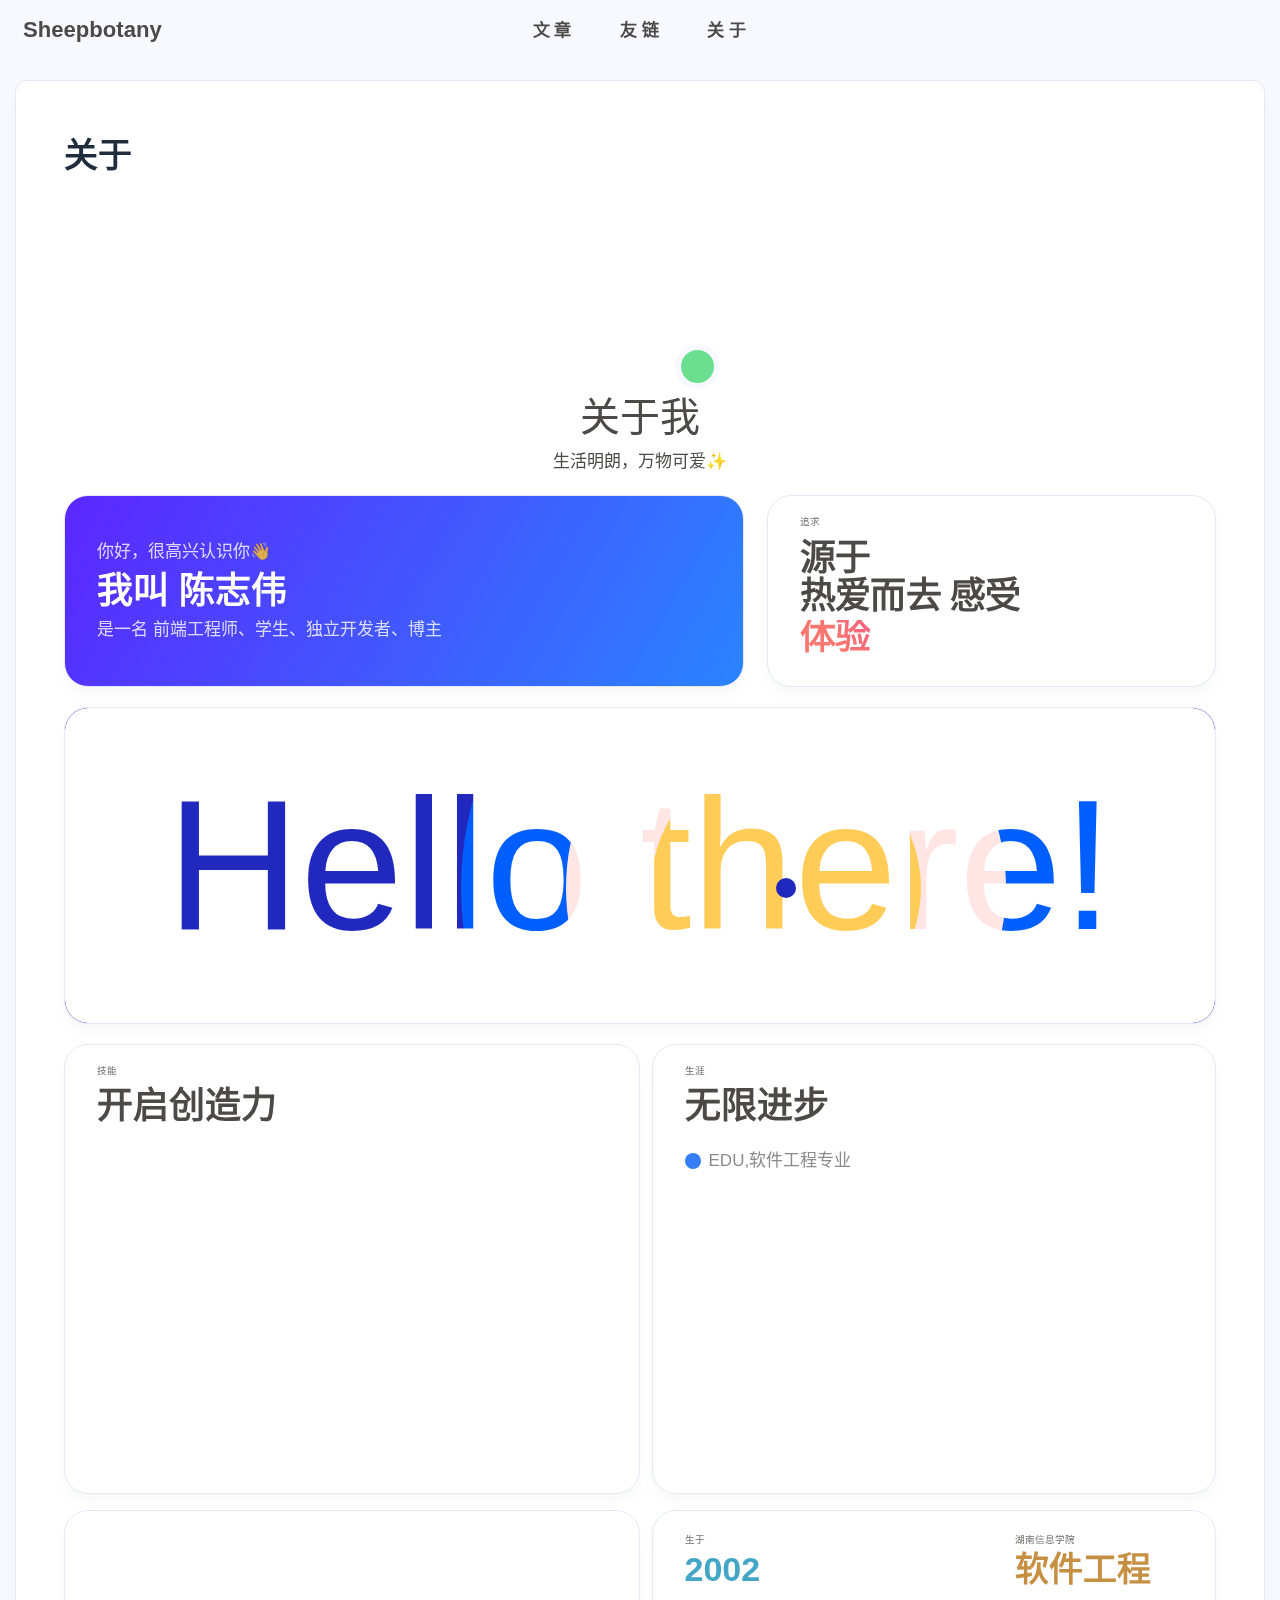
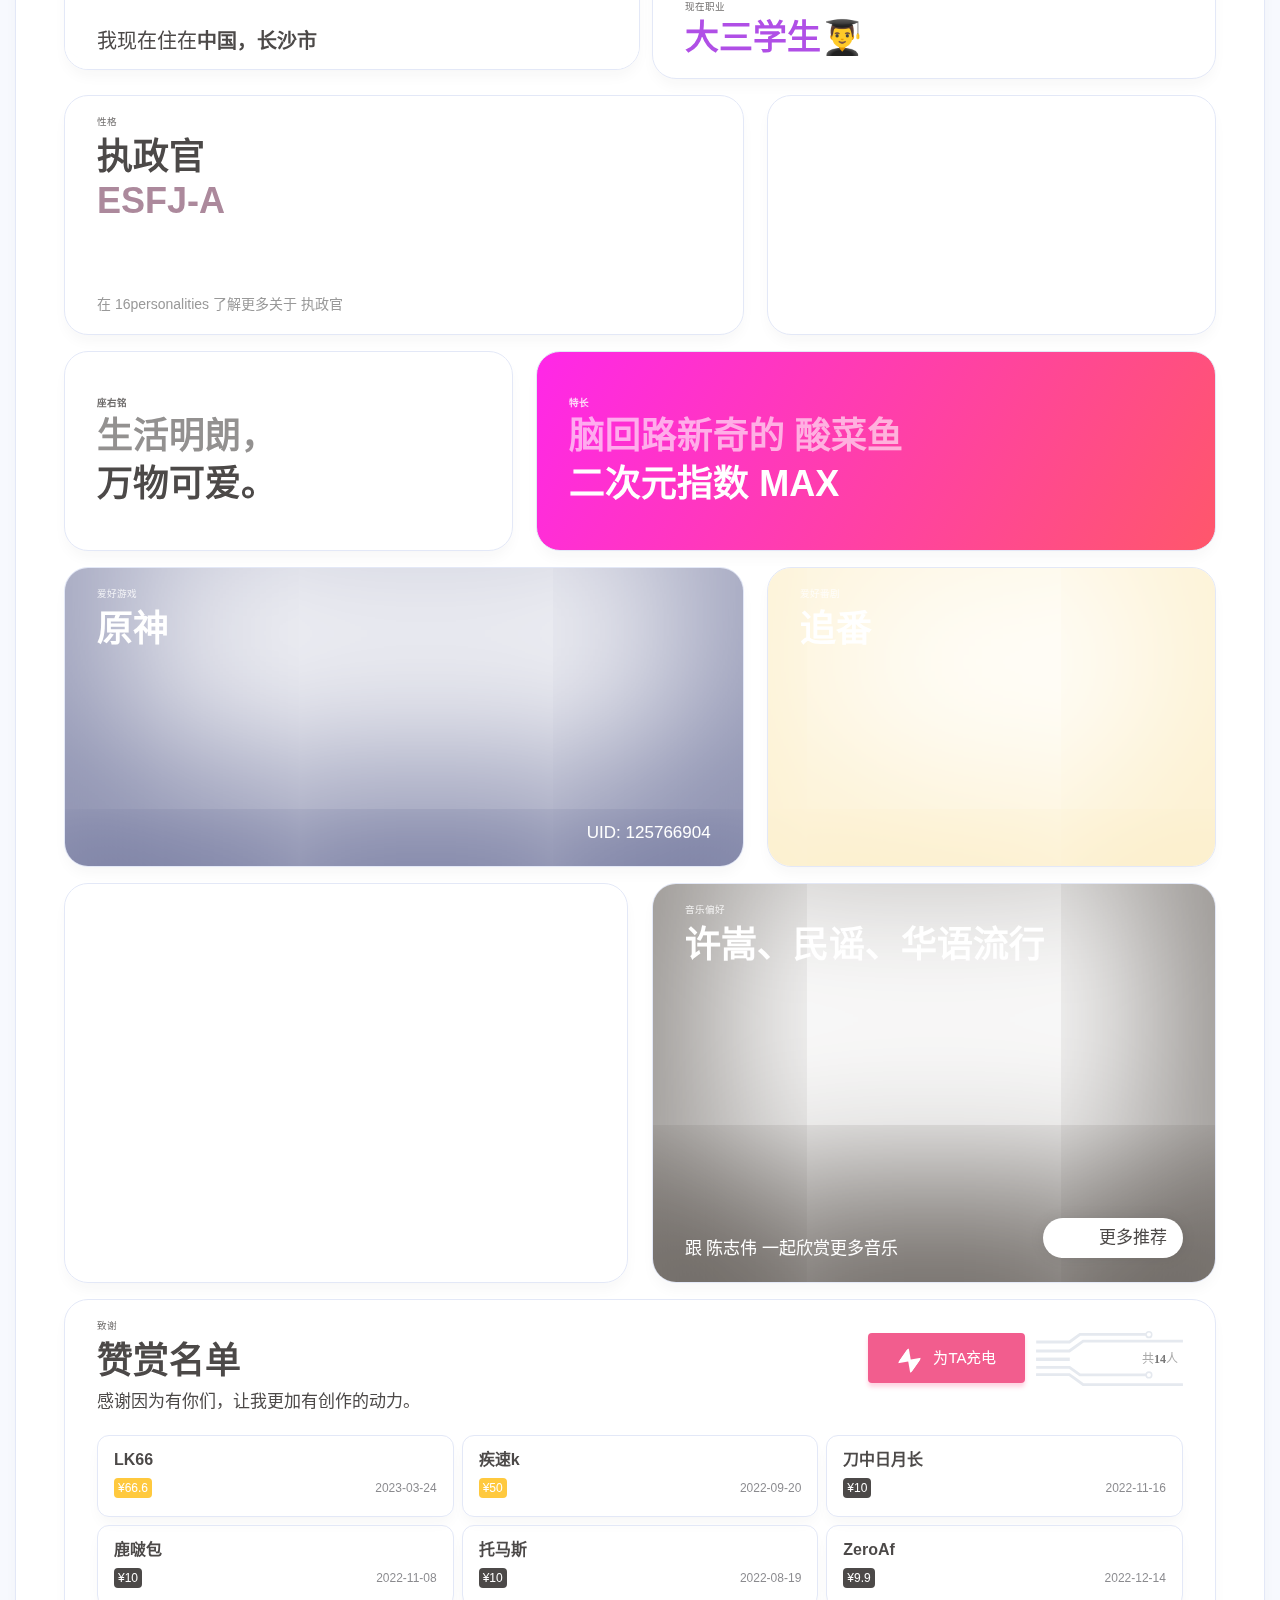
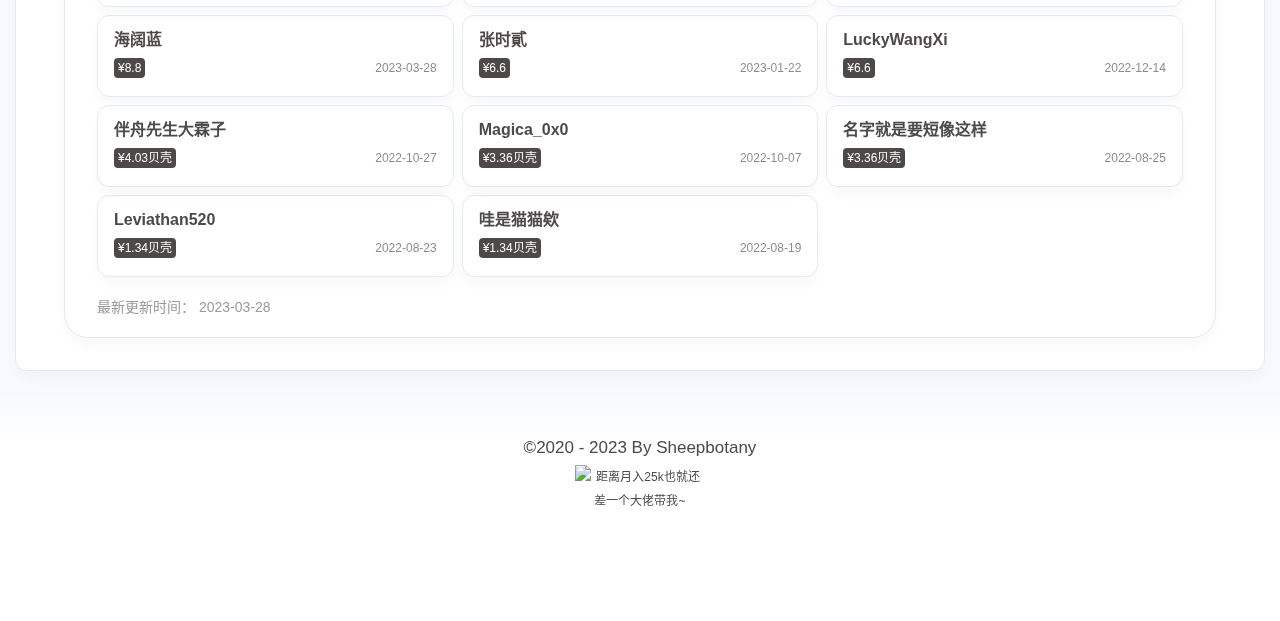
==== about/index.html @ f2c267ee "Site updated: 2023-05-25 21:54:34" ====
<!DOCTYPE html><html lang="zh-CN" data-theme="light"><head><meta charset="UTF-8"><meta http-equiv="X-UA-Compatible" content="IE=edge"><meta name="viewport" content="width=device-width, initial-scale=1.0, maximum-scale=1.0, user-scalable=no"><title>关于 | Sheepbotany</title><meta name="keywords" content="Sheepbotany"><meta name="author" content="Sheepbotany"><meta name="copyright" content="Sheepbotany"><meta name="format-detection" content="telephone=no"><meta name="theme-color" content="#f7f9fe"><meta name="mobile-web-app-capable" content="yes"><meta name="apple-touch-fullscreen" content="yes"><meta name="apple-mobile-web-app-title" content="关于"><meta name="application-name" content="关于"><meta name="apple-mobile-web-app-capable" content="yes"><meta name="apple-mobile-web-app-status-bar-style" content="#f7f9fe"><meta name="description" content="Sheepbotany">
<meta property="og:type" content="website">
<meta property="og:title" content="关于">
<meta property="og:url" content="https://sheepbotany.github.io/about/index.html">
<meta property="og:site_name" content="Sheepbotany">
<meta property="og:description" content="Sheepbotany">
<meta property="og:locale" content="zh_CN">
<meta property="og:image" content="https://sheepbotany.github.io/img/default_cover.jpg">
<meta property="article:published_time" content="2023-05-25T13:44:38.000Z">
<meta property="article:modified_time" content="2023-05-25T13:45:30.005Z">
<meta property="article:author" content="Sheepbotany">
<meta property="article:tag" content="Sheepbotany">
<meta name="twitter:card" content="summary">
<meta name="twitter:image" content="https://sheepbotany.github.io/img/default_cover.jpg"><link rel="shortcut icon" href="/img/6.ico"><link rel="canonical" href="https://sheepbotany.github.io/about/"><link rel="preconnect" href="//npm.elemecdn.com"/><meta name="google-site-verification" content="xxx"/><meta name="baidu-site-verification" content="code-xxx"/><meta name="msvalidate.01" content="xxx"/><link rel="stylesheet" href="/css/index.css"><link rel="stylesheet" href="https://npm.elemecdn.com/node-snackbar@0.1.16/dist/snackbar.min.css" media="print" onload="this.media='all'"><link rel="stylesheet" href="https://npm.elemecdn.com/@fancyapps/ui@4.0.31/dist/fancybox.css" media="print" onload="this.media='all'"><script>const GLOBAL_CONFIG = { 
  root: '/',
  friends_vue_info: undefined,
  navMusic: true,
  algolia: undefined,
  localSearch: undefined,
  translate: {"defaultEncoding":2,"translateDelay":0,"msgToTraditionalChinese":"繁","msgToSimplifiedChinese":"简","rightMenuMsgToTraditionalChinese":"转为繁体","rightMenuMsgToSimplifiedChinese":"转为简体"},
  noticeOutdate: {"limitDay":365,"position":"top","messagePrev":"It has been","messageNext":"days since the last update, the content of the article may be outdated."},
  highlight: {"plugin":"highlighjs","highlightCopy":true,"highlightLang":true,"highlightHeightLimit":330},
  copy: {
    success: '复制成功',
    error: '复制错误',
    noSupport: '浏览器不支持'
  },
  relativeDate: {
    homepage: false,
    post: false
  },
  runtime: '天',
  date_suffix: {
    just: '刚刚',
    min: '分钟前',
    hour: '小时前',
    day: '天前',
    month: '个月前'
  },
  copyright: undefined,
  lightbox: 'fancybox',
  Snackbar: {"chs_to_cht":"你已切换为繁体","cht_to_chs":"你已切换为简体","day_to_night":"你已切换为深色模式","night_to_day":"你已切换为浅色模式","bgLight":"#3b70fc","bgDark":"#1f1f1f","position":"top-center"},
  source: {
    justifiedGallery: {
      js: 'https://npm.elemecdn.com/flickr-justified-gallery@2.1.2/dist/fjGallery.min.js',
      css: 'https://npm.elemecdn.com/flickr-justified-gallery@2.1.2/dist/fjGallery.css'
    }
  },
  isPhotoFigcaption: false,
  islazyload: true,
  isAnchor: false
}</script><script id="config-diff">var GLOBAL_CONFIG_SITE = {
  title: '关于',
  isPost: false,
  isHome: false,
  isHighlightShrink: false,
  isToc: false,
  postUpdate: '2023-05-25 21:45:30'
}</script><noscript><style type="text/css">
  #nav {
    opacity: 1
  }
  .justified-gallery img {
    opacity: 1
  }

  #recent-posts time,
  #post-meta time {
    display: inline !important
  }
</style></noscript><script>(win=>{
    win.saveToLocal = {
      set: function setWithExpiry(key, value, ttl) {
        if (ttl === 0) return
        const now = new Date()
        const expiryDay = ttl * 86400000
        const item = {
          value: value,
          expiry: now.getTime() + expiryDay,
        }
        localStorage.setItem(key, JSON.stringify(item))
      },

      get: function getWithExpiry(key) {
        const itemStr = localStorage.getItem(key)

        if (!itemStr) {
          return undefined
        }
        const item = JSON.parse(itemStr)
        const now = new Date()

        if (now.getTime() > item.expiry) {
          localStorage.removeItem(key)
          return undefined
        }
        return item.value
      }
    }
  
    win.getScript = url => new Promise((resolve, reject) => {
      const script = document.createElement('script')
      script.src = url
      script.async = true
      script.onerror = reject
      script.onload = script.onreadystatechange = function() {
        const loadState = this.readyState
        if (loadState && loadState !== 'loaded' && loadState !== 'complete') return
        script.onload = script.onreadystatechange = null
        resolve()
      }
      document.head.appendChild(script)
    })
  
    win.getCSS = (url,id = false) => new Promise((resolve, reject) => {
      const link = document.createElement('link')
      link.rel = 'stylesheet'
      link.href = url
      if (id) link.id = id
      link.onerror = reject
      link.onload = link.onreadystatechange = function() {
        const loadState = this.readyState
        if (loadState && loadState !== 'loaded' && loadState !== 'complete') return
        link.onload = link.onreadystatechange = null
        resolve()
      }
      document.head.appendChild(link)
    })
  
      win.activateDarkMode = function () {
        document.documentElement.setAttribute('data-theme', 'dark')
        if (document.querySelector('meta[name="theme-color"]') !== null) {
          document.querySelector('meta[name="theme-color"]').setAttribute('content', '#18171d')
        }
      }
      win.activateLightMode = function () {
        document.documentElement.setAttribute('data-theme', 'light')
        if (document.querySelector('meta[name="theme-color"]') !== null) {
          document.querySelector('meta[name="theme-color"]').setAttribute('content', '#f7f9fe')
        }
      }
      const t = saveToLocal.get('theme')
    
          const isDarkMode = window.matchMedia('(prefers-color-scheme: dark)').matches
          const isLightMode = window.matchMedia('(prefers-color-scheme: light)').matches
          const isNotSpecified = window.matchMedia('(prefers-color-scheme: no-preference)').matches
          const hasNoSupport = !isDarkMode && !isLightMode && !isNotSpecified

          if (t === undefined) {
            if (isLightMode) activateLightMode()
            else if (isDarkMode) activateDarkMode()
            else if (isNotSpecified || hasNoSupport) {
              const now = new Date()
              const hour = now.getHours()
              const isNight = hour <= 6 || hour >= 18
              isNight ? activateDarkMode() : activateLightMode()
            }
            window.matchMedia('(prefers-color-scheme: dark)').addListener(function (e) {
              if (saveToLocal.get('theme') === undefined) {
                e.matches ? activateDarkMode() : activateLightMode()
              }
            })
          } else if (t === 'light') activateLightMode()
          else activateDarkMode()
        
      const asideStatus = saveToLocal.get('aside-status')
      if (asideStatus !== undefined) {
        if (asideStatus === 'hide') {
          document.documentElement.classList.add('hide-aside')
        } else {
          document.documentElement.classList.remove('hide-aside')
        }
      }
    
    const detectApple = () => {
      if(/iPad|iPhone|iPod|Macintosh/.test(navigator.userAgent)){
        document.documentElement.classList.add('apple')
      }
    }
    detectApple()
    })(window)</script><meta name="generator" content="Hexo 6.3.0"></head><body data-type="anzhiyu"><div id="web_bg"></div><div id="an_music_bg"></div><div id="web_box"><div id="web_container"><div id="menu-mask"></div><div class="page" id="body-wrap"><header class="not-top-img" id="page-header"><nav id="nav"><div id="nav-group"><span id="blog_name"><a id="site-name" href="/"><div class="title">Sheepbotany</div><i class="anzhiyufont anzhiyu-icon-house-chimney"></i></a></span><div class="mask-name-container"><div id="name-container"><a id="page-name" href="javascript:anzhiyu.scrollToDest(0, 500)">PAGE_NAME</a></div></div><div id="menus"><div class="menus_items"><div class="menus_item"><a class="site-page faa-parent animated-hover" href="javascript:void(0);"><span> 文章</span></a><ul class="menus_item_child" style="left:-79px;"><li><a class="site-page child faa-parent animated-hover" href="/archives/"><i class="anzhiyufont anzhiyu-icon-box-archive faa-tada" style="font-size: 0.9em;"></i><span> 隧道</span></a></li><li><a class="site-page child faa-parent animated-hover" href="/categories/"><i class="anzhiyufont anzhiyu-icon-shapes faa-tada" style="font-size: 0.9em;"></i><span> 分类</span></a></li><li><a class="site-page child faa-parent animated-hover" href="/tags/"><i class="anzhiyufont anzhiyu-icon-tags faa-tada" style="font-size: 0.9em;"></i><span> 标签</span></a></li></ul></div><div class="menus_item"><a class="site-page faa-parent animated-hover" href="javascript:void(0);"><span> 友链</span></a><ul class="menus_item_child" style="left:17px;"><li><a class="site-page child faa-parent animated-hover" href="/link/"><i class="anzhiyufont anzhiyu-icon-link faa-tada" style="font-size: 0.9em;"></i><span> 友人帐</span></a></li></ul></div><div class="menus_item"><a class="site-page faa-parent animated-hover" href="javascript:void(0);"><span> 关于</span></a><ul class="menus_item_child" style="left:-31px;"><li><a class="site-page child faa-parent animated-hover" href="/about/"><i class="anzhiyufont anzhiyu-icon-paper-plane faa-tada" style="font-size: 0.9em;"></i><span> 关于本人</span></a></li><li><a class="site-page child faa-parent animated-hover" href="/essay/"><i class="anzhiyufont anzhiyu-icon-lightbulb faa-tada" style="font-size: 0.9em;"></i><span> 闲言碎语</span></a></li></ul></div></div></div><div id="nav-right"><div class="nav-button" id="randomPost_button"><a class="site-page" onclick="toRandomPost()" title="随机前往一个文章" href="javascript:void(0);"><i class="anzhiyufont anzhiyu-icon-dice"></i></a></div><div class="nav-button" id="darkmode_navswitch"><a class="darkmode_switchbutton" type="button" href="javascript:void(0);" title="浅色和深色模式转换" onclick="anzhiyu.switchDarkMode()"><i class="anzhiyufont anzhiyu-icon-circle-half-stroke" style="font-size: 1.3rem"></i></a></div><div class="nav-button" id="nav-totop"><a class="totopbtn" href="javascript:void(0);"><i class="anzhiyufont anzhiyu-icon-arrow-up"></i><span id="percent" onclick="anzhiyu.scrollToDest(0,500)">0</span></a></div><div id="toggle-menu"><a class="site-page" href="javascript:void(0);"><i class="anzhiyufont anzhiyu-icon-bars"></i></a></div></div></div></nav></header><main class="layout hide-aside" id="content-inner"><div id="page"><h1 class="page-title">关于</h1><div id="about-page"><div class="author-box"><div class="author-img"><img class="no-lightbox" src= "[data-uri]" data-lazy-src="https://npm.elemecdn.com/anzhiyu-blog-static@1.0.0/img/avatar.webp" onerror="this.onerror=null;this.src='/img/friend_404.gif'" alt="avatar"></div><div class="image-dot"></div></div><p class="p center logo large">关于我</p><p class="p center small">生活明朗，万物可爱✨</p><div class="author-content"><div class="author-content-item myInfoAndSayHello"><div class="title1">你好，很高兴认识你👋</div><div class="title2">我叫 <span class="inline-word">陈志伟</span></div><div class="title1">是一名 前端工程师、学生、独立开发者、博主</div></div><div class="aboutsiteTips author-content-item"><div class="author-content-item-tips">追求</div><h2>源于<br>热爱而去 感受<div class="mask"><span class="first-tips">学习</span><span>生活</span><span data-up>程序</span> <span data-show>体验</span></div></h2></div></div><div class="hello-about"><div class="cursor" style="translate:none;rotate:none;scale:none;transform:translate(721px,180px)"></div><div class="shapes"><div class="shape shape-1" style="translate:none;rotate:none;scale:none;transform:translate(721px,180px)"></div><div class="shape shape-2" style="translate:none;rotate:none;scale:none;transform:translate(721px,180px)"></div><div class="shape shape-3" style="translate:none;rotate:none;scale:none;transform:translate(721px,180px)"></div></div><div class="content"><h1>Hello there!</h1></div></div><div class="author-content"><div class="author-content-item skills"><div class="card-content"><div class="author-content-item-tips">技能</div><span class="author-content-item-title">开启创造力</span><div class="skills-style-group"></div></div></div><div class="author-content-item careers"><div class="card-content"><div class="author-content-item-tips">生涯</div><span class="author-content-item-title">无限进步</span><div class="careers-group"><div class="careers-item"><div class="circle" style="background:#357ef5"></div><div class="name">EDU,软件工程专业</div></div></div><img class="author-content-img no-lightbox" alt="生涯" src= "[data-uri]" data-lazy-src="https://img02.anzhiy.cn/adminuploads/1/2022/09/26/6330e9bcc39cc.png" onerror="this.onerror=null;this.src='/img/friend_404.gif'"></div></div></div><div class="author-content"><div class="author-content-item-group column mapAndInfo"><style>.author-content-item.map {
  background-image: url(https://img02.anzhiy.cn/adminuploads/1/2022/09/24/632e6f48981d8.jpg);
}
[data-theme='dark'] .author-content-item.map {
  background-image: url(https://img02.anzhiy.cn/adminuploads/1/2022/09/26/6330ebf1f3e65.jpg);
}</style><div class="author-content-item map single"><span class="map-title">我现在住在<b>中国，长沙市</b></span></div><div class="author-content-item selfInfo single"><div><span class="selfInfo-title">生于</span> <span class="selfInfo-content" id="selfInfo-content-year" style="color:#43a6c6">2002</span></div><div><span class="selfInfo-title">湖南信息学院</span> <span class="selfInfo-content" style="color:#c69043">软件工程</span></div><div><span class="selfInfo-title">现在职业</span> <span class="selfInfo-content" style="color:#b04fe6">大三学生👨‍🎓</span></div></div></div></div><div class="author-content"><div class="author-content-item personalities"><div class="author-content-item-tips">性格</div><span class="author-content-item-title">执政官</span><div class="title2" style="color:#ac899c">ESFJ-A</div><div class="post-tips">在 <a href="https://www.16personalities.com/" target="_blank" rel="noopener nofollow">16personalities</a> 了解更多关于 <a target="_blank" rel="noopener external nofollow" href="https://www.16personalities.com/ch/esfj-%E4%BA%BA%E6%A0%BC">执政官</a></div><div class="image"><img class="no-lightbox" src= "[data-uri]" data-lazy-src="https://npm.elemecdn.com/anzhiyu-blog@2.0.8/img/svg/ESFJ-A.svg" alt="人格"></div></div><div class="author-content-item myphoto"><img class="author-content-img no-lightbox" alt="自拍" src= "[data-uri]" data-lazy-src="https://img02.anzhiy.cn/adminuploads/1/2022/09/24/632e9643611ec.jpg"></div></div><div class="author-content"><div class="author-content-item maxim"><div class="author-content-item-tips">座右铭</div><span class="maxim-title"><span style="opacity:.6;margin-bottom:8px">生活明朗，</span> <span>万物可爱。</span></span></div><div class="author-content-item buff"><div class="card-content"></div><div class="author-content-item-tips">特长</div><span class="buff-title"><span style="opacity:.6;margin-bottom:8px">脑回路新奇的 酸菜鱼</span> <span>二次元指数 MAX</span></span><div class="card-background-icon"><i class="anzhiyufont anzhiyu-icon-dice-d20"></i></div></div></div><div class="author-content"><div class="author-content-item game-yuanshen" style="background: url(https://img02.anzhiy.cn/adminuploads/1/2022/12/19/63a079ca63c8a.webp) top / cover no-repeat;"><div class="card-content"><div class="author-content-item-tips">爱好游戏</div><span class="author-content-item-title">原神</span><div class="content-bottom"><div class="icon-group"><div class="loading-bar" role="presentation" aria-hidden="true"></div></div><div class="tips game-yuanshen-uid">UID: 125766904</div></div></div></div><div class="author-content-item comic-content"><div class="card-content"><div class="author-content-item-tips">爱好番剧</div><div class="author-content-item-title">追番</div><div class="comic-box"><a class="comic-item" href="https://www.bilibili.com/bangumi/media/md5267750/?spm_id_from=666.25.b_6d656469615f6d6f64756c65.1" target="_blank" title="约定的梦幻岛"><div class="comic-item-cover"><img src= "[data-uri]" data-lazy-src="https://img02.anzhiy.cn/adminuploads/1/2022/12/13/63988658aa1b1.webp" alt="约定的梦幻岛"></div></a><a class="comic-item" href="https://www.bilibili.com/bangumi/media/md28229899/?spm_id_from=666.25.b_6d656469615f6d6f64756c65.1" target="_blank" title="咒术回战"><div class="comic-item-cover"><img src= "[data-uri]" data-lazy-src="https://img02.anzhiy.cn/adminuploads/1/2022/12/13/6398864e572ed.webp" alt="咒术回战"></div></a><a class="comic-item" href="https://www.bilibili.com/bangumi/media/md8892/?spm_id_from=666.25.b_6d656469615f6d6f64756c65.1" target="_blank" title="紫罗兰永恒花园"><div class="comic-item-cover"><img src= "[data-uri]" data-lazy-src="https://img02.anzhiy.cn/adminuploads/1/2022/12/13/639886315d658.webp" alt="紫罗兰永恒花园"></div></a><a class="comic-item" href="https://www.bilibili.com/bangumi/media/md22718131/?spm_id_from=666.25.b_6d656469615f6d6f64756c65.1" target="_blank" title="鬼灭之刃"><div class="comic-item-cover"><img src= "[data-uri]" data-lazy-src="https://img02.anzhiy.cn/adminuploads/1/2022/12/13/639886403d472.webp" alt="鬼灭之刃"></div></a><a class="comic-item" href="https://www.bilibili.com/bangumi/media/md135652/?spm_id_from=666.25.b_6d656469615f6d6f64756c65.1" target="_blank" title="JOJO的奇妙冒险 黄金之风"><div class="comic-item-cover"><img src= "[data-uri]" data-lazy-src="https://img02.anzhiy.cn/adminuploads/1/2022/12/13/6398862649585.webp" alt="JOJO的奇妙冒险 黄金之风"></div></a></div></div></div></div><div class="author-content"><div class="author-content-item like-technology" style="background: url(https://img02.anzhiy.cn/adminuploads/1/2022/09/24/632f0dd8f33c6.webp) top / cover no-repeat;"><div class="card-content"><div class="author-content-item-tips">关注偏好</div><span class="author-content-item-title">数码科技</span><div class="content-bottom"><div class="tips">手机、电脑软硬件</div></div></div></div><div class="author-content-item like-music" style="background: url(https://p2.music.126.net/Mrg1i7DwcwjWBvQPIMt_Mg==/79164837213438.jpg) top / cover no-repeat;"><div class="card-content"><div class="author-content-item-tips">音乐偏好</div><span class="author-content-item-title">许嵩、民谣、华语流行</span><div class="content-bottom"><div class="tips">跟 陈志伟 一起欣赏更多音乐</div></div><div class="banner-button-group"><a class="banner-button" onclick="pjax.loadUrl(&quot;/music&quot;)"><i class="anzhiyufont anzhiyu-icon-arrow-circle-right"></i> <span class="banner-button-text">更多推荐</span></a></div></div></div></div><div class="author-content"><div class="author-content-item single reward" id="about-reward"><div class="author-content-item-tips">致谢</div><span class="author-content-item-title">赞赏名单</span><div class="author-content-item-description">感谢因为有你们，让我更加有创作的动力。<div class="reward-list-all"><div class="reward-list-item"><div class="reward-list-item-name">LK66</div><div class="reward-list-bottom-group"><div class="reward-list-item-money" style="background:var(--anzhiyu-yellow)">¥66.6</div><div class="datatime reward-list-item-time" datatime="2023-03-24T00:00:00.000Z">2023-03-24</div></div></div><div class="reward-list-item"><div class="reward-list-item-name">疾速k</div><div class="reward-list-bottom-group"><div class="reward-list-item-money" style="background:var(--anzhiyu-yellow)">¥50</div><div class="datatime reward-list-item-time" datatime="2022-09-20T00:00:00.000Z">2022-09-20</div></div></div><div class="reward-list-item"><div class="reward-list-item-name">刀中日月长</div><div class="reward-list-bottom-group"><div class="reward-list-item-money">¥10</div><div class="datatime reward-list-item-time" datatime="2022-11-16T00:00:00.000Z">2022-11-16</div></div></div><div class="reward-list-item"><div class="reward-list-item-name">鹿啵包</div><div class="reward-list-bottom-group"><div class="reward-list-item-money">¥10</div><div class="datatime reward-list-item-time" datatime="2022-11-08T00:00:00.000Z">2022-11-08</div></div></div><div class="reward-list-item"><div class="reward-list-item-name">托马斯</div><div class="reward-list-bottom-group"><div class="reward-list-item-money">¥10</div><div class="datatime reward-list-item-time" datatime="2022-08-19T00:00:00.000Z">2022-08-19</div></div></div><div class="reward-list-item"><div class="reward-list-item-name">ZeroAf</div><div class="reward-list-bottom-group"><div class="reward-list-item-money">¥9.9</div><div class="datatime reward-list-item-time" datatime="2022-12-14T00:00:00.000Z">2022-12-14</div></div></div><div class="reward-list-item"><div class="reward-list-item-name">海阔蓝</div><div class="reward-list-bottom-group"><div class="reward-list-item-money">¥8.8</div><div class="datatime reward-list-item-time" datatime="2023-03-28T00:00:00.000Z">2023-03-28</div></div></div><div class="reward-list-item"><div class="reward-list-item-name">张时貳</div><div class="reward-list-bottom-group"><div class="reward-list-item-money">¥6.6</div><div class="datatime reward-list-item-time" datatime="2023-01-22T00:00:00.000Z">2023-01-22</div></div></div><div class="reward-list-item"><div class="reward-list-item-name">LuckyWangXi</div><div class="reward-list-bottom-group"><div class="reward-list-item-money">¥6.6</div><div class="datatime reward-list-item-time" datatime="2022-12-14T00:00:00.000Z">2022-12-14</div></div></div><div class="reward-list-item"><div class="reward-list-item-name">伴舟先生大霖子</div><div class="reward-list-bottom-group"><div class="reward-list-item-money">¥4.03贝壳</div><div class="datatime reward-list-item-time" datatime="2022-10-27T00:00:00.000Z">2022-10-27</div></div></div><div class="reward-list-item"><div class="reward-list-item-name">Magica_0x0</div><div class="reward-list-bottom-group"><div class="reward-list-item-money">¥3.36贝壳</div><div class="datatime reward-list-item-time" datatime="2022-10-07T00:00:00.000Z">2022-10-07</div></div></div><div class="reward-list-item"><div class="reward-list-item-name">名字就是要短像这样</div><div class="reward-list-bottom-group"><div class="reward-list-item-money">¥3.36贝壳</div><div class="datatime reward-list-item-time" datatime="2022-08-25T00:00:00.000Z">2022-08-25</div></div></div><div class="reward-list-item"><div class="reward-list-item-name">Leviathan520</div><div class="reward-list-bottom-group"><div class="reward-list-item-money">¥1.34贝壳</div><div class="datatime reward-list-item-time" datatime="2022-08-23T00:00:00.000Z">2022-08-23</div></div></div><div class="reward-list-item"><div class="reward-list-item-name">哇是猫猫欸</div><div class="reward-list-bottom-group"><div class="reward-list-item-money">¥1.34贝壳</div><div class="datatime reward-list-item-time" datatime="2022-08-19T00:00:00.000Z">2022-08-19</div></div></div></div><div class="reward-list-updateDate">最新更新时间： <time class="datatime reward-list-updateDate-time" datatime="2023-03-28T00:00:00.000Z">2023-03-28</time></div></div><div class="about-reward"><div id="con"></div><div id="TA-con" onclick="anzhiyu.rewardShowConsole()"><div id="text-con"><div id="linght"></div><div id="TA">为TA充电</div></div></div><div id="tube-con"><svg viewBox="0 0 1028 385" fill="none" xmlns="http://www.w3.org/2000/svg"><path d="M1 77H234.226L307.006 24H790" stroke="#e5e9ef" stroke-width="20"></path><path d="M0 140H233.035L329.72 71H1028" stroke="#e5e9ef" stroke-width="20"></path><path d="M1 255H234.226L307.006 307H790" stroke="#e5e9ef" stroke-width="20"></path><path d="M0 305H233.035L329.72 375H1028" stroke="#e5e9ef" stroke-width="20"></path><rect y="186" width="236" height="24" fill="#e5e9ef"></rect><ellipse cx="790" cy="25.5" rx="25" ry="25.5" fill="#e5e9ef"></ellipse><circle r="14" transform="matrix(1 0 0 -1 790 25)" fill="white"></circle><ellipse cx="790" cy="307.5" rx="25" ry="25.5" fill="#e5e9ef"></ellipse><circle r="14" transform="matrix(1 0 0 -1 790 308)" fill="white"></circle></svg><div id="mask"><svg viewBox="0 0 1028 385" fill="none" xmlns="http://www.w3.org/2000/svg"><path d="M1 77H234.226L307.006 24H790" stroke="#f25d8e" stroke-width="20"></path><path d="M0 140H233.035L329.72 71H1028" stroke="#f25d8e" stroke-width="20"></path><path d="M1 255H234.226L307.006 307H790" stroke="#f25d8e" stroke-width="20"></path><path d="M0 305H233.035L329.72 375H1028" stroke="#f25d8e" stroke-width="20"></path><rect y="186" width="236" height="24" fill="#f25d8e"></rect><ellipse cx="790" cy="25.5" rx="25" ry="25.5" fill="#f25d8e"></ellipse><circle r="14" transform="matrix(1 0 0 -1 790 25)" fill="white"></circle><ellipse cx="790" cy="307.5" rx="25" ry="25.5" fill="#f25d8e"></ellipse><circle r="14" transform="matrix(1 0 0 -1 790 308)" fill="white"></circle></svg></div><div id="orange-mask"><svg viewBox="0 0 1028 385" fill="none" xmlns="http://www.w3.org/2000/svg"><path d="M1 77H234.226L307.006 24H790" stroke="#ffd52b" stroke-width="20"></path><path d="M0 140H233.035L329.72 71H1028" stroke="#ffd52b" stroke-width="20"></path><path d="M1 255H234.226L307.006 307H790" stroke="#ffd52b" stroke-width="20"></path><path d="M0 305H233.035L329.72 375H1028" stroke="#ffd52b" stroke-width="20"></path><rect y="186" width="236" height="24" fill="#ffd52b"></rect><ellipse cx="790" cy="25.5" rx="25" ry="25.5" fill="#ffd52b"></ellipse><circle r="14" transform="matrix(1 0 0 -1 790 25)" fill="white"></circle><ellipse cx="790" cy="307.5" rx="25" ry="25.5" fill="#ffd52b"></ellipse><circle r="14" transform="matrix(1 0 0 -1 790 308)" fill="white"></circle></svg></div><p id="people">共<b>14</b>人</p></div></div></div></div></div><script src="https://npm.elemecdn.com/anzhiyu-theme-static@1.0.0/countup/countup.js"></script><script src="https://npm.elemecdn.com/anzhiyu-theme-static@1.0.0/gsap/gsap.min.js"></script><script defer>(() => {
  fetch("https://v6-widget.51.la/v6//quote.js")
    .then(res => res.text())
    .then(data => {
      let title = ["最近活跃", "今日人数", "今日访问", "昨日人数", "昨日访问", "本月访问", "总访问量"];
      let num = data.match(/(<\/span><span>).*?(\/span><\/p>)/g);

      num = num.map(el => {
        let val = el.replace(/(<\/span><span>)/g, "");
        let str = val.replace(/(<\/span><\/p>)/g, "");
        return str;
      });

      let statisticEl = document.getElementById("statistic");

      // 自定义不显示哪个或者显示哪个，如下为不显示 最近活跃访客 和 总访问量
      let statistic = [];
      for (let i = 0; i < num.length; i++) {
        if (!statisticEl) return;
        if (i == 0) continue;
        statisticEl.innerHTML +=
          "<div><span>" + title[i] + "</span><span id=" + title[i] + ">" + num[i] + "</span></div>";
        queueMicrotask(() => {
          statistic.push(
            new CountUp(title[i], 0, num[i], 0, 2, {
              useEasing: true,
              useGrouping: true,
              separator: ",",
              decimal: ".",
              prefix: "",
              suffix: "",
            })
          );
        });
      }

      let statisticElement = document.querySelector(".about-statistic.author-content-item");
      function statisticUP() {
        if (!statisticElement) return;

        const callback = (entries, observer) => {
          entries.forEach(entry => {
            if (entry.isIntersecting) {
              for (let i = 0; i < num.length; i++) {
                if (i == 0) continue;
                queueMicrotask(() => {
                  statistic[i - 1].start();
                });
              }
              observer.disconnect(); // 停止观察元素，因为不再需要触发此回调
            }
          });
        };

        const options = {
          root: null,
          rootMargin: "0px",
          threshold: 0
        };
        const observer = new IntersectionObserver(callback, options);
        observer.observe(statisticElement);
      }

      const selfInfoContentYear = new CountUp("selfInfo-content-year", 0, 2002, 0, 2, {
        useEasing: true,
        useGrouping: false,
        separator: ",",
        decimal: ".",
        prefix: "",
        suffix: "",
      });

      let selfInfoContentYearElement = document.querySelector(".author-content-item.selfInfo.single");
      function selfInfoContentYearUp() {
        if (!selfInfoContentYearElement) return;

        const callback = (entries, observer) => {
          entries.forEach(entry => {
            if (entry.isIntersecting) {
              selfInfoContentYear.start();
              observer.disconnect(); // 停止观察元素，因为不再需要触发此回调
            }
          });
        };

        const options = {
          root: null,
          rootMargin: "0px",
          threshold: 0
        };
        const observer = new IntersectionObserver(callback, options);
        observer.observe(selfInfoContentYearElement);
      }

      selfInfoContentYearUp();
      statisticUP()
    });

  var pursuitInterval = null;
  pursuitInterval = setInterval(function () {
    const show = document.querySelector("span[data-show]");
    const next = show.nextElementSibling || document.querySelector(".first-tips");
    const up = document.querySelector("span[data-up]");

    if (up) {
      up.removeAttribute("data-up");
    }

    show.removeAttribute("data-show");
    show.setAttribute("data-up", "");

    next.setAttribute("data-show", "");
  }, 2000);

  document.addEventListener("pjax:send", function () {
    clearInterval(pursuitInterval);
  });

  var helloAboutEl = document.querySelector(".hello-about");
  helloAboutEl.addEventListener("mousemove", evt => {
    const mouseX = evt.offsetX;
    const mouseY = evt.offsetY;
    gsap.set(".cursor", {
      x: mouseX,
      y: mouseY,
    });

    gsap.to(".shape", {
      x: mouseX,
      y: mouseY,
      stagger: -0.1,
    });
  });
})();</script></div></main><footer id="footer"><div id="footer-wrap"><div class="copyright">&copy;2020 - 2023 By Sheepbotany</div><div id="workboard"><img class="workSituationImg boardsign" src="https://npm.elemecdn.com/anzhiyu-blog@2.0.4/img/badge/安知鱼-上班摸鱼中.svg" alt="距离月入25k也就还差一个大佬带我~" title="距离月入25k也就还差一个大佬带我~"/><div id="runtimeTextTip"></div></div><p id="ghbdages"><a class="github-badge" target="_blank" href="https://hexo.io/" style="margin-inline:5px" data-title="博客框架为Hexo_v5.4.0" title="博客框架为Hexo_v5.4.0"><img src= "[data-uri]" data-lazy-src="https://npm.elemecdn.com/anzhiyu-blog@2.1.5/img/badge/Frame-Hexo.svg" alt="博客框架为Hexo_v5.4.0"/></a><a class="github-badge" target="_blank" href="https://anzhiy.cn/" style="margin-inline:5px" data-title="本站使用AnZhiYu主题" title="本站使用AnZhiYu主题"><img src= "[data-uri]" data-lazy-src="https://npm.elemecdn.com/anzhiyu-theme-static@1.0.9/img/Theme-AnZhiYu-2E67D3.svg" alt="本站使用AnZhiYu主题"/></a></p></div></footer></div></div></div><div id="loading-box" onclick="document.getElementById(&quot;loading-box&quot;).classList.add(&quot;loaded&quot;)"><div class="loading-bg"><img class="loading-img nolazyload" alt="加载头像" src="[data-uri]"/><div class="loading-image-dot"></div><div id="loading-percentage">0%</div></div></div><script>const loadingPercentage = document.getElementById("loading-percentage");
let loadingPercentageTimer = setInterval(function() {
  var progressBar = document.querySelector(".pace-progress");
  if (!progressBar) return
  var currentValue = progressBar.getAttribute("data-progress-text");
  if (currentValue !== loadingPercentage.textContent) {
    loadingPercentage.textContent = currentValue;
    if (currentValue === "100%") {
      clearInterval(loadingPercentageTimer);
    }
  }
}, 100);
const preloader = {
  endLoading: () => {
    document.body.style.overflow = 'auto';
    document.getElementById('loading-box').classList.add("loaded")
    Pace.restart()
  },
  initLoading: () => {
    document.body.style.overflow = '';
    document.getElementById('loading-box').classList.remove("loaded")
  }
}
window.addEventListener('load',()=> { preloader.endLoading() })

if (true) {
  document.addEventListener('pjax:send', () => { preloader.initLoading() })
  document.addEventListener('pjax:complete', () => { preloader.endLoading() })
}</script><link rel="stylesheet" href="https://npm.elemecdn.com/anzhiyu-theme-static@1.0.0/progress_bar/progress_bar.css"/><script async="async" src="https://npm.elemecdn.com/pace-js@1.2.4/pace.min.js" data-pace-options="{ &quot;restartOnRequestAfter&quot;:false,&quot;eventLag&quot;:false}"></script><div id="sidebar"><div id="sidebar-menus"><div class="avatar-img is-center"><img src= "[data-uri]" data-lazy-src="/img/sheep.png" onerror="onerror=null;src='/img/friend_404.gif'" alt="avatar"/></div><div class="sidebar-site-data site-data is-center"><a href="/archives/" title="archive"><div class="headline">文章</div><div class="length-num">2</div></a><a href="/tags/" title="tag"><div class="headline">标签</div><div class="length-num">1</div></a><a href="/categories/" title="category"><div class="headline">分类</div><div class="length-num">1</div></a></div><div class="menus_items"><div class="menus_item"><a class="site-page faa-parent animated-hover" href="javascript:void(0);"><span> 文章</span></a><ul class="menus_item_child" style="left:-79px;"><li><a class="site-page child faa-parent animated-hover" href="/archives/"><i class="anzhiyufont anzhiyu-icon-box-archive faa-tada" style="font-size: 0.9em;"></i><span> 隧道</span></a></li><li><a class="site-page child faa-parent animated-hover" href="/categories/"><i class="anzhiyufont anzhiyu-icon-shapes faa-tada" style="font-size: 0.9em;"></i><span> 分类</span></a></li><li><a class="site-page child faa-parent animated-hover" href="/tags/"><i class="anzhiyufont anzhiyu-icon-tags faa-tada" style="font-size: 0.9em;"></i><span> 标签</span></a></li></ul></div><div class="menus_item"><a class="site-page faa-parent animated-hover" href="javascript:void(0);"><span> 友链</span></a><ul class="menus_item_child" style="left:17px;"><li><a class="site-page child faa-parent animated-hover" href="/link/"><i class="anzhiyufont anzhiyu-icon-link faa-tada" style="font-size: 0.9em;"></i><span> 友人帐</span></a></li></ul></div><div class="menus_item"><a class="site-page faa-parent animated-hover" href="javascript:void(0);"><span> 关于</span></a><ul class="menus_item_child" style="left:-31px;"><li><a class="site-page child faa-parent animated-hover" href="/about/"><i class="anzhiyufont anzhiyu-icon-paper-plane faa-tada" style="font-size: 0.9em;"></i><span> 关于本人</span></a></li><li><a class="site-page child faa-parent animated-hover" href="/essay/"><i class="anzhiyufont anzhiyu-icon-lightbulb faa-tada" style="font-size: 0.9em;"></i><span> 闲言碎语</span></a></li></ul></div></div></div></div><div id="rightside"><div id="rightside-config-hide"><button id="translateLink" type="button" title="简繁转换">繁</button><button id="darkmode" type="button" title="浅色和深色模式转换"><i class="anzhiyufont anzhiyu-icon-circle-half-stroke"></i></button></div><div id="rightside-config-show"><button id="rightside_config" type="button" title="设置"><i class="anzhiyufont anzhiyu-icon-gear"></i></button><button id="center-console" type="button" title="中控台"><i class="anzhiyufont anzhiyu-icon-fish"></i></button><button id="go-up" type="button" title="回到顶部"><i class="anzhiyufont anzhiyu-icon-arrow-up"></i></button></div></div><div id="nav-music"><div id="nav-music-hoverTips" onclick="anzhiyu.musicToggle()">播放音乐</div><div id="console-music-bg"></div><meting-js id="8152976493" server="netease" type="playlist" mutex="true" preload="none" theme="var(--anzhiyu-main)" data-lrctype="0" order="random"></meting-js></div><div id="console"><div class="close-btn" onclick="anzhiyu.hideConsole()" href="javascript:void(0);"><i class="anzhiyufont anzhiyu-icon-circle-xmark" style="font-size: 35px;"></i></div><div class="console-card-group-reward"><ul class="reward-all console-card"><li class="reward-item"><a href="https://npm.elemecdn.com/anzhiyu-blog@1.1.6/img/post/common/qrcode-weichat.png" target="_blank"><img class="post-qr-code-img" alt="wechat" src= "[data-uri]" data-lazy-src="https://npm.elemecdn.com/anzhiyu-blog@1.1.6/img/post/common/qrcode-weichat.png"/></a><div class="post-qr-code-desc">wechat</div></li><li class="reward-item"><a href="https://npm.elemecdn.com/anzhiyu-blog@1.1.6/img/post/common/qrcode-alipay.png" target="_blank"><img class="post-qr-code-img" alt="alipay" src= "[data-uri]" data-lazy-src="https://npm.elemecdn.com/anzhiyu-blog@1.1.6/img/post/common/qrcode-alipay.png"/></a><div class="post-qr-code-desc">alipay</div></li></ul></div><div class="console-card-group"><div class="console-card-group-left"><div class="console-card" id="card-newest-comments" onclick="anzhiyu.hideConsole()"><div class="card-content"><div class="author-content-item-tips">互动</div><span class="author-content-item-title"> <span>最新评论</span></span></div><div class="aside-list"><span>正在加载中...</span></div></div></div><div class="console-card-group-right"><div class="console-card tags" onclick="anzhiyu.hideConsole()"><div class="card-content"><div class="author-content-item-tips">兴趣点</div><span class="author-content-item-title">寻找你感兴趣的领域</span><div class="card-tags"><div class="item-headline"></div><div class="card-tag-cloud"><a href="/tags/talk/" style="font-size: 1.05rem;">talk<sup>1</sup></a></div></div><hr/></div></div><div class="console-card history" onclick="anzhiyu.hideConsole()"><div class="item-headline"><i class="anzhiyufont anzhiyu-icon-box-archiv"></i><span>文章</span></div><div class="card-archives"><div class="item-headline"><i class="anzhiyufont anzhiyu-icon-archive"></i><span>归档</span></div><ul class="card-archive-list"><li class="card-archive-list-item"><a class="card-archive-list-link" href="/archives/2023/05/"><span class="card-archive-list-date">五月 2023</span><div class="card-archive-list-count-group"><span class="card-archive-list-count">2</span><span>篇</span></div></a></li></ul></div><hr/></div></div></div><div class="button-group"><div class="console-btn-item"><a class="darkmode_switchbutton" onclick="anzhiyu.switchDarkMode()" title="显示模式切换" href="javascript:void(0);"><i class="anzhiyufont anzhiyu-icon-moon"></i></a></div><div class="console-btn-item" id="consoleHideAside" onclick="anzhiyu.hideAsideBtn()" title="边栏显示控制"><a class="asideSwitch"><i class="anzhiyufont anzhiyu-icon-arrows-left-right"></i></a></div><div class="console-btn-item on" id="consoleCommentBarrage" onclick="anzhiyu.switchCommentBarrage()" title="热评开关"><a class="commentBarrage"><i class="anzhiyufont anzhiyu-icon-message"></i></a></div><div class="console-btn-item" id="consoleMusic" onclick="anzhiyu.musicToggle()" title="音乐开关"><a class="music-switch"><i class="anzhiyufont anzhiyu-icon-music"></i></a></div><div class="console-btn-item" id="consoleKeyboard" onclick="anzhiyu.keyboardToggle()" title="快捷键开关"><a class="keyboard-switch"><i class="anzhiyufont anzhiyu-icon-keyboard"></i></a></div></div><div class="console-mask" onclick="anzhiyu.hideConsole()" href="javascript:void(0);"></div></div><div id="rightMenu"><div class="rightMenu-group rightMenu-small"><div class="rightMenu-item" id="menu-backward"><i class="anzhiyufont anzhiyu-icon-arrow-left"></i></div><div class="rightMenu-item" id="menu-forward"><i class="anzhiyufont anzhiyu-icon-arrow-right"></i></div><div class="rightMenu-item" id="menu-refresh"><i class="anzhiyufont anzhiyu-icon-arrow-rotate-right" style="font-size: 1rem;"></i></div><div class="rightMenu-item" id="menu-top"><i class="anzhiyufont anzhiyu-icon-arrow-up"></i></div></div><div class="rightMenu-group rightMenu-line rightMenuPlugin"><div class="rightMenu-item" id="menu-copytext"><i class="anzhiyufont anzhiyu-icon-copy"></i><span>复制选中文本</span></div><div class="rightMenu-item" id="menu-pastetext"><i class="anzhiyufont anzhiyu-icon-paste"></i><span>粘贴文本</span></div><a class="rightMenu-item" id="menu-commenttext"><i class="anzhiyufont anzhiyu-icon-comment-medical"></i><span>引用到评论</span></a><div class="rightMenu-item" id="menu-newwindow"><i class="anzhiyufont anzhiyu-icon-window-restore"></i><span>新窗口打开</span></div><div class="rightMenu-item" id="menu-copylink"><i class="anzhiyufont anzhiyu-icon-link"></i><span>复制链接地址</span></div><div class="rightMenu-item" id="menu-copyimg"><i class="anzhiyufont anzhiyu-icon-images"></i><span>复制此图片</span></div><div class="rightMenu-item" id="menu-downloadimg"><i class="anzhiyufont anzhiyu-icon-download"></i><span>下载此图片</span></div><div class="rightMenu-item" id="menu-newwindowimg"><i class="anzhiyufont anzhiyu-icon-window-restore"></i><span>新窗口打开图片</span></div><div class="rightMenu-item" id="menu-search"><i class="anzhiyufont anzhiyu-icon-magnifying-glass"></i><span>站内搜索</span></div><div class="rightMenu-item" id="menu-searchBaidu"><i class="anzhiyufont anzhiyu-icon-magnifying-glass"></i><span>百度搜索</span></div><div class="rightMenu-item" id="menu-music-toggle"><i class="anzhiyufont anzhiyu-icon-play"></i><span>播放音乐</span></div><div class="rightMenu-item" id="menu-music-back"><i class="anzhiyufont anzhiyu-icon-backward"></i><span>切换到上一首</span></div><div class="rightMenu-item" id="menu-music-forward"><i class="anzhiyufont anzhiyu-icon-forward"></i><span>切换到下一首</span></div><div class="rightMenu-item" id="menu-music-playlist" onclick="window.open(&quot;https://y.qq.com/n/ryqq/playlist/8802438608&quot;, &quot;_blank&quot;);" style="display: none;"><i class="anzhiyufont anzhiyu-icon-radio"></i><span>查看所有歌曲</span></div><div class="rightMenu-item" id="menu-music-copyMusicName"><i class="anzhiyufont anzhiyu-icon-copy"></i><span>复制歌名</span></div></div><div class="rightMenu-group rightMenu-line rightMenuOther"><a class="rightMenu-item menu-link" id="menu-randomPost"><i class="anzhiyufont anzhiyu-icon-shuffle"></i><span>随便逛逛</span></a><a class="rightMenu-item menu-link" href="/categories/"><i class="anzhiyufont anzhiyu-icon-cube"></i><span>博客分类</span></a><a class="rightMenu-item menu-link" href="/tags/"><i class="anzhiyufont anzhiyu-icon-tags"></i><span>文章标签</span></a></div><div class="rightMenu-group rightMenu-line rightMenuOther"><a class="rightMenu-item" id="menu-copy" href="javascript:void(0);"><i class="anzhiyufont anzhiyu-icon-copy"></i><span>复制地址</span></a><a class="rightMenu-item" id="menu-commentBarrage" href="javascript:void(0);"><i class="anzhiyufont anzhiyu-icon-message"></i><span class="menu-commentBarrage-text">关闭热评</span></a><a class="rightMenu-item" id="menu-darkmode" href="javascript:void(0);"><i class="anzhiyufont anzhiyu-icon-circle-half-stroke"></i><span class="menu-darkmode-text">深色模式</span></a><a class="rightMenu-item" id="menu-translate" href="javascript:void(0);"><i class="anzhiyufont anzhiyu-icon-language"></i><span>轉為繁體</span></a></div></div><div id="rightmenu-mask"></div><div><script src="https://npm.elemecdn.com/hexo-theme-anzhiyu@1.2.1/source/js/utils.js"></script><script src="https://npm.elemecdn.com/hexo-theme-anzhiyu@1.2.1/source/js/main.js"></script><script src="https://npm.elemecdn.com/hexo-theme-anzhiyu@1.2.1/source/js/tw_cn.js"></script><script src="https://npm.elemecdn.com/@fancyapps/ui@4.0.31/dist/fancybox.umd.js"></script><script src="https://npm.elemecdn.com/instant.page@5.1.1/instantpage.js" type="module"></script><script src="https://npm.elemecdn.com/vanilla-lazyload@17.3.1/dist/lazyload.iife.min.js"></script><script src="https://npm.elemecdn.com/node-snackbar@0.1.16/dist/snackbar.min.js"></script><canvas id="universe"></canvas><script async src="https://npm.elemecdn.com/anzhiyu-theme-static@1.0.0/dark/dark.js"></script><script>// 消除控制台打印
var HoldLog = console.log;
console.log = function () {};
let now1 = new Date();
queueMicrotask(() => {
  const Log = function () {
    HoldLog.apply(console, arguments);
  }; //在恢复前输出日志
  const grt = new Date("04/01/2021 00:00:00"); //此处修改你的建站时间或者网站上线时间
  now1.setTime(now1.getTime() + 250);
  const days = (now1 - grt) / 1000 / 60 / 60 / 24;
  const dnum = Math.floor(days);
  const ascll = [
    `欢迎使用安知鱼!`,
    `生活明朗, 万物可爱`,
    `
        
       █████╗ ███╗   ██╗███████╗██╗  ██╗██╗██╗   ██╗██╗   ██╗
      ██╔══██╗████╗  ██║╚══███╔╝██║  ██║██║╚██╗ ██╔╝██║   ██║
      ███████║██╔██╗ ██║  ███╔╝ ███████║██║ ╚████╔╝ ██║   ██║
      ██╔══██║██║╚██╗██║ ███╔╝  ██╔══██║██║  ╚██╔╝  ██║   ██║
      ██║  ██║██║ ╚████║███████╗██║  ██║██║   ██║   ╚██████╔╝
      ╚═╝  ╚═╝╚═╝  ╚═══╝╚══════╝╚═╝  ╚═╝╚═╝   ╚═╝    ╚═════╝
        
        `,
    "已上线",
    dnum,
    "天",
    "©2020 By 安知鱼 1.2.1",
  ];
  const ascll2 = [`NCC2-036`, `调用前置摄像头拍照成功，识别为【小笨蛋】.`, `Photo captured: `, `🤪`];

  setTimeout(
    Log.bind(
      console,
      `\n%c${ascll[0]} %c ${ascll[1]} %c ${ascll[2]} %c${ascll[3]}%c ${ascll[4]}%c ${ascll[5]}\n\n%c ${ascll[6]}\n`,
      "color:#3b70fc",
      "",
      "color:#3b70fc",
      "color:#3b70fc",
      "",
      "color:#3b70fc",
      ""
    )
  );
  setTimeout(
    Log.bind(
      console,
      `%c ${ascll2[0]} %c ${ascll2[1]} %c \n${ascll2[2]} %c\n${ascll2[3]}\n`,
      "color:white; background-color:#4fd953",
      "",
      "",
      'background:url("https://npm.elemecdn.com/anzhiyu-blog@1.1.6/img/post/common/tinggge.gif") no-repeat;font-size:450%'
    )
  );

  setTimeout(Log.bind(console, "%c WELCOME %c 你好，小笨蛋.", "color:white; background-color:#4f90d9", ""));

  setTimeout(
    console.warn.bind(
      console,
      "%c ⚡ Powered by 安知鱼 %c 你正在访问 Sheepbotany 的博客.",
      "color:white; background-color:#f0ad4e",
      ""
    )
  );

  setTimeout(Log.bind(console, "%c W23-12 %c 你已打开控制台.", "color:white; background-color:#4f90d9", ""));

  setTimeout(
    console.warn.bind(console, "%c S013-782 %c 你现在正处于监控中.", "color:white; background-color:#d9534f", "")
  );
});</script><script async src="/anzhiyu/random.js"></script><script async="async">(function () {
  var grt = new Date("04/01/2021 00:00:00"); //设置网站上线时间
  var now = new Date();
  var dnum;
  var hnum;
  var mnum;
  var snum;
  var nowHour;

  // 计算并更新天数、小时数、分钟数和秒数
  function updateTime() {
    now = new Date(); // 更新 now 的值
    nowHour = now.getHours(); // 更新 nowHour 的值
    var days = (now - grt) / 1000 / 60 / 60 / 24;
    dnum = Math.floor(days);
    var hours = (now - grt) / 1000 / 60 / 60 - 24 * dnum;
    hnum = Math.floor(hours);
    if (String(hnum).length == 1) {
      hnum = "0" + hnum;
    }
    var minutes = (now - grt) / 1000 / 60 - 24 * 60 * dnum - 60 * hnum;
    mnum = Math.floor(minutes);
    if (String(mnum).length == 1) {
      mnum = "0" + mnum;
    }
    var seconds = (now - grt) / 1000 - 24 * 60 * 60 * dnum - 60 * 60 * hnum - 60 * mnum;
    snum = Math.round(seconds);
    if (String(snum).length == 1) {
      snum = "0" + snum;
    }
  }

  // 更新网页中显示的网站运行时间
  function updateHtml() {
    const footer = document.getElementById("footer");
    if (!footer) return
    let currentTimeHtml = "";
    if (nowHour < 18 && nowHour >= 9) {
      // 如果是上班时间，默认就是"安知鱼-上班摸鱼中.svg"图片，不需要更改
      currentTimeHtml = `本站居然运行了 ${dnum} 天<span id='runtime'> ${hnum} 小时 ${mnum} 分 ${snum} 秒 </span><i class='anzhiyufont anzhiyu-icon-heartbeat' style='color:red'></i>`;
    } else {
      // 如果是下班时间，插入"安知鱼-下班啦.svg"图片
      let img = document.querySelector("#workboard .workSituationImg");
      img.src = "https://npm.elemecdn.com/anzhiyu-blog@2.0.4/img/badge/安知鱼-下班啦.svg";
      img.title = "下班了就该开开心心的玩耍，嘿嘿~";
      img.alt = "下班了就该开开心心的玩耍，嘿嘿~";

      currentTimeHtml = `本站居然运行了 ${dnum} 天<span id='runtime'> ${hnum} 小时 ${mnum} 分 ${snum} 秒 </span><i class='anzhiyufont anzhiyu-icon-heartbeat' style='color:red'></i>`;
    }

    if (document.getElementById("runtimeTextTip")) {
      document.getElementById("runtimeTextTip").innerHTML = currentTimeHtml;
    }
  }

  setInterval(() => {
    updateTime();
    updateHtml();
  }, 1000);
})();</script><div class="js-pjax"><input type="hidden" name="page-type" id="page-type" value="about"></div><script async data-pjax src="https://npm.elemecdn.com/anzhiyu-theme-static@1.0.1/bubble/bubble.js"></script><script>var visitorMail = "visitor@anzhiy.cn";</script><script>//动态标题
let leaveTitle = 'w(ﾟДﾟ)w 不要走！再看看嘛！';
let backTitle = '♪(^∇^*)欢迎肥来！';
let OriginTitile = document.title
let titleTime
document.addEventListener('visibilitychange', function () {
  if (document.hidden) {
    //离开当前页面时标签显示内容
    document.title = leaveTitle
    clearTimeout(titleTime)
  } else {
    //返回当前页面时标签显示内容
    document.title = backTitle + OriginTitile
    //两秒后变回正常标题
    titleTime = setTimeout(function () {
      document.title = OriginTitile
    }, 2000)
  }
})</script><script async data-pjax src="https://npm.elemecdn.com/anzhiyu-theme-static@1.0.0/waterfall/waterfall.js"></script><script src="https://lf3-cdn-tos.bytecdntp.com/cdn/expire-1-M/qrcodejs/1.0.0/qrcode.min.js"></script><script>// 初始化函数
let rm = {};

//禁止图片与超链接拖拽
let aElements = document.getElementsByTagName("a");
for (let i = 0; i < aElements.length; i++) {
  aElements[i].setAttribute("draggable", "false");
  let imgElements = aElements[i].getElementsByTagName("img");
  for (let j = 0; j < imgElements.length; j++) {
    imgElements[j].setAttribute("draggable", "false");
  }
}

// 显示菜单
rm.showRightMenu = function (isTrue, x = 0, y = 0) {
  console.info(x, y)
  let rightMenu = document.getElementById("rightMenu");
  rightMenu.style.top = x + "px";
  rightMenu.style.left = y + "px";
  if (isTrue) {
    rightMenu.style.display = "block";
    stopMaskScroll();
  } else {
    rightMenu.style.display = "none";
  }
};

// 隐藏菜单
rm.hideRightMenu = function () {
  rm.showRightMenu(false);
  let rightMenuMask = document.querySelector("#rightmenu-mask");
  rightMenuMask.style.display = "none";
};

// 尺寸
let rmWidth = document.getElementById("rightMenu").offsetWidth;
let rmHeight = document.getElementById("rightMenu").offsetHeight;

// 重新定义尺寸
rm.reloadrmSize = function () {
  rightMenu.style.visibility = "hidden";
  rightMenu.style.display = "block";
  // 获取宽度和高度
  rmWidth = document.getElementById("rightMenu").offsetWidth;
  rmHeight = document.getElementById("rightMenu").offsetHeight;
  rightMenu.style.visibility = "visible";
};

// 获取点击的href
let domhref = "";
let domImgSrc = "";
let globalEvent = null;

var oncontextmenuFunction = function (event) {
  if (document.body.clientWidth > 768) {
    let pageX = event.clientX + 10; //加10是为了防止显示时鼠标遮在菜单上
    let pageY = event.clientY;

    //其他额外菜单
    const $rightMenuOther = document.querySelector(".rightMenuOther");
    const $rightMenuPlugin = document.querySelector(".rightMenuPlugin");
    const $rightMenuCopyText = document.querySelector("#menu-copytext");
    const $rightMenuPasteText = document.querySelector("#menu-pastetext");
    const $rightMenuCommentText = document.querySelector("#menu-commenttext");
    const $rightMenuNewWindow = document.querySelector("#menu-newwindow");
    const $rightMenuNewWindowImg = document.querySelector("#menu-newwindowimg");
    const $rightMenuCopyLink = document.querySelector("#menu-copylink");
    const $rightMenuCopyImg = document.querySelector("#menu-copyimg");
    const $rightMenuDownloadImg = document.querySelector("#menu-downloadimg");
    const $rightMenuSearch = document.querySelector("#menu-search");
    const $rightMenuSearchBaidu = document.querySelector("#menu-searchBaidu");
    const $rightMenuMusicToggle = document.querySelector("#menu-music-toggle");
    const $rightMenuMusicBack = document.querySelector("#menu-music-back");
    const $rightMenuMusicForward = document.querySelector("#menu-music-forward");
    const $rightMenuMusicPlaylist = document.querySelector("#menu-music-playlist");
    const $rightMenuMusicCopyMusicName = document.querySelector("#menu-music-copyMusicName");

    let href = event.target.href;
    let imgsrc = event.target.currentSrc;

    // 判断模式 扩展模式为有事件
    let pluginMode = false;
    $rightMenuOther.style.display = "block";
    globalEvent = event;

    // 检查是否需要复制 是否有选中文本
    if (selectTextNow && window.getSelection()) {
      pluginMode = true;
      $rightMenuCopyText.style.display = "block";
      $rightMenuCommentText.style.display = "block";
      $rightMenuSearch.style.display = "block";
      $rightMenuSearchBaidu.style.display = "block";
    } else {
      $rightMenuCopyText.style.display = "none";
      $rightMenuCommentText.style.display = "none";
      $rightMenuSearchBaidu.style.display = "none";
      $rightMenuSearch.style.display = "none";
    }

    //检查是否右键点击了链接a标签
    if (href) {
      pluginMode = true;
      $rightMenuNewWindow.style.display = "block";
      $rightMenuCopyLink.style.display = "block";
      domhref = href;
    } else {
      $rightMenuNewWindow.style.display = "none";
      $rightMenuCopyLink.style.display = "none";
    }

    //检查是否需要复制图片
    if (imgsrc) {
      pluginMode = true;
      $rightMenuCopyImg.style.display = "block";
      $rightMenuDownloadImg.style.display = "block";
      $rightMenuNewWindowImg.style.display = "block";
      document.getElementById("rightMenu").style.width="12rem"
      domImgSrc = imgsrc;
    } else {
      $rightMenuCopyImg.style.display = "none";
      $rightMenuDownloadImg.style.display = "none";
      $rightMenuNewWindowImg.style.display = "none";
    }

    // 判断是否为输入框
    if (event.target.tagName.toLowerCase() === "input" || event.target.tagName.toLowerCase() === "textarea") {
      pluginMode = true;
      $rightMenuPasteText.style.display = "block";
    } else {
      $rightMenuPasteText.style.display = "none";
    }
    const navMusicEl = document.querySelector("#nav-music");
    //判断是否是音乐
    if (navMusicEl && navMusicEl.contains(event.target)) {
      pluginMode = true;
      $rightMenuMusicToggle.style.display = "block";
      $rightMenuMusicBack.style.display = "block";
      $rightMenuMusicForward.style.display = "block";
      $rightMenuMusicPlaylist.style.display = "block";
      $rightMenuMusicCopyMusicName.style.display = "block";
    } else {
      $rightMenuMusicToggle.style.display = "none";
      $rightMenuMusicBack.style.display = "none";
      $rightMenuMusicForward.style.display = "none";
      $rightMenuMusicPlaylist.style.display = "none";
      $rightMenuMusicCopyMusicName.style.display = "none";
    }

    // 如果不是扩展模式则隐藏扩展模块
    if (pluginMode) {
      $rightMenuOther.style.display = "none";
      $rightMenuPlugin.style.display = "block";
    } else {
      $rightMenuPlugin.style.display = "none";
    }

    rm.reloadrmSize();

    // 鼠标默认显示在鼠标右下方，当鼠标靠右或靠下时，将菜单显示在鼠标左方\上方
    if (pageX + rmWidth > window.innerWidth) {
      pageX -= rmWidth + 10;
    }
    if (pageY + rmHeight > window.innerHeight) {
      pageY -= pageY + rmHeight - window.innerHeight;
    }

    rm.showRightMenu(true, pageY, pageX);
    document.getElementById("rightmenu-mask").style.display = "flex";
    return false;
  }
};

// 监听右键初始化
window.oncontextmenu = oncontextmenuFunction

// 下载图片状态
rm.downloadimging = false;

// 复制图片到剪贴板
rm.writeClipImg = function (imgsrc) {
  console.log("按下复制");
  rm.hideRightMenu();
  anzhiyu.snackbarShow("正在下载中，请稍后", false, 10000);
  if (rm.downloadimging == false) {
    rm.downloadimging = true;
    setTimeout(function () {
      copyImage(imgsrc);
      anzhiyu.snackbarShow("复制成功！图片已添加盲水印，请遵守版权协议");
      rm.downloadimging = false;
    }, "10000");
  }
};

function imageToBlob(imageURL) {
  const img = new Image();
  const c = document.createElement("canvas");
  const ctx = c.getContext("2d");
  img.crossOrigin = "";
  img.src = imageURL;
  return new Promise(resolve => {
    img.onload = function () {
      c.width = this.naturalWidth;
      c.height = this.naturalHeight;
      ctx.drawImage(this, 0, 0);
      c.toBlob(
        blob => {
          // here the image is a blob
          resolve(blob);
        },
        "image/png",
        0.75
      );
    };
  });
}

async function copyImage(imageURL) {
  const blob = await imageToBlob(imageURL);
  const item = new ClipboardItem({ "image/png": blob });
  navigator.clipboard.write([item]);
}

rm.copyUrl = function (id) {
  const input = document.createElement("input"); // Create a new <input> element
  input.id = "copyVal"; // Set the id of the new element to "copyVal"
  document.body.appendChild(input); // Append the new element to the end of the <body> element
  
  const text = id;
  input.value = text;
  input.select();
  input.setSelectionRange(0, input.value.length);
  document.execCommand("copy");
  
  input.remove(); // Remove the <input> element from the DOM
};

function stopMaskScroll() {
  if (document.getElementById("rightmenu-mask")) {
    let xscroll = document.getElementById("rightmenu-mask");
    xscroll.addEventListener(
      "mousewheel",
      function (e) {
        //阻止浏览器默认方法
        rm.hideRightMenu();
        // e.preventDefault();
      },
      false
    );
  }
  if (document.getElementById("rightMenu")) {
    let xscroll = document.getElementById("rightMenu");
    xscroll.addEventListener(
      "mousewheel",
      function (e) {
        //阻止浏览器默认方法
        rm.hideRightMenu();
        // e.preventDefault();
      },
      false
    );
  }
}

rm.rightmenuCopyText = function (txt) {
  if (navigator.clipboard) {
    navigator.clipboard.writeText(txt);
  }
  rm.hideRightMenu();
};

rm.copyPageUrl = function () {
  var url = window.location.href;
  rm.copyUrl(url);
  anzhiyu.snackbarShow("复制本页链接地址成功", false, 2000);
  rm.hideRightMenu();
};

rm.sharePage = function () {
  var content = window.location.href;
  rm.copyUrl(url);
  anzhiyu.snackbarShow("复制本页链接地址成功", false, 2000);
  rm.hideRightMenu();
};

// 复制当前选中文本
var selectTextNow = "";
document.onmouseup = document.ondblclick = selceText;

function selceText() {
  var txt;
  if (document.selection) {
    txt = document.selection.createRange().text;
  } else {
    txt = window.getSelection().toString();
  }
  selectTextNow = txt !== "" ? txt : "";
}

// 读取剪切板
rm.readClipboard = function () {
  if (navigator.clipboard) {
    navigator.clipboard.readText().then(clipText => rm.insertAtCaret(globalEvent.target, clipText));
  }
};

// 粘贴文本到焦点
rm.insertAtCaret = function (elemt, value) {
  const startPos = elemt.selectionStart,
    endPos = elemt.selectionEnd;
  if (document.selection) {
    elemt.focus();
    var sel = document.selection.createRange();
    sel.text = value;
    elemt.focus();
  } else {
    if (startPos || startPos == "0") {
      var scrollTop = elemt.scrollTop;
      elemt.value = elemt.value.substring(0, startPos) + value + elemt.value.substring(endPos, elemt.value.length);
      elemt.focus();
      elemt.selectionStart = startPos + value.length;
      elemt.selectionEnd = startPos + value.length;
      elemt.scrollTop = scrollTop;
    } else {
      elemt.value += value;
      elemt.focus();
    }
  }
};

//粘贴文本
rm.pasteText = function () {
  const result = rm.readClipboard() || "";
  rm.hideRightMenu();
};

//引用到评论
rm.rightMenuCommentText = function (txt) {
  rm.hideRightMenu();
  const postCommentDom = document.getElementById("post-comment");
  var domTop = postCommentDom.offsetTop;
  window.scrollTo(0, domTop - 80);
  if (txt == "undefined" || txt == "null") txt = "好棒！";
  function setText() {
    setTimeout(() => {
      var input = document.getElementsByClassName("el-textarea__inner")[0];
      if (!input) setText();
      let evt = document.createEvent("HTMLEvents");
      evt.initEvent("input", true, true);
      let inputValue = replaceAll(txt, "\n", "\n> ");
      input.value = "> " + inputValue + "\n\n";
      input.dispatchEvent(evt);
      input.focus();
      input.setSelectionRange(-1, -1);
      if (document.getElementById("comment-tips")) {
        document.getElementById("comment-tips").classList.add("show");
      }
    }, 100);
  }
  setText();
};

//替换所有内容
function replaceAll(string, search, replace) {
  return string.split(search).join(replace);
}

// 百度搜索
rm.searchBaidu = function () {
  anzhiyu.snackbarShow("即将跳转到百度搜索", false, 2000);
  setTimeout(function () {
    window.open("https://www.baidu.com/s?wd=" + selectTextNow);
  }, "2000");
  rm.hideRightMenu();
};

//分享链接
rm.copyLink = function () {
  rm.rightmenuCopyText(domhref);
  anzhiyu.snackbarShow("已复制链接地址");
};

function addRightMenuClickEvent() {
  // 添加点击事件
  document.getElementById("menu-backward").addEventListener("click", function () {
  window.history.back();
    rm.hideRightMenu();
  });

  document.getElementById("menu-forward").addEventListener("click", function () {
    window.history.forward();
    rm.hideRightMenu();
  });

  document.getElementById("menu-refresh").addEventListener("click", function () {
    window.location.reload();
  });

  document.getElementById("menu-top").addEventListener("click", function () {
    anzhiyu.scrollToDest(0, 500);
    rm.hideRightMenu();
  });

  const menuLinks = document.querySelectorAll(".menu-link");
  menuLinks.forEach(function (link) {
    link.addEventListener("click", rm.hideRightMenu);
  });

  document.getElementById("menu-darkmode").addEventListener("click", anzhiyu.switchDarkMode);

  document.getElementById("menu-home") && document.getElementById("menu-home").addEventListener("click", function () {
    window.location.href = window.location.origin;
  });

  document.getElementById("menu-randomPost").addEventListener("click", function () {
    toRandomPost();
  });

  document.getElementById("menu-commentBarrage").addEventListener("click", anzhiyu.switchCommentBarrage);

  document.getElementById("rightmenu-mask").addEventListener("click", rm.hideRightMenu);

  document.getElementById("rightmenu-mask").addEventListener("contextmenu", function (event) {
    rm.hideRightMenu();
    event.preventDefault(); // Prevent the default context menu from appearing
  });

  document.getElementById("menu-copy").addEventListener("click", rm.copyPageUrl);

  document.getElementById("menu-pastetext").addEventListener("click", rm.pasteText);

  document.getElementById("menu-copytext").addEventListener("click", function () {
    rm.rightmenuCopyText(selectTextNow);
    anzhiyu.snackbarShow("复制成功，复制和转载请标注本文地址");
  });

  document.getElementById("menu-commenttext").addEventListener("click", function () {
    rm.rightMenuCommentText(selectTextNow);
  });

  document.getElementById("menu-newwindow").addEventListener("click", function () {
    window.open(domhref);
    rm.hideRightMenu();
  });

  document.getElementById("menu-copylink").addEventListener("click", rm.copyLink);

  document.getElementById("menu-downloadimg").addEventListener("click", function () {
    anzhiyu.downloadImage(domImgSrc, "anzhiyu");
  });

  document.getElementById("menu-newwindowimg").addEventListener("click", function () {
    window.open(domImgSrc);
    rm.hideRightMenu();
  });

  document.getElementById("menu-copyimg").addEventListener("click", function () {
    rm.writeClipImg(domImgSrc);
  });

  document.getElementById("menu-searchBaidu").addEventListener("click", rm.searchBaidu);

  //音乐
  document.getElementById("menu-music-toggle").addEventListener("click", anzhiyu.musicToggle);

  document.getElementById("menu-music-back").addEventListener("click", anzhiyu.musicSkipBack);

  document.getElementById("menu-music-forward").addEventListener("click", anzhiyu.musicSkipForward);

  document.getElementById("menu-music-copyMusicName").addEventListener("click", function () {
    rm.rightmenuCopyText(anzhiyu.musicGetName());
    anzhiyu.snackbarShow("复制歌曲名称成功", false, 3000);
  });

}

addRightMenuClickEvent();</script><script data-pjax>var themeColorMeta = document.querySelector('meta[name="theme-color"]');
var pageHeaderEl = document.getElementById("page-header");
var navMusicEl = document.getElementById("nav-music");
var consoleEl = document.getElementById("console");
// 已随机的歌曲
var selectRandomSong = [];
// 音乐默认声音大小
var musicVolume = 0.8;
// 是否切换了周杰伦音乐列表
var changeMusicListFlag = false;
// 当前默认播放列表
var defaultPlayMusicList = [];

document.getElementById("page-name").innerText = document.title.split(" | Sheepbotany")[0];
anzhiyu.initIndexEssay();
anzhiyu.changeTimeInEssay();
anzhiyu.removeBodyPaceClass();
anzhiyu.qrcodeCreate();
anzhiyu.changeTimeInAlbumDetail();
anzhiyu.reflashEssayWaterFall();
anzhiyu.sayhi();
anzhiyu.stopImgRightDrag();
anzhiyu.addNavBackgroundInit();
anzhiyu.setValueToBodyType();
anzhiyu.catalogActive();
anzhiyu.tagsPageActive();
anzhiyu.categoriesBarActive();
anzhiyu.topCategoriesBarScroll();

anzhiyu.getCustomPlayList();
anzhiyu.addEventListenerConsoleMusicList(false);
setTimeout(() => {
  if (typeof addFriendLinksInFooter === "function") {
    addFriendLinksInFooter();
  }
}, 200)</script><link rel="stylesheet" href="https://npm.elemecdn.com/anzhiyu-theme-static@1.1.0/icon/ali_iconfont_css.css"><link rel="stylesheet" href="https://npm.elemecdn.com/anzhiyu-theme-static@1.0.0/aplayer/APlayer.min.css" media="print" onload="this.media='all'"><script src="https://npm.elemecdn.com/anzhiyu-blog-static@1.0.1/js/APlayer.min.js"></script><script src="https://npm.elemecdn.com/hexo-anzhiyu-music@1.0.1/assets/js/Meting2.min.js"></script><script src="https://npm.elemecdn.com/pjax@0.2.8/pjax.min.js"></script><script>let pjaxSelectors = ["head > title","#config-diff","#body-wrap","#rightside-config-hide","#rightside-config-show",".js-pjax"]

var pjax = new Pjax({
  elements: 'a:not([target="_blank"])',
  selectors: pjaxSelectors,
  cacheBust: false,
  analytics: false,
  scrollRestoration: false
})

document.addEventListener('pjax:send', function () {
  // removeEventListener scroll 
  window.tocScrollFn && window.removeEventListener('scroll', window.tocScrollFn)
  window.scrollCollect && window.removeEventListener('scroll', scrollCollect)

  document.getElementById('rightside').style.cssText = "opacity: ''; transform: ''"
  
  if (window.aplayers) {
    for (let i = 0; i < window.aplayers.length; i++) {
      if (!window.aplayers[i].options.fixed) {
        window.aplayers[i].destroy()
      }
    }
  }

  typeof typed === 'object' && typed.destroy()

  //reset readmode
  const $bodyClassList = document.body.classList
  $bodyClassList.contains('read-mode') && $bodyClassList.remove('read-mode')
})

document.addEventListener('pjax:complete', function () {
  window.refreshFn()

  document.querySelectorAll('script[data-pjax]').forEach(item => {
    const newScript = document.createElement('script')
    const content = item.text || item.textContent || item.innerHTML || ""
    Array.from(item.attributes).forEach(attr => newScript.setAttribute(attr.name, attr.value))
    newScript.appendChild(document.createTextNode(content))
    item.parentNode.replaceChild(newScript, item)
  })

  GLOBAL_CONFIG.islazyload && window.lazyLoadInstance.update()

  typeof chatBtnFn === 'function' && chatBtnFn()
  typeof panguInit === 'function' && panguInit()

  // google analytics
  typeof gtag === 'function' && gtag('config', '', {'page_path': window.location.pathname});

  // baidu analytics
  typeof _hmt === 'object' && _hmt.push(['_trackPageview',window.location.pathname]);

  typeof loadMeting === 'function' && document.getElementsByClassName('aplayer').length && loadMeting()

  // prismjs
  typeof Prism === 'object' && Prism.highlightAll()
})

document.addEventListener('pjax:error', (e) => {
  if (e.request.status === 404) {
    pjax.loadUrl('/404.html')
  }
})</script></div></body></html>
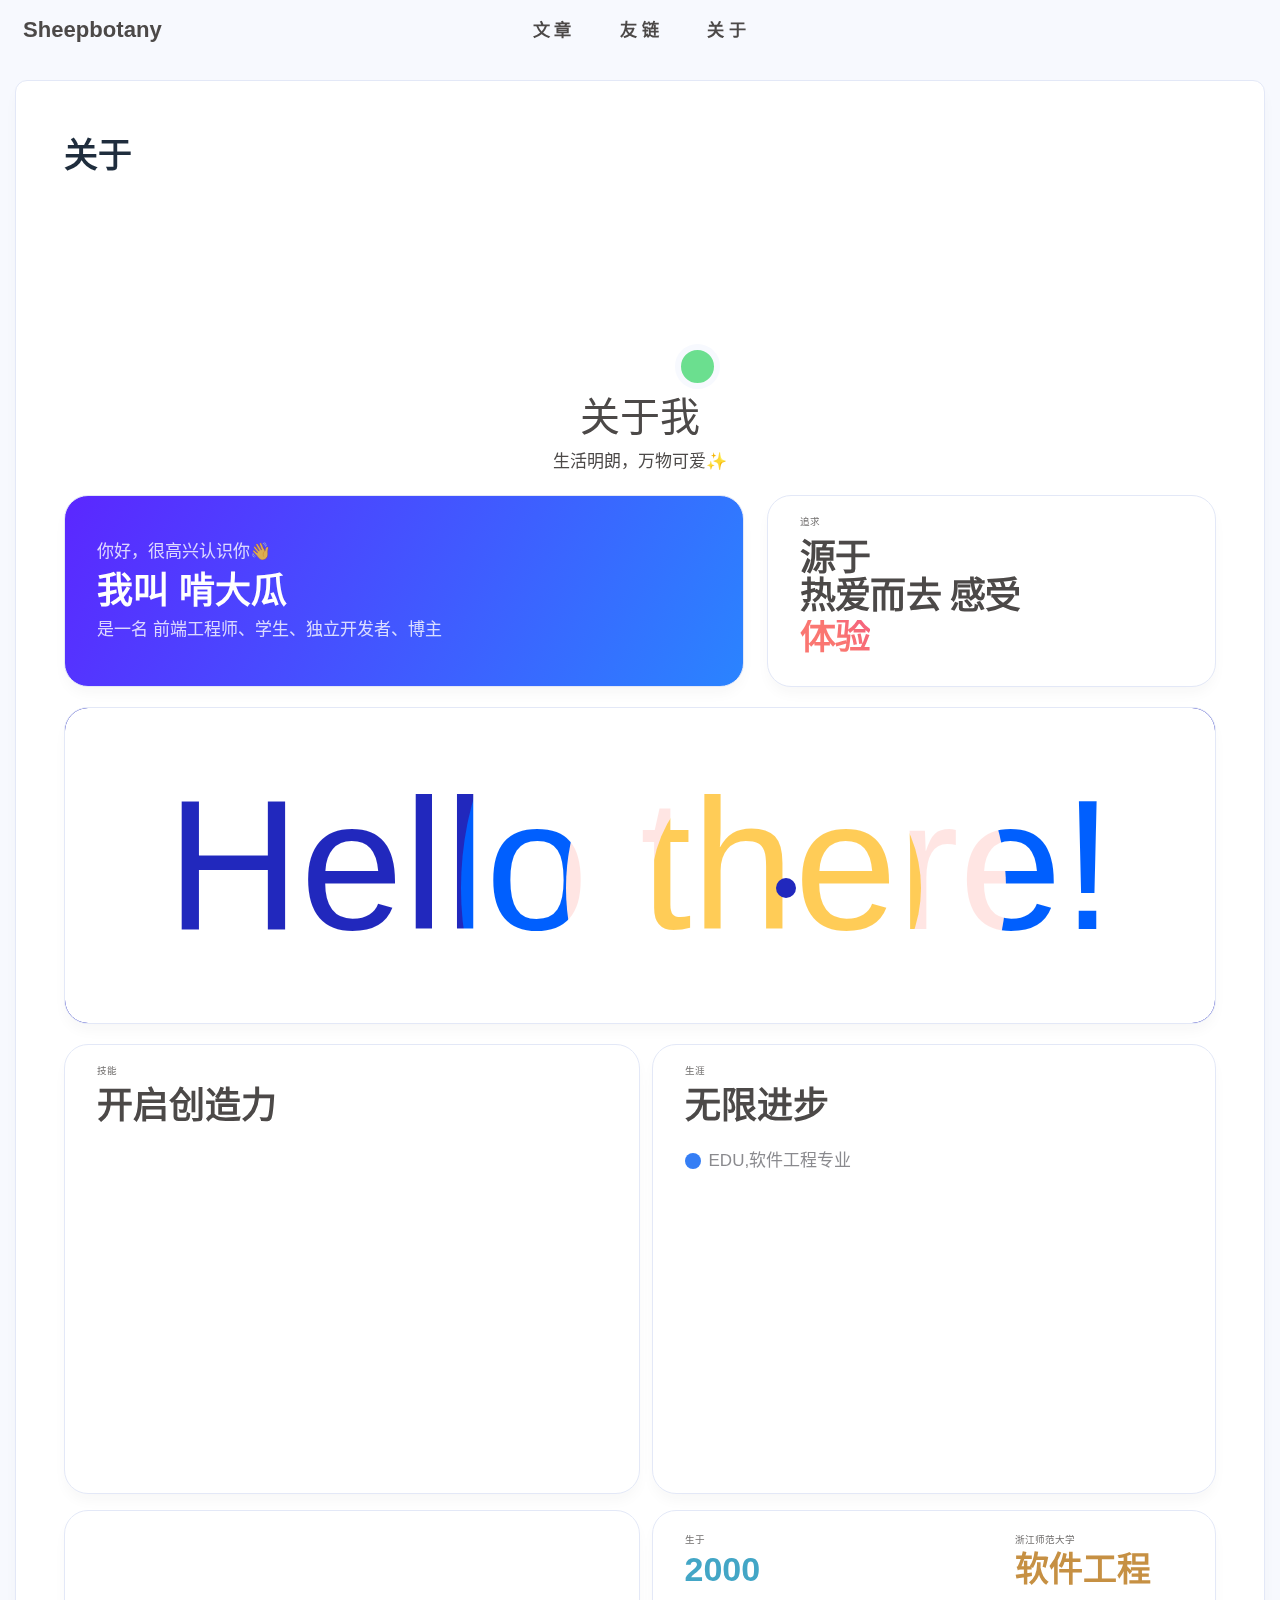
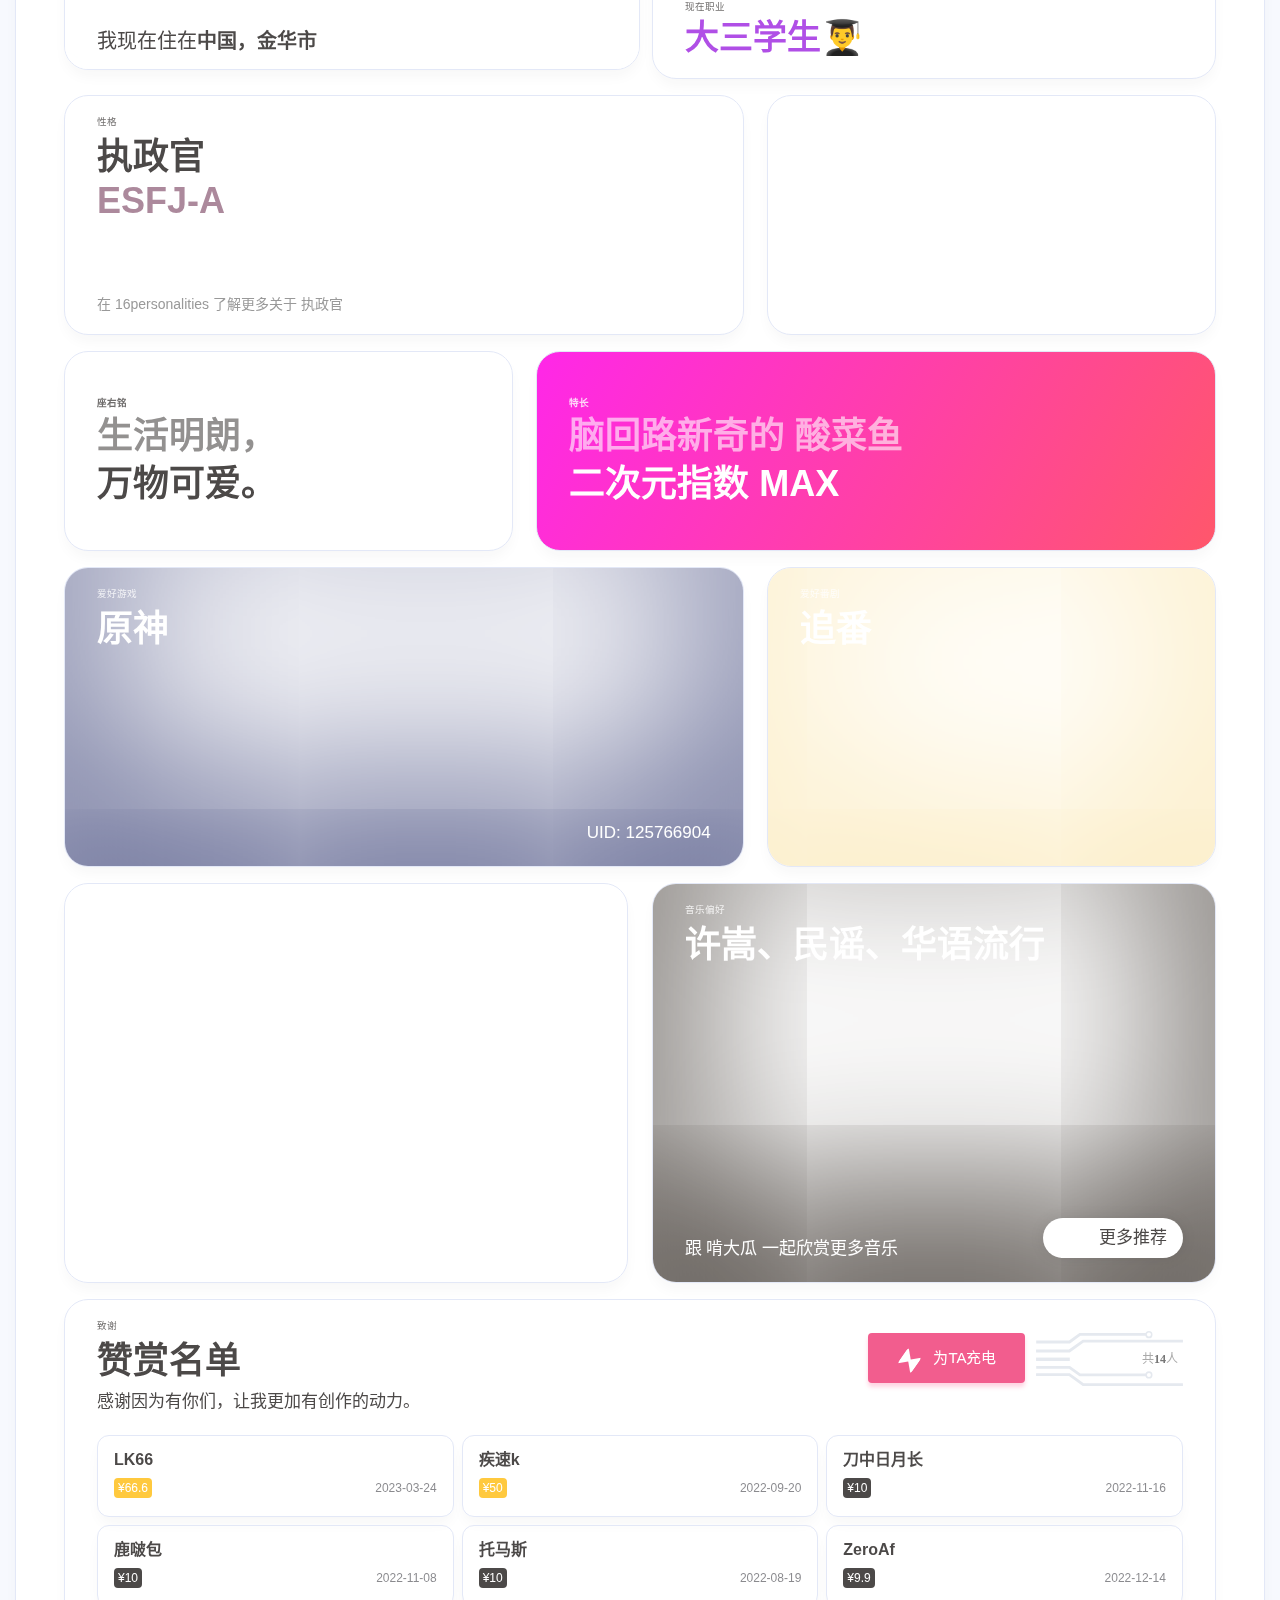
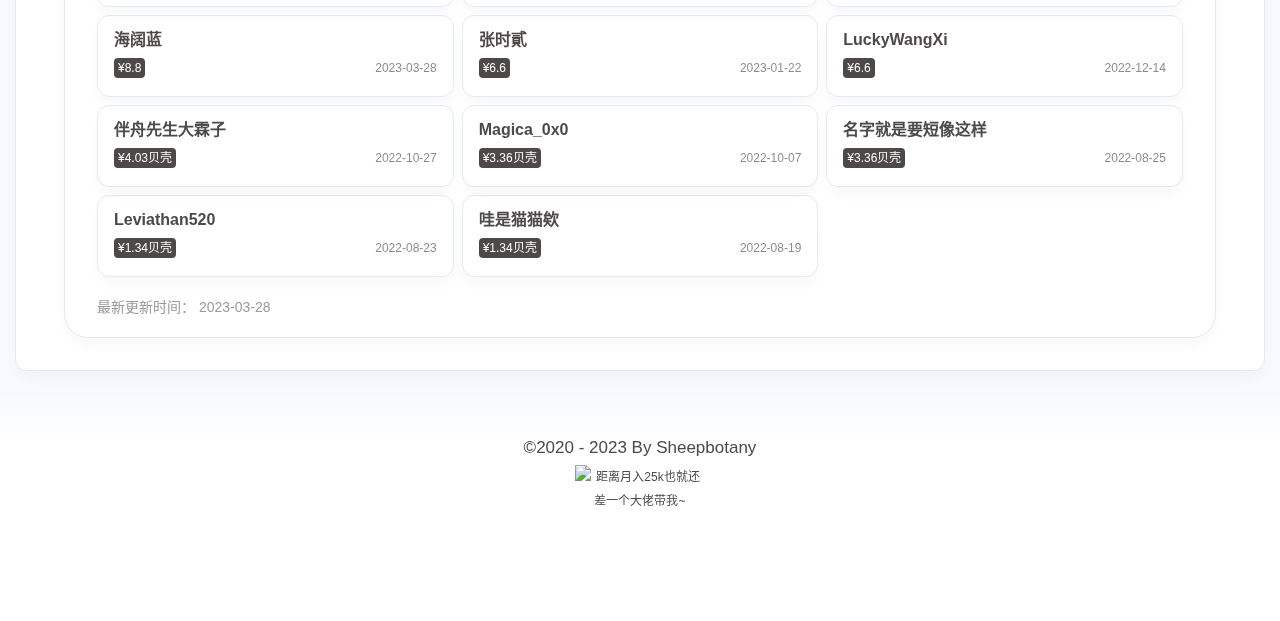
==== commit 2e959a24: "Site updated: 2023-05-26 16:20:21" ====
--- a/about/index.html
+++ b/about/index.html
@@ -178,12 +178,12 @@
       }
     }
     detectApple()
-    })(window)</script><meta name="generator" content="Hexo 6.3.0"></head><body data-type="anzhiyu"><div id="web_bg"></div><div id="an_music_bg"></div><div id="web_box"><div id="web_container"><div id="menu-mask"></div><div class="page" id="body-wrap"><header class="not-top-img" id="page-header"><nav id="nav"><div id="nav-group"><span id="blog_name"><a id="site-name" href="/"><div class="title">Sheepbotany</div><i class="anzhiyufont anzhiyu-icon-house-chimney"></i></a></span><div class="mask-name-container"><div id="name-container"><a id="page-name" href="javascript:anzhiyu.scrollToDest(0, 500)">PAGE_NAME</a></div></div><div id="menus"><div class="menus_items"><div class="menus_item"><a class="site-page faa-parent animated-hover" href="javascript:void(0);"><span> 文章</span></a><ul class="menus_item_child" style="left:-79px;"><li><a class="site-page child faa-parent animated-hover" href="/archives/"><i class="anzhiyufont anzhiyu-icon-box-archive faa-tada" style="font-size: 0.9em;"></i><span> 隧道</span></a></li><li><a class="site-page child faa-parent animated-hover" href="/categories/"><i class="anzhiyufont anzhiyu-icon-shapes faa-tada" style="font-size: 0.9em;"></i><span> 分类</span></a></li><li><a class="site-page child faa-parent animated-hover" href="/tags/"><i class="anzhiyufont anzhiyu-icon-tags faa-tada" style="font-size: 0.9em;"></i><span> 标签</span></a></li></ul></div><div class="menus_item"><a class="site-page faa-parent animated-hover" href="javascript:void(0);"><span> 友链</span></a><ul class="menus_item_child" style="left:17px;"><li><a class="site-page child faa-parent animated-hover" href="/link/"><i class="anzhiyufont anzhiyu-icon-link faa-tada" style="font-size: 0.9em;"></i><span> 友人帐</span></a></li></ul></div><div class="menus_item"><a class="site-page faa-parent animated-hover" href="javascript:void(0);"><span> 关于</span></a><ul class="menus_item_child" style="left:-31px;"><li><a class="site-page child faa-parent animated-hover" href="/about/"><i class="anzhiyufont anzhiyu-icon-paper-plane faa-tada" style="font-size: 0.9em;"></i><span> 关于本人</span></a></li><li><a class="site-page child faa-parent animated-hover" href="/essay/"><i class="anzhiyufont anzhiyu-icon-lightbulb faa-tada" style="font-size: 0.9em;"></i><span> 闲言碎语</span></a></li></ul></div></div></div><div id="nav-right"><div class="nav-button" id="randomPost_button"><a class="site-page" onclick="toRandomPost()" title="随机前往一个文章" href="javascript:void(0);"><i class="anzhiyufont anzhiyu-icon-dice"></i></a></div><div class="nav-button" id="darkmode_navswitch"><a class="darkmode_switchbutton" type="button" href="javascript:void(0);" title="浅色和深色模式转换" onclick="anzhiyu.switchDarkMode()"><i class="anzhiyufont anzhiyu-icon-circle-half-stroke" style="font-size: 1.3rem"></i></a></div><div class="nav-button" id="nav-totop"><a class="totopbtn" href="javascript:void(0);"><i class="anzhiyufont anzhiyu-icon-arrow-up"></i><span id="percent" onclick="anzhiyu.scrollToDest(0,500)">0</span></a></div><div id="toggle-menu"><a class="site-page" href="javascript:void(0);"><i class="anzhiyufont anzhiyu-icon-bars"></i></a></div></div></div></nav></header><main class="layout hide-aside" id="content-inner"><div id="page"><h1 class="page-title">关于</h1><div id="about-page"><div class="author-box"><div class="author-img"><img class="no-lightbox" src= "[data-uri]" data-lazy-src="https://npm.elemecdn.com/anzhiyu-blog-static@1.0.0/img/avatar.webp" onerror="this.onerror=null;this.src='/img/friend_404.gif'" alt="avatar"></div><div class="image-dot"></div></div><p class="p center logo large">关于我</p><p class="p center small">生活明朗，万物可爱✨</p><div class="author-content"><div class="author-content-item myInfoAndSayHello"><div class="title1">你好，很高兴认识你👋</div><div class="title2">我叫 <span class="inline-word">陈志伟</span></div><div class="title1">是一名 前端工程师、学生、独立开发者、博主</div></div><div class="aboutsiteTips author-content-item"><div class="author-content-item-tips">追求</div><h2>源于<br>热爱而去 感受<div class="mask"><span class="first-tips">学习</span><span>生活</span><span data-up>程序</span> <span data-show>体验</span></div></h2></div></div><div class="hello-about"><div class="cursor" style="translate:none;rotate:none;scale:none;transform:translate(721px,180px)"></div><div class="shapes"><div class="shape shape-1" style="translate:none;rotate:none;scale:none;transform:translate(721px,180px)"></div><div class="shape shape-2" style="translate:none;rotate:none;scale:none;transform:translate(721px,180px)"></div><div class="shape shape-3" style="translate:none;rotate:none;scale:none;transform:translate(721px,180px)"></div></div><div class="content"><h1>Hello there!</h1></div></div><div class="author-content"><div class="author-content-item skills"><div class="card-content"><div class="author-content-item-tips">技能</div><span class="author-content-item-title">开启创造力</span><div class="skills-style-group"></div></div></div><div class="author-content-item careers"><div class="card-content"><div class="author-content-item-tips">生涯</div><span class="author-content-item-title">无限进步</span><div class="careers-group"><div class="careers-item"><div class="circle" style="background:#357ef5"></div><div class="name">EDU,软件工程专业</div></div></div><img class="author-content-img no-lightbox" alt="生涯" src= "[data-uri]" data-lazy-src="https://img02.anzhiy.cn/adminuploads/1/2022/09/26/6330e9bcc39cc.png" onerror="this.onerror=null;this.src='/img/friend_404.gif'"></div></div></div><div class="author-content"><div class="author-content-item-group column mapAndInfo"><style>.author-content-item.map {
+    })(window)</script><meta name="generator" content="Hexo 6.3.0"></head><body data-type="anzhiyu"><div id="web_bg"></div><div id="an_music_bg"></div><div id="web_box"><div id="web_container"><div id="menu-mask"></div><div class="page" id="body-wrap"><header class="not-top-img" id="page-header"><nav id="nav"><div id="nav-group"><span id="blog_name"><a id="site-name" href="/"><div class="title">Sheepbotany</div><i class="anzhiyufont anzhiyu-icon-house-chimney"></i></a></span><div class="mask-name-container"><div id="name-container"><a id="page-name" href="javascript:anzhiyu.scrollToDest(0, 500)">PAGE_NAME</a></div></div><div id="menus"><div class="menus_items"><div class="menus_item"><a class="site-page faa-parent animated-hover" href="javascript:void(0);"><span> 文章</span></a><ul class="menus_item_child" style="left:-79px;"><li><a class="site-page child faa-parent animated-hover" href="/archives/"><i class="anzhiyufont anzhiyu-icon-box-archive faa-tada" style="font-size: 0.9em;"></i><span> 隧道</span></a></li><li><a class="site-page child faa-parent animated-hover" href="/categories/"><i class="anzhiyufont anzhiyu-icon-shapes faa-tada" style="font-size: 0.9em;"></i><span> 分类</span></a></li><li><a class="site-page child faa-parent animated-hover" href="/tags/"><i class="anzhiyufont anzhiyu-icon-tags faa-tada" style="font-size: 0.9em;"></i><span> 标签</span></a></li></ul></div><div class="menus_item"><a class="site-page faa-parent animated-hover" href="javascript:void(0);"><span> 友链</span></a><ul class="menus_item_child" style="left:17px;"><li><a class="site-page child faa-parent animated-hover" href="/link/"><i class="anzhiyufont anzhiyu-icon-link faa-tada" style="font-size: 0.9em;"></i><span> 友人帐</span></a></li></ul></div><div class="menus_item"><a class="site-page faa-parent animated-hover" href="javascript:void(0);"><span> 关于</span></a><ul class="menus_item_child" style="left:-31px;"><li><a class="site-page child faa-parent animated-hover" href="/about/"><i class="anzhiyufont anzhiyu-icon-paper-plane faa-tada" style="font-size: 0.9em;"></i><span> 关于本人</span></a></li><li><a class="site-page child faa-parent animated-hover" href="/essay/"><i class="anzhiyufont anzhiyu-icon-lightbulb faa-tada" style="font-size: 0.9em;"></i><span> 闲言碎语</span></a></li></ul></div></div></div><div id="nav-right"><div class="nav-button" id="randomPost_button"><a class="site-page" onclick="toRandomPost()" title="随机前往一个文章" href="javascript:void(0);"><i class="anzhiyufont anzhiyu-icon-dice"></i></a></div><div class="nav-button" id="darkmode_navswitch"><a class="darkmode_switchbutton" type="button" href="javascript:void(0);" title="浅色和深色模式转换" onclick="anzhiyu.switchDarkMode()"><i class="anzhiyufont anzhiyu-icon-circle-half-stroke" style="font-size: 1.3rem"></i></a></div><div class="nav-button" id="nav-totop"><a class="totopbtn" href="javascript:void(0);"><i class="anzhiyufont anzhiyu-icon-arrow-up"></i><span id="percent" onclick="anzhiyu.scrollToDest(0,500)">0</span></a></div><div id="toggle-menu"><a class="site-page" href="javascript:void(0);"><i class="anzhiyufont anzhiyu-icon-bars"></i></a></div></div></div></nav></header><main class="layout hide-aside" id="content-inner"><div id="page"><h1 class="page-title">关于</h1><div id="about-page"><div class="author-box"><div class="author-img"><img class="no-lightbox" src= "[data-uri]" data-lazy-src="https://npm.elemecdn.com/anzhiyu-blog-static@1.0.0/img/avatar.webp" onerror="this.onerror=null;this.src='/img/friend_404.gif'" alt="avatar"></div><div class="image-dot"></div></div><p class="p center logo large">关于我</p><p class="p center small">生活明朗，万物可爱✨</p><div class="author-content"><div class="author-content-item myInfoAndSayHello"><div class="title1">你好，很高兴认识你👋</div><div class="title2">我叫 <span class="inline-word">啃大瓜</span></div><div class="title1">是一名 前端工程师、学生、独立开发者、博主</div></div><div class="aboutsiteTips author-content-item"><div class="author-content-item-tips">追求</div><h2>源于<br>热爱而去 感受<div class="mask"><span class="first-tips">学习</span><span>生活</span><span data-up>程序</span> <span data-show>体验</span></div></h2></div></div><div class="hello-about"><div class="cursor" style="translate:none;rotate:none;scale:none;transform:translate(721px,180px)"></div><div class="shapes"><div class="shape shape-1" style="translate:none;rotate:none;scale:none;transform:translate(721px,180px)"></div><div class="shape shape-2" style="translate:none;rotate:none;scale:none;transform:translate(721px,180px)"></div><div class="shape shape-3" style="translate:none;rotate:none;scale:none;transform:translate(721px,180px)"></div></div><div class="content"><h1>Hello there!</h1></div></div><div class="author-content"><div class="author-content-item skills"><div class="card-content"><div class="author-content-item-tips">技能</div><span class="author-content-item-title">开启创造力</span><div class="skills-style-group"></div></div></div><div class="author-content-item careers"><div class="card-content"><div class="author-content-item-tips">生涯</div><span class="author-content-item-title">无限进步</span><div class="careers-group"><div class="careers-item"><div class="circle" style="background:#357ef5"></div><div class="name">EDU,软件工程专业</div></div></div><img class="author-content-img no-lightbox" alt="生涯" src= "[data-uri]" data-lazy-src="https://img02.anzhiy.cn/adminuploads/1/2022/09/26/6330e9bcc39cc.png" onerror="this.onerror=null;this.src='/img/friend_404.gif'"></div></div></div><div class="author-content"><div class="author-content-item-group column mapAndInfo"><style>.author-content-item.map {
   background-image: url(https://img02.anzhiy.cn/adminuploads/1/2022/09/24/632e6f48981d8.jpg);
 }
 [data-theme='dark'] .author-content-item.map {
   background-image: url(https://img02.anzhiy.cn/adminuploads/1/2022/09/26/6330ebf1f3e65.jpg);
-}</style><div class="author-content-item map single"><span class="map-title">我现在住在<b>中国，长沙市</b></span></div><div class="author-content-item selfInfo single"><div><span class="selfInfo-title">生于</span> <span class="selfInfo-content" id="selfInfo-content-year" style="color:#43a6c6">2002</span></div><div><span class="selfInfo-title">湖南信息学院</span> <span class="selfInfo-content" style="color:#c69043">软件工程</span></div><div><span class="selfInfo-title">现在职业</span> <span class="selfInfo-content" style="color:#b04fe6">大三学生👨‍🎓</span></div></div></div></div><div class="author-content"><div class="author-content-item personalities"><div class="author-content-item-tips">性格</div><span class="author-content-item-title">执政官</span><div class="title2" style="color:#ac899c">ESFJ-A</div><div class="post-tips">在 <a href="https://www.16personalities.com/" target="_blank" rel="noopener nofollow">16personalities</a> 了解更多关于 <a target="_blank" rel="noopener external nofollow" href="https://www.16personalities.com/ch/esfj-%E4%BA%BA%E6%A0%BC">执政官</a></div><div class="image"><img class="no-lightbox" src= "[data-uri]" data-lazy-src="https://npm.elemecdn.com/anzhiyu-blog@2.0.8/img/svg/ESFJ-A.svg" alt="人格"></div></div><div class="author-content-item myphoto"><img class="author-content-img no-lightbox" alt="自拍" src= "[data-uri]" data-lazy-src="https://img02.anzhiy.cn/adminuploads/1/2022/09/24/632e9643611ec.jpg"></div></div><div class="author-content"><div class="author-content-item maxim"><div class="author-content-item-tips">座右铭</div><span class="maxim-title"><span style="opacity:.6;margin-bottom:8px">生活明朗，</span> <span>万物可爱。</span></span></div><div class="author-content-item buff"><div class="card-content"></div><div class="author-content-item-tips">特长</div><span class="buff-title"><span style="opacity:.6;margin-bottom:8px">脑回路新奇的 酸菜鱼</span> <span>二次元指数 MAX</span></span><div class="card-background-icon"><i class="anzhiyufont anzhiyu-icon-dice-d20"></i></div></div></div><div class="author-content"><div class="author-content-item game-yuanshen" style="background: url(https://img02.anzhiy.cn/adminuploads/1/2022/12/19/63a079ca63c8a.webp) top / cover no-repeat;"><div class="card-content"><div class="author-content-item-tips">爱好游戏</div><span class="author-content-item-title">原神</span><div class="content-bottom"><div class="icon-group"><div class="loading-bar" role="presentation" aria-hidden="true"></div></div><div class="tips game-yuanshen-uid">UID: 125766904</div></div></div></div><div class="author-content-item comic-content"><div class="card-content"><div class="author-content-item-tips">爱好番剧</div><div class="author-content-item-title">追番</div><div class="comic-box"><a class="comic-item" href="https://www.bilibili.com/bangumi/media/md5267750/?spm_id_from=666.25.b_6d656469615f6d6f64756c65.1" target="_blank" title="约定的梦幻岛"><div class="comic-item-cover"><img src= "[data-uri]" data-lazy-src="https://img02.anzhiy.cn/adminuploads/1/2022/12/13/63988658aa1b1.webp" alt="约定的梦幻岛"></div></a><a class="comic-item" href="https://www.bilibili.com/bangumi/media/md28229899/?spm_id_from=666.25.b_6d656469615f6d6f64756c65.1" target="_blank" title="咒术回战"><div class="comic-item-cover"><img src= "[data-uri]" data-lazy-src="https://img02.anzhiy.cn/adminuploads/1/2022/12/13/6398864e572ed.webp" alt="咒术回战"></div></a><a class="comic-item" href="https://www.bilibili.com/bangumi/media/md8892/?spm_id_from=666.25.b_6d656469615f6d6f64756c65.1" target="_blank" title="紫罗兰永恒花园"><div class="comic-item-cover"><img src= "[data-uri]" data-lazy-src="https://img02.anzhiy.cn/adminuploads/1/2022/12/13/639886315d658.webp" alt="紫罗兰永恒花园"></div></a><a class="comic-item" href="https://www.bilibili.com/bangumi/media/md22718131/?spm_id_from=666.25.b_6d656469615f6d6f64756c65.1" target="_blank" title="鬼灭之刃"><div class="comic-item-cover"><img src= "[data-uri]" data-lazy-src="https://img02.anzhiy.cn/adminuploads/1/2022/12/13/639886403d472.webp" alt="鬼灭之刃"></div></a><a class="comic-item" href="https://www.bilibili.com/bangumi/media/md135652/?spm_id_from=666.25.b_6d656469615f6d6f64756c65.1" target="_blank" title="JOJO的奇妙冒险 黄金之风"><div class="comic-item-cover"><img src= "[data-uri]" data-lazy-src="https://img02.anzhiy.cn/adminuploads/1/2022/12/13/6398862649585.webp" alt="JOJO的奇妙冒险 黄金之风"></div></a></div></div></div></div><div class="author-content"><div class="author-content-item like-technology" style="background: url(https://img02.anzhiy.cn/adminuploads/1/2022/09/24/632f0dd8f33c6.webp) top / cover no-repeat;"><div class="card-content"><div class="author-content-item-tips">关注偏好</div><span class="author-content-item-title">数码科技</span><div class="content-bottom"><div class="tips">手机、电脑软硬件</div></div></div></div><div class="author-content-item like-music" style="background: url(https://p2.music.126.net/Mrg1i7DwcwjWBvQPIMt_Mg==/79164837213438.jpg) top / cover no-repeat;"><div class="card-content"><div class="author-content-item-tips">音乐偏好</div><span class="author-content-item-title">许嵩、民谣、华语流行</span><div class="content-bottom"><div class="tips">跟 陈志伟 一起欣赏更多音乐</div></div><div class="banner-button-group"><a class="banner-button" onclick="pjax.loadUrl(&quot;/music&quot;)"><i class="anzhiyufont anzhiyu-icon-arrow-circle-right"></i> <span class="banner-button-text">更多推荐</span></a></div></div></div></div><div class="author-content"><div class="author-content-item single reward" id="about-reward"><div class="author-content-item-tips">致谢</div><span class="author-content-item-title">赞赏名单</span><div class="author-content-item-description">感谢因为有你们，让我更加有创作的动力。<div class="reward-list-all"><div class="reward-list-item"><div class="reward-list-item-name">LK66</div><div class="reward-list-bottom-group"><div class="reward-list-item-money" style="background:var(--anzhiyu-yellow)">¥66.6</div><div class="datatime reward-list-item-time" datatime="2023-03-24T00:00:00.000Z">2023-03-24</div></div></div><div class="reward-list-item"><div class="reward-list-item-name">疾速k</div><div class="reward-list-bottom-group"><div class="reward-list-item-money" style="background:var(--anzhiyu-yellow)">¥50</div><div class="datatime reward-list-item-time" datatime="2022-09-20T00:00:00.000Z">2022-09-20</div></div></div><div class="reward-list-item"><div class="reward-list-item-name">刀中日月长</div><div class="reward-list-bottom-group"><div class="reward-list-item-money">¥10</div><div class="datatime reward-list-item-time" datatime="2022-11-16T00:00:00.000Z">2022-11-16</div></div></div><div class="reward-list-item"><div class="reward-list-item-name">鹿啵包</div><div class="reward-list-bottom-group"><div class="reward-list-item-money">¥10</div><div class="datatime reward-list-item-time" datatime="2022-11-08T00:00:00.000Z">2022-11-08</div></div></div><div class="reward-list-item"><div class="reward-list-item-name">托马斯</div><div class="reward-list-bottom-group"><div class="reward-list-item-money">¥10</div><div class="datatime reward-list-item-time" datatime="2022-08-19T00:00:00.000Z">2022-08-19</div></div></div><div class="reward-list-item"><div class="reward-list-item-name">ZeroAf</div><div class="reward-list-bottom-group"><div class="reward-list-item-money">¥9.9</div><div class="datatime reward-list-item-time" datatime="2022-12-14T00:00:00.000Z">2022-12-14</div></div></div><div class="reward-list-item"><div class="reward-list-item-name">海阔蓝</div><div class="reward-list-bottom-group"><div class="reward-list-item-money">¥8.8</div><div class="datatime reward-list-item-time" datatime="2023-03-28T00:00:00.000Z">2023-03-28</div></div></div><div class="reward-list-item"><div class="reward-list-item-name">张时貳</div><div class="reward-list-bottom-group"><div class="reward-list-item-money">¥6.6</div><div class="datatime reward-list-item-time" datatime="2023-01-22T00:00:00.000Z">2023-01-22</div></div></div><div class="reward-list-item"><div class="reward-list-item-name">LuckyWangXi</div><div class="reward-list-bottom-group"><div class="reward-list-item-money">¥6.6</div><div class="datatime reward-list-item-time" datatime="2022-12-14T00:00:00.000Z">2022-12-14</div></div></div><div class="reward-list-item"><div class="reward-list-item-name">伴舟先生大霖子</div><div class="reward-list-bottom-group"><div class="reward-list-item-money">¥4.03贝壳</div><div class="datatime reward-list-item-time" datatime="2022-10-27T00:00:00.000Z">2022-10-27</div></div></div><div class="reward-list-item"><div class="reward-list-item-name">Magica_0x0</div><div class="reward-list-bottom-group"><div class="reward-list-item-money">¥3.36贝壳</div><div class="datatime reward-list-item-time" datatime="2022-10-07T00:00:00.000Z">2022-10-07</div></div></div><div class="reward-list-item"><div class="reward-list-item-name">名字就是要短像这样</div><div class="reward-list-bottom-group"><div class="reward-list-item-money">¥3.36贝壳</div><div class="datatime reward-list-item-time" datatime="2022-08-25T00:00:00.000Z">2022-08-25</div></div></div><div class="reward-list-item"><div class="reward-list-item-name">Leviathan520</div><div class="reward-list-bottom-group"><div class="reward-list-item-money">¥1.34贝壳</div><div class="datatime reward-list-item-time" datatime="2022-08-23T00:00:00.000Z">2022-08-23</div></div></div><div class="reward-list-item"><div class="reward-list-item-name">哇是猫猫欸</div><div class="reward-list-bottom-group"><div class="reward-list-item-money">¥1.34贝壳</div><div class="datatime reward-list-item-time" datatime="2022-08-19T00:00:00.000Z">2022-08-19</div></div></div></div><div class="reward-list-updateDate">最新更新时间： <time class="datatime reward-list-updateDate-time" datatime="2023-03-28T00:00:00.000Z">2023-03-28</time></div></div><div class="about-reward"><div id="con"></div><div id="TA-con" onclick="anzhiyu.rewardShowConsole()"><div id="text-con"><div id="linght"></div><div id="TA">为TA充电</div></div></div><div id="tube-con"><svg viewBox="0 0 1028 385" fill="none" xmlns="http://www.w3.org/2000/svg"><path d="M1 77H234.226L307.006 24H790" stroke="#e5e9ef" stroke-width="20"></path><path d="M0 140H233.035L329.72 71H1028" stroke="#e5e9ef" stroke-width="20"></path><path d="M1 255H234.226L307.006 307H790" stroke="#e5e9ef" stroke-width="20"></path><path d="M0 305H233.035L329.72 375H1028" stroke="#e5e9ef" stroke-width="20"></path><rect y="186" width="236" height="24" fill="#e5e9ef"></rect><ellipse cx="790" cy="25.5" rx="25" ry="25.5" fill="#e5e9ef"></ellipse><circle r="14" transform="matrix(1 0 0 -1 790 25)" fill="white"></circle><ellipse cx="790" cy="307.5" rx="25" ry="25.5" fill="#e5e9ef"></ellipse><circle r="14" transform="matrix(1 0 0 -1 790 308)" fill="white"></circle></svg><div id="mask"><svg viewBox="0 0 1028 385" fill="none" xmlns="http://www.w3.org/2000/svg"><path d="M1 77H234.226L307.006 24H790" stroke="#f25d8e" stroke-width="20"></path><path d="M0 140H233.035L329.72 71H1028" stroke="#f25d8e" stroke-width="20"></path><path d="M1 255H234.226L307.006 307H790" stroke="#f25d8e" stroke-width="20"></path><path d="M0 305H233.035L329.72 375H1028" stroke="#f25d8e" stroke-width="20"></path><rect y="186" width="236" height="24" fill="#f25d8e"></rect><ellipse cx="790" cy="25.5" rx="25" ry="25.5" fill="#f25d8e"></ellipse><circle r="14" transform="matrix(1 0 0 -1 790 25)" fill="white"></circle><ellipse cx="790" cy="307.5" rx="25" ry="25.5" fill="#f25d8e"></ellipse><circle r="14" transform="matrix(1 0 0 -1 790 308)" fill="white"></circle></svg></div><div id="orange-mask"><svg viewBox="0 0 1028 385" fill="none" xmlns="http://www.w3.org/2000/svg"><path d="M1 77H234.226L307.006 24H790" stroke="#ffd52b" stroke-width="20"></path><path d="M0 140H233.035L329.72 71H1028" stroke="#ffd52b" stroke-width="20"></path><path d="M1 255H234.226L307.006 307H790" stroke="#ffd52b" stroke-width="20"></path><path d="M0 305H233.035L329.72 375H1028" stroke="#ffd52b" stroke-width="20"></path><rect y="186" width="236" height="24" fill="#ffd52b"></rect><ellipse cx="790" cy="25.5" rx="25" ry="25.5" fill="#ffd52b"></ellipse><circle r="14" transform="matrix(1 0 0 -1 790 25)" fill="white"></circle><ellipse cx="790" cy="307.5" rx="25" ry="25.5" fill="#ffd52b"></ellipse><circle r="14" transform="matrix(1 0 0 -1 790 308)" fill="white"></circle></svg></div><p id="people">共<b>14</b>人</p></div></div></div></div></div><script src="https://npm.elemecdn.com/anzhiyu-theme-static@1.0.0/countup/countup.js"></script><script src="https://npm.elemecdn.com/anzhiyu-theme-static@1.0.0/gsap/gsap.min.js"></script><script defer>(() => {
+}</style><div class="author-content-item map single"><span class="map-title">我现在住在<b>中国，金华市</b></span></div><div class="author-content-item selfInfo single"><div><span class="selfInfo-title">生于</span> <span class="selfInfo-content" id="selfInfo-content-year" style="color:#43a6c6">2000</span></div><div><span class="selfInfo-title">浙江师范大学</span> <span class="selfInfo-content" style="color:#c69043">软件工程</span></div><div><span class="selfInfo-title">现在职业</span> <span class="selfInfo-content" style="color:#b04fe6">大三学生👨‍🎓</span></div></div></div></div><div class="author-content"><div class="author-content-item personalities"><div class="author-content-item-tips">性格</div><span class="author-content-item-title">执政官</span><div class="title2" style="color:#ac899c">ESFJ-A</div><div class="post-tips">在 <a href="https://www.16personalities.com/" target="_blank" rel="noopener nofollow">16personalities</a> 了解更多关于 <a target="_blank" rel="noopener external nofollow" href="https://www.16personalities.com/ch/esfj-%E4%BA%BA%E6%A0%BC">执政官</a></div><div class="image"><img class="no-lightbox" src= "[data-uri]" data-lazy-src="https://npm.elemecdn.com/anzhiyu-blog@2.0.8/img/svg/ESFJ-A.svg" alt="人格"></div></div><div class="author-content-item myphoto"><img class="author-content-img no-lightbox" alt="自拍" src= "[data-uri]" data-lazy-src="https://img02.anzhiy.cn/adminuploads/1/2022/09/24/632e9643611ec.jpg"></div></div><div class="author-content"><div class="author-content-item maxim"><div class="author-content-item-tips">座右铭</div><span class="maxim-title"><span style="opacity:.6;margin-bottom:8px">生活明朗，</span> <span>万物可爱。</span></span></div><div class="author-content-item buff"><div class="card-content"></div><div class="author-content-item-tips">特长</div><span class="buff-title"><span style="opacity:.6;margin-bottom:8px">脑回路新奇的 酸菜鱼</span> <span>二次元指数 MAX</span></span><div class="card-background-icon"><i class="anzhiyufont anzhiyu-icon-dice-d20"></i></div></div></div><div class="author-content"><div class="author-content-item game-yuanshen" style="background: url(https://img02.anzhiy.cn/adminuploads/1/2022/12/19/63a079ca63c8a.webp) top / cover no-repeat;"><div class="card-content"><div class="author-content-item-tips">爱好游戏</div><span class="author-content-item-title">原神</span><div class="content-bottom"><div class="icon-group"><div class="loading-bar" role="presentation" aria-hidden="true"></div></div><div class="tips game-yuanshen-uid">UID: 125766904</div></div></div></div><div class="author-content-item comic-content"><div class="card-content"><div class="author-content-item-tips">爱好番剧</div><div class="author-content-item-title">追番</div><div class="comic-box"><a class="comic-item" href="https://www.bilibili.com/bangumi/play/ep691612?from_spmid=666.4.banner.0&amp;spm_id_from=333.337.0.0" target="_blank" title="间谍过家家"><div class="comic-item-cover"><img src= "[data-uri]" data-lazy-src="https://img02.anzhiy.cn/adminuploads/1/2022/12/13/63988658aa1b1.webp" alt="间谍过家家"></div></a><a class="comic-item" href="https://www.bilibili.com/bangumi/media/md28229899/?spm_id_from=666.25.b_6d656469615f6d6f64756c65.1" target="_blank" title="咒术回战"><div class="comic-item-cover"><img src= "[data-uri]" data-lazy-src="https://img02.anzhiy.cn/adminuploads/1/2022/12/13/6398864e572ed.webp" alt="咒术回战"></div></a><a class="comic-item" href="https://www.bilibili.com/bangumi/media/md8892/?spm_id_from=666.25.b_6d656469615f6d6f64756c65.1" target="_blank" title="紫罗兰永恒花园"><div class="comic-item-cover"><img src= "[data-uri]" data-lazy-src="https://img02.anzhiy.cn/adminuploads/1/2022/12/13/639886315d658.webp" alt="紫罗兰永恒花园"></div></a><a class="comic-item" href="https://www.bilibili.com/bangumi/media/md22718131/?spm_id_from=666.25.b_6d656469615f6d6f64756c65.1" target="_blank" title="鬼灭之刃"><div class="comic-item-cover"><img src= "[data-uri]" data-lazy-src="https://img02.anzhiy.cn/adminuploads/1/2022/12/13/639886403d472.webp" alt="鬼灭之刃"></div></a><a class="comic-item" href="https://www.bilibili.com/bangumi/media/md135652/?spm_id_from=666.25.b_6d656469615f6d6f64756c65.1" target="_blank" title="JOJO的奇妙冒险 黄金之风"><div class="comic-item-cover"><img src= "[data-uri]" data-lazy-src="https://img02.anzhiy.cn/adminuploads/1/2022/12/13/6398862649585.webp" alt="JOJO的奇妙冒险 黄金之风"></div></a></div></div></div></div><div class="author-content"><div class="author-content-item like-technology" style="background: url(https://img02.anzhiy.cn/adminuploads/1/2022/09/24/632f0dd8f33c6.webp) top / cover no-repeat;"><div class="card-content"><div class="author-content-item-tips">关注偏好</div><span class="author-content-item-title">数码科技</span><div class="content-bottom"><div class="tips">手机、电脑软硬件</div></div></div></div><div class="author-content-item like-music" style="background: url(https://p2.music.126.net/Mrg1i7DwcwjWBvQPIMt_Mg==/79164837213438.jpg) top / cover no-repeat;"><div class="card-content"><div class="author-content-item-tips">音乐偏好</div><span class="author-content-item-title">许嵩、民谣、华语流行</span><div class="content-bottom"><div class="tips">跟 啃大瓜 一起欣赏更多音乐</div></div><div class="banner-button-group"><a class="banner-button" onclick="pjax.loadUrl(&quot;/music&quot;)"><i class="anzhiyufont anzhiyu-icon-arrow-circle-right"></i> <span class="banner-button-text">更多推荐</span></a></div></div></div></div><div class="author-content"><div class="author-content-item single reward" id="about-reward"><div class="author-content-item-tips">致谢</div><span class="author-content-item-title">赞赏名单</span><div class="author-content-item-description">感谢因为有你们，让我更加有创作的动力。<div class="reward-list-all"><div class="reward-list-item"><div class="reward-list-item-name">LK66</div><div class="reward-list-bottom-group"><div class="reward-list-item-money" style="background:var(--anzhiyu-yellow)">¥66.6</div><div class="datatime reward-list-item-time" datatime="2023-03-24T00:00:00.000Z">2023-03-24</div></div></div><div class="reward-list-item"><div class="reward-list-item-name">疾速k</div><div class="reward-list-bottom-group"><div class="reward-list-item-money" style="background:var(--anzhiyu-yellow)">¥50</div><div class="datatime reward-list-item-time" datatime="2022-09-20T00:00:00.000Z">2022-09-20</div></div></div><div class="reward-list-item"><div class="reward-list-item-name">刀中日月长</div><div class="reward-list-bottom-group"><div class="reward-list-item-money">¥10</div><div class="datatime reward-list-item-time" datatime="2022-11-16T00:00:00.000Z">2022-11-16</div></div></div><div class="reward-list-item"><div class="reward-list-item-name">鹿啵包</div><div class="reward-list-bottom-group"><div class="reward-list-item-money">¥10</div><div class="datatime reward-list-item-time" datatime="2022-11-08T00:00:00.000Z">2022-11-08</div></div></div><div class="reward-list-item"><div class="reward-list-item-name">托马斯</div><div class="reward-list-bottom-group"><div class="reward-list-item-money">¥10</div><div class="datatime reward-list-item-time" datatime="2022-08-19T00:00:00.000Z">2022-08-19</div></div></div><div class="reward-list-item"><div class="reward-list-item-name">ZeroAf</div><div class="reward-list-bottom-group"><div class="reward-list-item-money">¥9.9</div><div class="datatime reward-list-item-time" datatime="2022-12-14T00:00:00.000Z">2022-12-14</div></div></div><div class="reward-list-item"><div class="reward-list-item-name">海阔蓝</div><div class="reward-list-bottom-group"><div class="reward-list-item-money">¥8.8</div><div class="datatime reward-list-item-time" datatime="2023-03-28T00:00:00.000Z">2023-03-28</div></div></div><div class="reward-list-item"><div class="reward-list-item-name">张时貳</div><div class="reward-list-bottom-group"><div class="reward-list-item-money">¥6.6</div><div class="datatime reward-list-item-time" datatime="2023-01-22T00:00:00.000Z">2023-01-22</div></div></div><div class="reward-list-item"><div class="reward-list-item-name">LuckyWangXi</div><div class="reward-list-bottom-group"><div class="reward-list-item-money">¥6.6</div><div class="datatime reward-list-item-time" datatime="2022-12-14T00:00:00.000Z">2022-12-14</div></div></div><div class="reward-list-item"><div class="reward-list-item-name">伴舟先生大霖子</div><div class="reward-list-bottom-group"><div class="reward-list-item-money">¥4.03贝壳</div><div class="datatime reward-list-item-time" datatime="2022-10-27T00:00:00.000Z">2022-10-27</div></div></div><div class="reward-list-item"><div class="reward-list-item-name">Magica_0x0</div><div class="reward-list-bottom-group"><div class="reward-list-item-money">¥3.36贝壳</div><div class="datatime reward-list-item-time" datatime="2022-10-07T00:00:00.000Z">2022-10-07</div></div></div><div class="reward-list-item"><div class="reward-list-item-name">名字就是要短像这样</div><div class="reward-list-bottom-group"><div class="reward-list-item-money">¥3.36贝壳</div><div class="datatime reward-list-item-time" datatime="2022-08-25T00:00:00.000Z">2022-08-25</div></div></div><div class="reward-list-item"><div class="reward-list-item-name">Leviathan520</div><div class="reward-list-bottom-group"><div class="reward-list-item-money">¥1.34贝壳</div><div class="datatime reward-list-item-time" datatime="2022-08-23T00:00:00.000Z">2022-08-23</div></div></div><div class="reward-list-item"><div class="reward-list-item-name">哇是猫猫欸</div><div class="reward-list-bottom-group"><div class="reward-list-item-money">¥1.34贝壳</div><div class="datatime reward-list-item-time" datatime="2022-08-19T00:00:00.000Z">2022-08-19</div></div></div></div><div class="reward-list-updateDate">最新更新时间： <time class="datatime reward-list-updateDate-time" datatime="2023-03-28T00:00:00.000Z">2023-03-28</time></div></div><div class="about-reward"><div id="con"></div><div id="TA-con" onclick="anzhiyu.rewardShowConsole()"><div id="text-con"><div id="linght"></div><div id="TA">为TA充电</div></div></div><div id="tube-con"><svg viewBox="0 0 1028 385" fill="none" xmlns="http://www.w3.org/2000/svg"><path d="M1 77H234.226L307.006 24H790" stroke="#e5e9ef" stroke-width="20"></path><path d="M0 140H233.035L329.72 71H1028" stroke="#e5e9ef" stroke-width="20"></path><path d="M1 255H234.226L307.006 307H790" stroke="#e5e9ef" stroke-width="20"></path><path d="M0 305H233.035L329.72 375H1028" stroke="#e5e9ef" stroke-width="20"></path><rect y="186" width="236" height="24" fill="#e5e9ef"></rect><ellipse cx="790" cy="25.5" rx="25" ry="25.5" fill="#e5e9ef"></ellipse><circle r="14" transform="matrix(1 0 0 -1 790 25)" fill="white"></circle><ellipse cx="790" cy="307.5" rx="25" ry="25.5" fill="#e5e9ef"></ellipse><circle r="14" transform="matrix(1 0 0 -1 790 308)" fill="white"></circle></svg><div id="mask"><svg viewBox="0 0 1028 385" fill="none" xmlns="http://www.w3.org/2000/svg"><path d="M1 77H234.226L307.006 24H790" stroke="#f25d8e" stroke-width="20"></path><path d="M0 140H233.035L329.72 71H1028" stroke="#f25d8e" stroke-width="20"></path><path d="M1 255H234.226L307.006 307H790" stroke="#f25d8e" stroke-width="20"></path><path d="M0 305H233.035L329.72 375H1028" stroke="#f25d8e" stroke-width="20"></path><rect y="186" width="236" height="24" fill="#f25d8e"></rect><ellipse cx="790" cy="25.5" rx="25" ry="25.5" fill="#f25d8e"></ellipse><circle r="14" transform="matrix(1 0 0 -1 790 25)" fill="white"></circle><ellipse cx="790" cy="307.5" rx="25" ry="25.5" fill="#f25d8e"></ellipse><circle r="14" transform="matrix(1 0 0 -1 790 308)" fill="white"></circle></svg></div><div id="orange-mask"><svg viewBox="0 0 1028 385" fill="none" xmlns="http://www.w3.org/2000/svg"><path d="M1 77H234.226L307.006 24H790" stroke="#ffd52b" stroke-width="20"></path><path d="M0 140H233.035L329.72 71H1028" stroke="#ffd52b" stroke-width="20"></path><path d="M1 255H234.226L307.006 307H790" stroke="#ffd52b" stroke-width="20"></path><path d="M0 305H233.035L329.72 375H1028" stroke="#ffd52b" stroke-width="20"></path><rect y="186" width="236" height="24" fill="#ffd52b"></rect><ellipse cx="790" cy="25.5" rx="25" ry="25.5" fill="#ffd52b"></ellipse><circle r="14" transform="matrix(1 0 0 -1 790 25)" fill="white"></circle><ellipse cx="790" cy="307.5" rx="25" ry="25.5" fill="#ffd52b"></ellipse><circle r="14" transform="matrix(1 0 0 -1 790 308)" fill="white"></circle></svg></div><p id="people">共<b>14</b>人</p></div></div></div></div></div><script src="https://npm.elemecdn.com/anzhiyu-theme-static@1.0.0/countup/countup.js"></script><script src="https://npm.elemecdn.com/anzhiyu-theme-static@1.0.0/gsap/gsap.min.js"></script><script defer>(() => {
   fetch("https://v6-widget.51.la/v6//quote.js")
     .then(res => res.text())
     .then(data => {
@@ -246,7 +246,7 @@
         observer.observe(statisticElement);
       }
 
-      const selfInfoContentYear = new CountUp("selfInfo-content-year", 0, 2002, 0, 2, {
+      const selfInfoContentYear = new CountUp("selfInfo-content-year", 0, 2000, 0, 2, {
         useEasing: true,
         useGrouping: false,
         separator: ",",
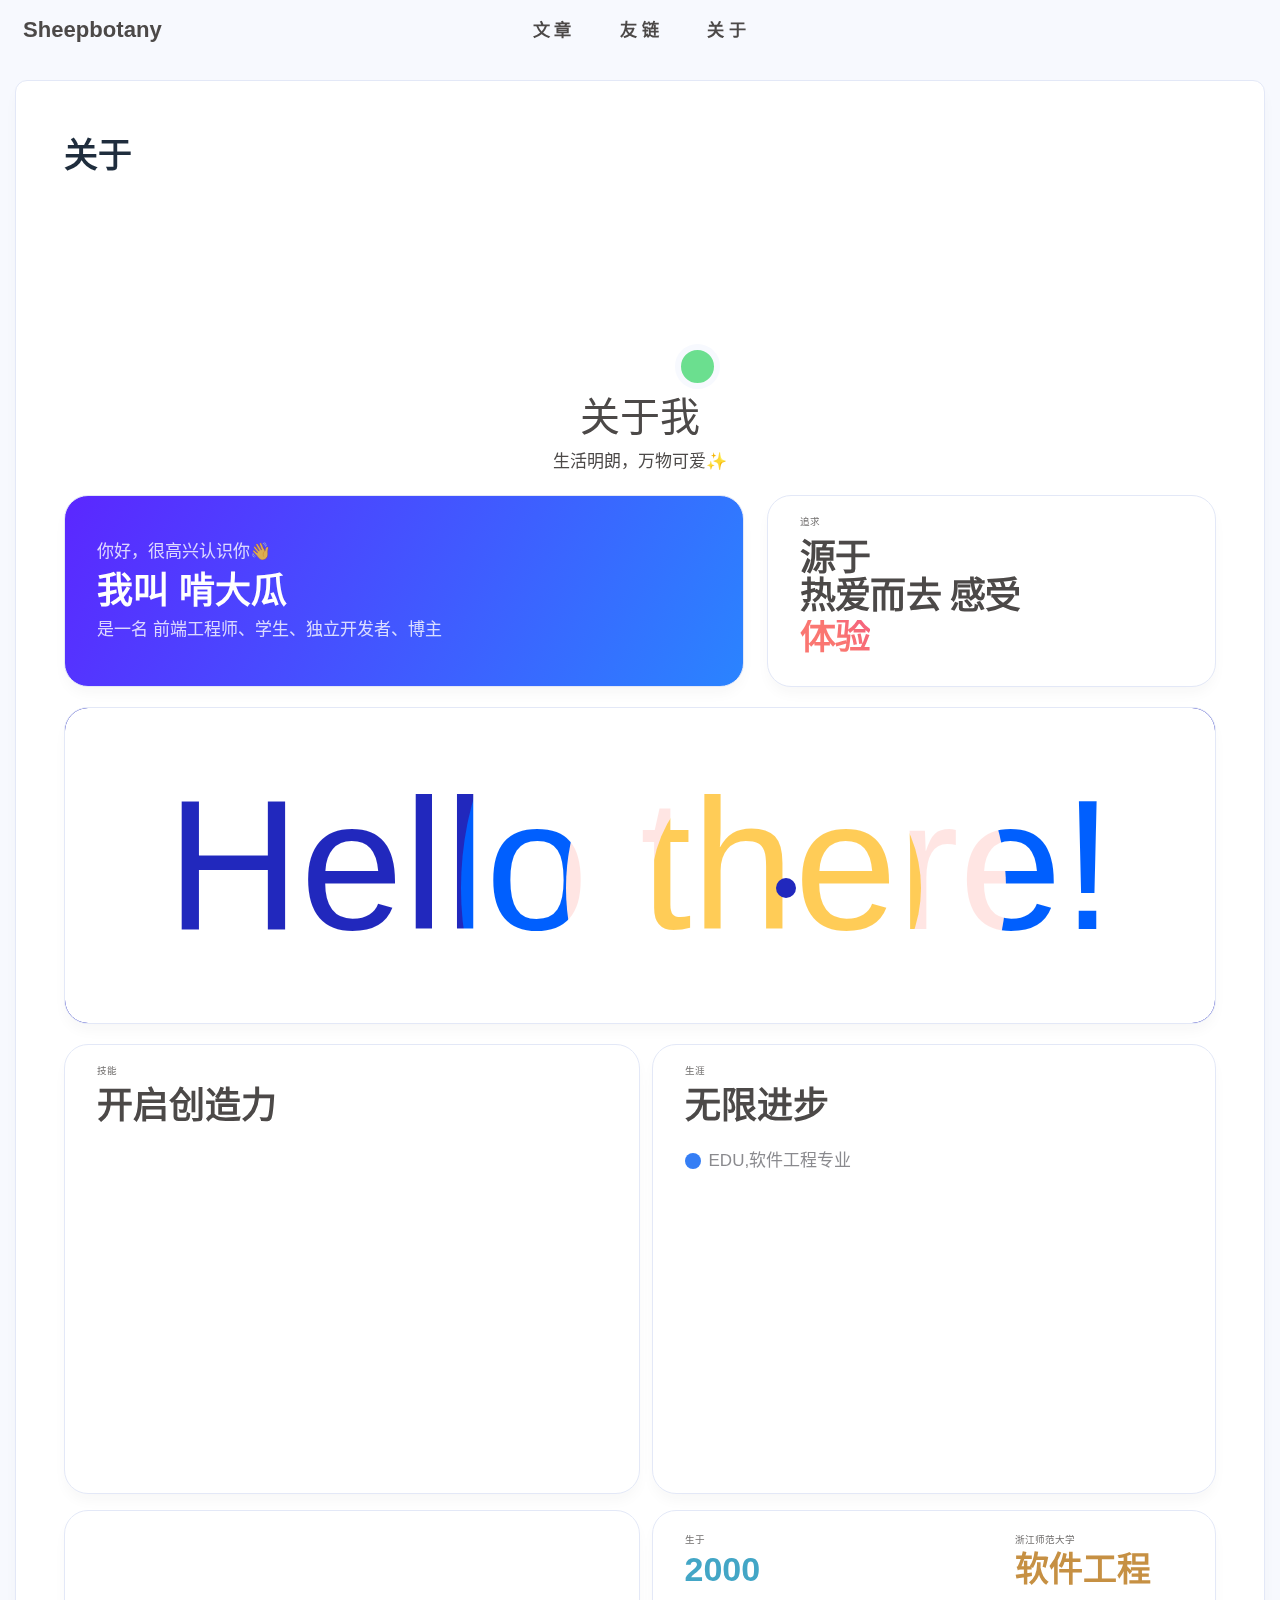
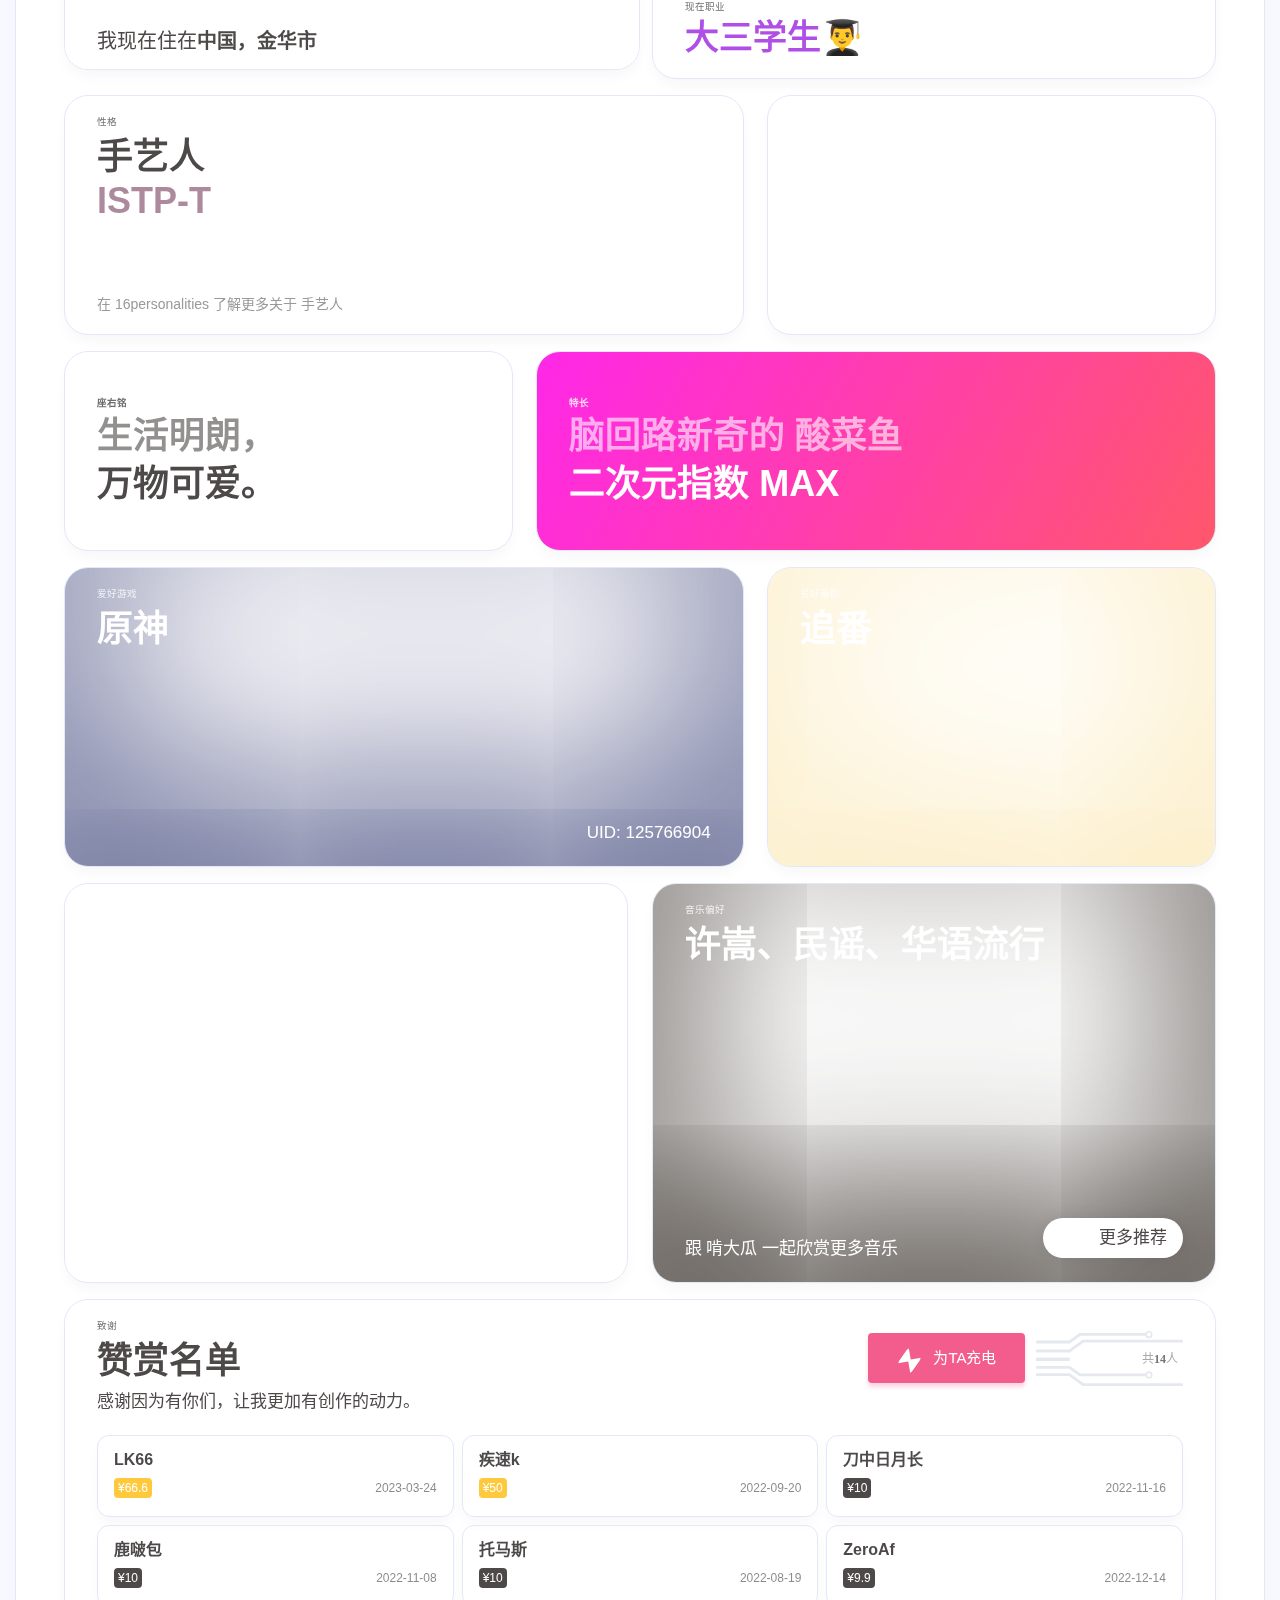
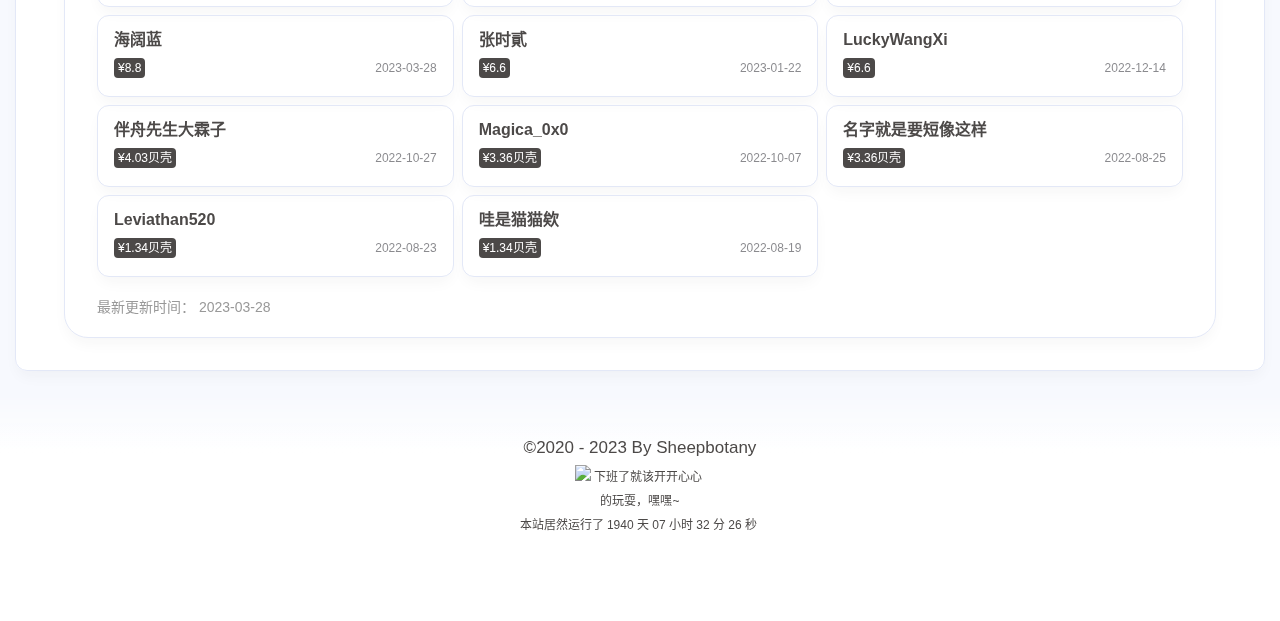
==== commit cafb93c9: "Site updated: 2023-05-26 21:37:54" ====
--- a/about/index.html
+++ b/about/index.html
@@ -178,12 +178,12 @@
       }
     }
     detectApple()
-    })(window)</script><meta name="generator" content="Hexo 6.3.0"></head><body data-type="anzhiyu"><div id="web_bg"></div><div id="an_music_bg"></div><div id="web_box"><div id="web_container"><div id="menu-mask"></div><div class="page" id="body-wrap"><header class="not-top-img" id="page-header"><nav id="nav"><div id="nav-group"><span id="blog_name"><a id="site-name" href="/"><div class="title">Sheepbotany</div><i class="anzhiyufont anzhiyu-icon-house-chimney"></i></a></span><div class="mask-name-container"><div id="name-container"><a id="page-name" href="javascript:anzhiyu.scrollToDest(0, 500)">PAGE_NAME</a></div></div><div id="menus"><div class="menus_items"><div class="menus_item"><a class="site-page faa-parent animated-hover" href="javascript:void(0);"><span> 文章</span></a><ul class="menus_item_child" style="left:-79px;"><li><a class="site-page child faa-parent animated-hover" href="/archives/"><i class="anzhiyufont anzhiyu-icon-box-archive faa-tada" style="font-size: 0.9em;"></i><span> 隧道</span></a></li><li><a class="site-page child faa-parent animated-hover" href="/categories/"><i class="anzhiyufont anzhiyu-icon-shapes faa-tada" style="font-size: 0.9em;"></i><span> 分类</span></a></li><li><a class="site-page child faa-parent animated-hover" href="/tags/"><i class="anzhiyufont anzhiyu-icon-tags faa-tada" style="font-size: 0.9em;"></i><span> 标签</span></a></li></ul></div><div class="menus_item"><a class="site-page faa-parent animated-hover" href="javascript:void(0);"><span> 友链</span></a><ul class="menus_item_child" style="left:17px;"><li><a class="site-page child faa-parent animated-hover" href="/link/"><i class="anzhiyufont anzhiyu-icon-link faa-tada" style="font-size: 0.9em;"></i><span> 友人帐</span></a></li></ul></div><div class="menus_item"><a class="site-page faa-parent animated-hover" href="javascript:void(0);"><span> 关于</span></a><ul class="menus_item_child" style="left:-31px;"><li><a class="site-page child faa-parent animated-hover" href="/about/"><i class="anzhiyufont anzhiyu-icon-paper-plane faa-tada" style="font-size: 0.9em;"></i><span> 关于本人</span></a></li><li><a class="site-page child faa-parent animated-hover" href="/essay/"><i class="anzhiyufont anzhiyu-icon-lightbulb faa-tada" style="font-size: 0.9em;"></i><span> 闲言碎语</span></a></li></ul></div></div></div><div id="nav-right"><div class="nav-button" id="randomPost_button"><a class="site-page" onclick="toRandomPost()" title="随机前往一个文章" href="javascript:void(0);"><i class="anzhiyufont anzhiyu-icon-dice"></i></a></div><div class="nav-button" id="darkmode_navswitch"><a class="darkmode_switchbutton" type="button" href="javascript:void(0);" title="浅色和深色模式转换" onclick="anzhiyu.switchDarkMode()"><i class="anzhiyufont anzhiyu-icon-circle-half-stroke" style="font-size: 1.3rem"></i></a></div><div class="nav-button" id="nav-totop"><a class="totopbtn" href="javascript:void(0);"><i class="anzhiyufont anzhiyu-icon-arrow-up"></i><span id="percent" onclick="anzhiyu.scrollToDest(0,500)">0</span></a></div><div id="toggle-menu"><a class="site-page" href="javascript:void(0);"><i class="anzhiyufont anzhiyu-icon-bars"></i></a></div></div></div></nav></header><main class="layout hide-aside" id="content-inner"><div id="page"><h1 class="page-title">关于</h1><div id="about-page"><div class="author-box"><div class="author-img"><img class="no-lightbox" src= "[data-uri]" data-lazy-src="https://npm.elemecdn.com/anzhiyu-blog-static@1.0.0/img/avatar.webp" onerror="this.onerror=null;this.src='/img/friend_404.gif'" alt="avatar"></div><div class="image-dot"></div></div><p class="p center logo large">关于我</p><p class="p center small">生活明朗，万物可爱✨</p><div class="author-content"><div class="author-content-item myInfoAndSayHello"><div class="title1">你好，很高兴认识你👋</div><div class="title2">我叫 <span class="inline-word">啃大瓜</span></div><div class="title1">是一名 前端工程师、学生、独立开发者、博主</div></div><div class="aboutsiteTips author-content-item"><div class="author-content-item-tips">追求</div><h2>源于<br>热爱而去 感受<div class="mask"><span class="first-tips">学习</span><span>生活</span><span data-up>程序</span> <span data-show>体验</span></div></h2></div></div><div class="hello-about"><div class="cursor" style="translate:none;rotate:none;scale:none;transform:translate(721px,180px)"></div><div class="shapes"><div class="shape shape-1" style="translate:none;rotate:none;scale:none;transform:translate(721px,180px)"></div><div class="shape shape-2" style="translate:none;rotate:none;scale:none;transform:translate(721px,180px)"></div><div class="shape shape-3" style="translate:none;rotate:none;scale:none;transform:translate(721px,180px)"></div></div><div class="content"><h1>Hello there!</h1></div></div><div class="author-content"><div class="author-content-item skills"><div class="card-content"><div class="author-content-item-tips">技能</div><span class="author-content-item-title">开启创造力</span><div class="skills-style-group"></div></div></div><div class="author-content-item careers"><div class="card-content"><div class="author-content-item-tips">生涯</div><span class="author-content-item-title">无限进步</span><div class="careers-group"><div class="careers-item"><div class="circle" style="background:#357ef5"></div><div class="name">EDU,软件工程专业</div></div></div><img class="author-content-img no-lightbox" alt="生涯" src= "[data-uri]" data-lazy-src="https://img02.anzhiy.cn/adminuploads/1/2022/09/26/6330e9bcc39cc.png" onerror="this.onerror=null;this.src='/img/friend_404.gif'"></div></div></div><div class="author-content"><div class="author-content-item-group column mapAndInfo"><style>.author-content-item.map {
+    })(window)</script><meta name="generator" content="Hexo 6.3.0"></head><body data-type="anzhiyu"><div id="web_bg"></div><div id="an_music_bg"></div><div id="web_box"><div id="web_container"><div id="menu-mask"></div><div class="page" id="body-wrap"><header class="not-top-img" id="page-header"><nav id="nav"><div id="nav-group"><span id="blog_name"><a id="site-name" href="/"><div class="title">Sheepbotany</div><i class="anzhiyufont anzhiyu-icon-house-chimney"></i></a></span><div class="mask-name-container"><div id="name-container"><a id="page-name" href="javascript:anzhiyu.scrollToDest(0, 500)">PAGE_NAME</a></div></div><div id="menus"><div class="menus_items"><div class="menus_item"><a class="site-page faa-parent animated-hover" href="javascript:void(0);"><span> 文章</span></a><ul class="menus_item_child" style="left:-79px;"><li><a class="site-page child faa-parent animated-hover" href="/archives/"><i class="anzhiyufont anzhiyu-icon-box-archive faa-tada" style="font-size: 0.9em;"></i><span> 隧道</span></a></li><li><a class="site-page child faa-parent animated-hover" href="/categories/"><i class="anzhiyufont anzhiyu-icon-shapes faa-tada" style="font-size: 0.9em;"></i><span> 分类</span></a></li><li><a class="site-page child faa-parent animated-hover" href="/tags/"><i class="anzhiyufont anzhiyu-icon-tags faa-tada" style="font-size: 0.9em;"></i><span> 标签</span></a></li></ul></div><div class="menus_item"><a class="site-page faa-parent animated-hover" href="javascript:void(0);"><span> 友链</span></a><ul class="menus_item_child" style="left:17px;"><li><a class="site-page child faa-parent animated-hover" href="/link/"><i class="anzhiyufont anzhiyu-icon-link faa-tada" style="font-size: 0.9em;"></i><span> 友人帐</span></a></li></ul></div><div class="menus_item"><a class="site-page faa-parent animated-hover" href="javascript:void(0);"><span> 关于</span></a><ul class="menus_item_child" style="left:-31px;"><li><a class="site-page child faa-parent animated-hover" href="/about/"><i class="anzhiyufont anzhiyu-icon-paper-plane faa-tada" style="font-size: 0.9em;"></i><span> 关于本人</span></a></li><li><a class="site-page child faa-parent animated-hover" href="/essay/"><i class="anzhiyufont anzhiyu-icon-lightbulb faa-tada" style="font-size: 0.9em;"></i><span> 闲言碎语</span></a></li></ul></div></div></div><div id="nav-right"><div class="nav-button" id="randomPost_button"><a class="site-page" onclick="toRandomPost()" title="随机前往一个文章" href="javascript:void(0);"><i class="anzhiyufont anzhiyu-icon-dice"></i></a></div><div class="nav-button" id="darkmode_navswitch"><a class="darkmode_switchbutton" type="button" href="javascript:void(0);" title="浅色和深色模式转换" onclick="anzhiyu.switchDarkMode()"><i class="anzhiyufont anzhiyu-icon-circle-half-stroke" style="font-size: 1.3rem"></i></a></div><div class="nav-button" id="nav-totop"><a class="totopbtn" href="javascript:void(0);"><i class="anzhiyufont anzhiyu-icon-arrow-up"></i><span id="percent" onclick="anzhiyu.scrollToDest(0,500)">0</span></a></div><div id="toggle-menu"><a class="site-page" href="javascript:void(0);"><i class="anzhiyufont anzhiyu-icon-bars"></i></a></div></div></div></nav></header><main class="layout hide-aside" id="content-inner"><div id="page"><h1 class="page-title">关于</h1><div id="about-page"><div class="author-box"><div class="author-img"><img class="no-lightbox" src= "[data-uri]" data-lazy-src="https://wx1.sinaimg.cn/mw2000/007TwsXely1h7mclpxy71j30sg114ajo.jpg" onerror="this.onerror=null;this.src='/img/friend_404.gif'" alt="avatar"></div><div class="image-dot"></div></div><p class="p center logo large">关于我</p><p class="p center small">生活明朗，万物可爱✨</p><div class="author-content"><div class="author-content-item myInfoAndSayHello"><div class="title1">你好，很高兴认识你👋</div><div class="title2">我叫 <span class="inline-word">啃大瓜</span></div><div class="title1">是一名 前端工程师、学生、独立开发者、博主</div></div><div class="aboutsiteTips author-content-item"><div class="author-content-item-tips">追求</div><h2>源于<br>热爱而去 感受<div class="mask"><span class="first-tips">学习</span><span>生活</span><span data-up>程序</span> <span data-show>体验</span></div></h2></div></div><div class="hello-about"><div class="cursor" style="translate:none;rotate:none;scale:none;transform:translate(721px,180px)"></div><div class="shapes"><div class="shape shape-1" style="translate:none;rotate:none;scale:none;transform:translate(721px,180px)"></div><div class="shape shape-2" style="translate:none;rotate:none;scale:none;transform:translate(721px,180px)"></div><div class="shape shape-3" style="translate:none;rotate:none;scale:none;transform:translate(721px,180px)"></div></div><div class="content"><h1>Hello there!</h1></div></div><div class="author-content"><div class="author-content-item skills"><div class="card-content"><div class="author-content-item-tips">技能</div><span class="author-content-item-title">开启创造力</span><div class="skills-style-group"></div></div></div><div class="author-content-item careers"><div class="card-content"><div class="author-content-item-tips">生涯</div><span class="author-content-item-title">无限进步</span><div class="careers-group"><div class="careers-item"><div class="circle" style="background:#357ef5"></div><div class="name">EDU,软件工程专业</div></div></div><img class="author-content-img no-lightbox" alt="生涯" src= "[data-uri]" data-lazy-src="https://img02.anzhiy.cn/adminuploads/1/2022/09/26/6330e9bcc39cc.png" onerror="this.onerror=null;this.src='/img/friend_404.gif'"></div></div></div><div class="author-content"><div class="author-content-item-group column mapAndInfo"><style>.author-content-item.map {
   background-image: url(https://img02.anzhiy.cn/adminuploads/1/2022/09/24/632e6f48981d8.jpg);
 }
 [data-theme='dark'] .author-content-item.map {
   background-image: url(https://img02.anzhiy.cn/adminuploads/1/2022/09/26/6330ebf1f3e65.jpg);
-}</style><div class="author-content-item map single"><span class="map-title">我现在住在<b>中国，金华市</b></span></div><div class="author-content-item selfInfo single"><div><span class="selfInfo-title">生于</span> <span class="selfInfo-content" id="selfInfo-content-year" style="color:#43a6c6">2000</span></div><div><span class="selfInfo-title">浙江师范大学</span> <span class="selfInfo-content" style="color:#c69043">软件工程</span></div><div><span class="selfInfo-title">现在职业</span> <span class="selfInfo-content" style="color:#b04fe6">大三学生👨‍🎓</span></div></div></div></div><div class="author-content"><div class="author-content-item personalities"><div class="author-content-item-tips">性格</div><span class="author-content-item-title">执政官</span><div class="title2" style="color:#ac899c">ESFJ-A</div><div class="post-tips">在 <a href="https://www.16personalities.com/" target="_blank" rel="noopener nofollow">16personalities</a> 了解更多关于 <a target="_blank" rel="noopener external nofollow" href="https://www.16personalities.com/ch/esfj-%E4%BA%BA%E6%A0%BC">执政官</a></div><div class="image"><img class="no-lightbox" src= "[data-uri]" data-lazy-src="https://npm.elemecdn.com/anzhiyu-blog@2.0.8/img/svg/ESFJ-A.svg" alt="人格"></div></div><div class="author-content-item myphoto"><img class="author-content-img no-lightbox" alt="自拍" src= "[data-uri]" data-lazy-src="https://img02.anzhiy.cn/adminuploads/1/2022/09/24/632e9643611ec.jpg"></div></div><div class="author-content"><div class="author-content-item maxim"><div class="author-content-item-tips">座右铭</div><span class="maxim-title"><span style="opacity:.6;margin-bottom:8px">生活明朗，</span> <span>万物可爱。</span></span></div><div class="author-content-item buff"><div class="card-content"></div><div class="author-content-item-tips">特长</div><span class="buff-title"><span style="opacity:.6;margin-bottom:8px">脑回路新奇的 酸菜鱼</span> <span>二次元指数 MAX</span></span><div class="card-background-icon"><i class="anzhiyufont anzhiyu-icon-dice-d20"></i></div></div></div><div class="author-content"><div class="author-content-item game-yuanshen" style="background: url(https://img02.anzhiy.cn/adminuploads/1/2022/12/19/63a079ca63c8a.webp) top / cover no-repeat;"><div class="card-content"><div class="author-content-item-tips">爱好游戏</div><span class="author-content-item-title">原神</span><div class="content-bottom"><div class="icon-group"><div class="loading-bar" role="presentation" aria-hidden="true"></div></div><div class="tips game-yuanshen-uid">UID: 125766904</div></div></div></div><div class="author-content-item comic-content"><div class="card-content"><div class="author-content-item-tips">爱好番剧</div><div class="author-content-item-title">追番</div><div class="comic-box"><a class="comic-item" href="https://www.bilibili.com/bangumi/play/ep691612?from_spmid=666.4.banner.0&amp;spm_id_from=333.337.0.0" target="_blank" title="间谍过家家"><div class="comic-item-cover"><img src= "[data-uri]" data-lazy-src="https://img02.anzhiy.cn/adminuploads/1/2022/12/13/63988658aa1b1.webp" alt="间谍过家家"></div></a><a class="comic-item" href="https://www.bilibili.com/bangumi/media/md28229899/?spm_id_from=666.25.b_6d656469615f6d6f64756c65.1" target="_blank" title="咒术回战"><div class="comic-item-cover"><img src= "[data-uri]" data-lazy-src="https://img02.anzhiy.cn/adminuploads/1/2022/12/13/6398864e572ed.webp" alt="咒术回战"></div></a><a class="comic-item" href="https://www.bilibili.com/bangumi/media/md8892/?spm_id_from=666.25.b_6d656469615f6d6f64756c65.1" target="_blank" title="紫罗兰永恒花园"><div class="comic-item-cover"><img src= "[data-uri]" data-lazy-src="https://img02.anzhiy.cn/adminuploads/1/2022/12/13/639886315d658.webp" alt="紫罗兰永恒花园"></div></a><a class="comic-item" href="https://www.bilibili.com/bangumi/media/md22718131/?spm_id_from=666.25.b_6d656469615f6d6f64756c65.1" target="_blank" title="鬼灭之刃"><div class="comic-item-cover"><img src= "[data-uri]" data-lazy-src="https://img02.anzhiy.cn/adminuploads/1/2022/12/13/639886403d472.webp" alt="鬼灭之刃"></div></a><a class="comic-item" href="https://www.bilibili.com/bangumi/media/md135652/?spm_id_from=666.25.b_6d656469615f6d6f64756c65.1" target="_blank" title="JOJO的奇妙冒险 黄金之风"><div class="comic-item-cover"><img src= "[data-uri]" data-lazy-src="https://img02.anzhiy.cn/adminuploads/1/2022/12/13/6398862649585.webp" alt="JOJO的奇妙冒险 黄金之风"></div></a></div></div></div></div><div class="author-content"><div class="author-content-item like-technology" style="background: url(https://img02.anzhiy.cn/adminuploads/1/2022/09/24/632f0dd8f33c6.webp) top / cover no-repeat;"><div class="card-content"><div class="author-content-item-tips">关注偏好</div><span class="author-content-item-title">数码科技</span><div class="content-bottom"><div class="tips">手机、电脑软硬件</div></div></div></div><div class="author-content-item like-music" style="background: url(https://p2.music.126.net/Mrg1i7DwcwjWBvQPIMt_Mg==/79164837213438.jpg) top / cover no-repeat;"><div class="card-content"><div class="author-content-item-tips">音乐偏好</div><span class="author-content-item-title">许嵩、民谣、华语流行</span><div class="content-bottom"><div class="tips">跟 啃大瓜 一起欣赏更多音乐</div></div><div class="banner-button-group"><a class="banner-button" onclick="pjax.loadUrl(&quot;/music&quot;)"><i class="anzhiyufont anzhiyu-icon-arrow-circle-right"></i> <span class="banner-button-text">更多推荐</span></a></div></div></div></div><div class="author-content"><div class="author-content-item single reward" id="about-reward"><div class="author-content-item-tips">致谢</div><span class="author-content-item-title">赞赏名单</span><div class="author-content-item-description">感谢因为有你们，让我更加有创作的动力。<div class="reward-list-all"><div class="reward-list-item"><div class="reward-list-item-name">LK66</div><div class="reward-list-bottom-group"><div class="reward-list-item-money" style="background:var(--anzhiyu-yellow)">¥66.6</div><div class="datatime reward-list-item-time" datatime="2023-03-24T00:00:00.000Z">2023-03-24</div></div></div><div class="reward-list-item"><div class="reward-list-item-name">疾速k</div><div class="reward-list-bottom-group"><div class="reward-list-item-money" style="background:var(--anzhiyu-yellow)">¥50</div><div class="datatime reward-list-item-time" datatime="2022-09-20T00:00:00.000Z">2022-09-20</div></div></div><div class="reward-list-item"><div class="reward-list-item-name">刀中日月长</div><div class="reward-list-bottom-group"><div class="reward-list-item-money">¥10</div><div class="datatime reward-list-item-time" datatime="2022-11-16T00:00:00.000Z">2022-11-16</div></div></div><div class="reward-list-item"><div class="reward-list-item-name">鹿啵包</div><div class="reward-list-bottom-group"><div class="reward-list-item-money">¥10</div><div class="datatime reward-list-item-time" datatime="2022-11-08T00:00:00.000Z">2022-11-08</div></div></div><div class="reward-list-item"><div class="reward-list-item-name">托马斯</div><div class="reward-list-bottom-group"><div class="reward-list-item-money">¥10</div><div class="datatime reward-list-item-time" datatime="2022-08-19T00:00:00.000Z">2022-08-19</div></div></div><div class="reward-list-item"><div class="reward-list-item-name">ZeroAf</div><div class="reward-list-bottom-group"><div class="reward-list-item-money">¥9.9</div><div class="datatime reward-list-item-time" datatime="2022-12-14T00:00:00.000Z">2022-12-14</div></div></div><div class="reward-list-item"><div class="reward-list-item-name">海阔蓝</div><div class="reward-list-bottom-group"><div class="reward-list-item-money">¥8.8</div><div class="datatime reward-list-item-time" datatime="2023-03-28T00:00:00.000Z">2023-03-28</div></div></div><div class="reward-list-item"><div class="reward-list-item-name">张时貳</div><div class="reward-list-bottom-group"><div class="reward-list-item-money">¥6.6</div><div class="datatime reward-list-item-time" datatime="2023-01-22T00:00:00.000Z">2023-01-22</div></div></div><div class="reward-list-item"><div class="reward-list-item-name">LuckyWangXi</div><div class="reward-list-bottom-group"><div class="reward-list-item-money">¥6.6</div><div class="datatime reward-list-item-time" datatime="2022-12-14T00:00:00.000Z">2022-12-14</div></div></div><div class="reward-list-item"><div class="reward-list-item-name">伴舟先生大霖子</div><div class="reward-list-bottom-group"><div class="reward-list-item-money">¥4.03贝壳</div><div class="datatime reward-list-item-time" datatime="2022-10-27T00:00:00.000Z">2022-10-27</div></div></div><div class="reward-list-item"><div class="reward-list-item-name">Magica_0x0</div><div class="reward-list-bottom-group"><div class="reward-list-item-money">¥3.36贝壳</div><div class="datatime reward-list-item-time" datatime="2022-10-07T00:00:00.000Z">2022-10-07</div></div></div><div class="reward-list-item"><div class="reward-list-item-name">名字就是要短像这样</div><div class="reward-list-bottom-group"><div class="reward-list-item-money">¥3.36贝壳</div><div class="datatime reward-list-item-time" datatime="2022-08-25T00:00:00.000Z">2022-08-25</div></div></div><div class="reward-list-item"><div class="reward-list-item-name">Leviathan520</div><div class="reward-list-bottom-group"><div class="reward-list-item-money">¥1.34贝壳</div><div class="datatime reward-list-item-time" datatime="2022-08-23T00:00:00.000Z">2022-08-23</div></div></div><div class="reward-list-item"><div class="reward-list-item-name">哇是猫猫欸</div><div class="reward-list-bottom-group"><div class="reward-list-item-money">¥1.34贝壳</div><div class="datatime reward-list-item-time" datatime="2022-08-19T00:00:00.000Z">2022-08-19</div></div></div></div><div class="reward-list-updateDate">最新更新时间： <time class="datatime reward-list-updateDate-time" datatime="2023-03-28T00:00:00.000Z">2023-03-28</time></div></div><div class="about-reward"><div id="con"></div><div id="TA-con" onclick="anzhiyu.rewardShowConsole()"><div id="text-con"><div id="linght"></div><div id="TA">为TA充电</div></div></div><div id="tube-con"><svg viewBox="0 0 1028 385" fill="none" xmlns="http://www.w3.org/2000/svg"><path d="M1 77H234.226L307.006 24H790" stroke="#e5e9ef" stroke-width="20"></path><path d="M0 140H233.035L329.72 71H1028" stroke="#e5e9ef" stroke-width="20"></path><path d="M1 255H234.226L307.006 307H790" stroke="#e5e9ef" stroke-width="20"></path><path d="M0 305H233.035L329.72 375H1028" stroke="#e5e9ef" stroke-width="20"></path><rect y="186" width="236" height="24" fill="#e5e9ef"></rect><ellipse cx="790" cy="25.5" rx="25" ry="25.5" fill="#e5e9ef"></ellipse><circle r="14" transform="matrix(1 0 0 -1 790 25)" fill="white"></circle><ellipse cx="790" cy="307.5" rx="25" ry="25.5" fill="#e5e9ef"></ellipse><circle r="14" transform="matrix(1 0 0 -1 790 308)" fill="white"></circle></svg><div id="mask"><svg viewBox="0 0 1028 385" fill="none" xmlns="http://www.w3.org/2000/svg"><path d="M1 77H234.226L307.006 24H790" stroke="#f25d8e" stroke-width="20"></path><path d="M0 140H233.035L329.72 71H1028" stroke="#f25d8e" stroke-width="20"></path><path d="M1 255H234.226L307.006 307H790" stroke="#f25d8e" stroke-width="20"></path><path d="M0 305H233.035L329.72 375H1028" stroke="#f25d8e" stroke-width="20"></path><rect y="186" width="236" height="24" fill="#f25d8e"></rect><ellipse cx="790" cy="25.5" rx="25" ry="25.5" fill="#f25d8e"></ellipse><circle r="14" transform="matrix(1 0 0 -1 790 25)" fill="white"></circle><ellipse cx="790" cy="307.5" rx="25" ry="25.5" fill="#f25d8e"></ellipse><circle r="14" transform="matrix(1 0 0 -1 790 308)" fill="white"></circle></svg></div><div id="orange-mask"><svg viewBox="0 0 1028 385" fill="none" xmlns="http://www.w3.org/2000/svg"><path d="M1 77H234.226L307.006 24H790" stroke="#ffd52b" stroke-width="20"></path><path d="M0 140H233.035L329.72 71H1028" stroke="#ffd52b" stroke-width="20"></path><path d="M1 255H234.226L307.006 307H790" stroke="#ffd52b" stroke-width="20"></path><path d="M0 305H233.035L329.72 375H1028" stroke="#ffd52b" stroke-width="20"></path><rect y="186" width="236" height="24" fill="#ffd52b"></rect><ellipse cx="790" cy="25.5" rx="25" ry="25.5" fill="#ffd52b"></ellipse><circle r="14" transform="matrix(1 0 0 -1 790 25)" fill="white"></circle><ellipse cx="790" cy="307.5" rx="25" ry="25.5" fill="#ffd52b"></ellipse><circle r="14" transform="matrix(1 0 0 -1 790 308)" fill="white"></circle></svg></div><p id="people">共<b>14</b>人</p></div></div></div></div></div><script src="https://npm.elemecdn.com/anzhiyu-theme-static@1.0.0/countup/countup.js"></script><script src="https://npm.elemecdn.com/anzhiyu-theme-static@1.0.0/gsap/gsap.min.js"></script><script defer>(() => {
+}</style><div class="author-content-item map single"><span class="map-title">我现在住在<b>中国，金华市</b></span></div><div class="author-content-item selfInfo single"><div><span class="selfInfo-title">生于</span> <span class="selfInfo-content" id="selfInfo-content-year" style="color:#43a6c6">2000</span></div><div><span class="selfInfo-title">浙江师范大学</span> <span class="selfInfo-content" style="color:#c69043">软件工程</span></div><div><span class="selfInfo-title">现在职业</span> <span class="selfInfo-content" style="color:#b04fe6">大三学生👨‍🎓</span></div></div></div></div><div class="author-content"><div class="author-content-item personalities"><div class="author-content-item-tips">性格</div><span class="author-content-item-title">手艺人</span><div class="title2" style="color:#ac899c">ISTP-T</div><div class="post-tips">在 <a href="https://www.16personalities.com/" target="_blank" rel="noopener nofollow">16personalities</a> 了解更多关于 <a target="_blank" rel="noopener external nofollow" href="https://www.16personalities.com/ch/istp-%E4%BA%BA%E6%A0%BC">手艺人</a></div><div class="image"><img class="no-lightbox" src= "[data-uri]" data-lazy-src="https://npm.elemecdn.com/anzhiyu-blog@2.0.8/img/svg/ESFJ-A.svg" alt="人格"></div></div><div class="author-content-item myphoto"><img class="author-content-img no-lightbox" alt="自拍" src= "[data-uri]" data-lazy-src="https://weibo.com/u/7233366104?tabtype=album&amp;uid=7233366104&amp;index=28"></div></div><div class="author-content"><div class="author-content-item maxim"><div class="author-content-item-tips">座右铭</div><span class="maxim-title"><span style="opacity:.6;margin-bottom:8px">生活明朗，</span> <span>万物可爱。</span></span></div><div class="author-content-item buff"><div class="card-content"></div><div class="author-content-item-tips">特长</div><span class="buff-title"><span style="opacity:.6;margin-bottom:8px">脑回路新奇的 酸菜鱼</span> <span>二次元指数 MAX</span></span><div class="card-background-icon"><i class="anzhiyufont anzhiyu-icon-dice-d20"></i></div></div></div><div class="author-content"><div class="author-content-item game-yuanshen" style="background: url(https://wx1.sinaimg.cn/mw690/007TwsXely1hec3ykqh3jj31kw0u0npd.jpg) top / cover no-repeat;"><div class="card-content"><div class="author-content-item-tips">爱好游戏</div><span class="author-content-item-title">原神</span><div class="content-bottom"><div class="icon-group"><div class="loading-bar" role="presentation" aria-hidden="true"></div></div><div class="tips game-yuanshen-uid">UID: 125766904</div></div></div></div><div class="author-content-item comic-content"><div class="card-content"><div class="author-content-item-tips">爱好番剧</div><div class="author-content-item-title">追番</div><div class="comic-box"><a class="comic-item" href="https://www.bilibili.com/bangumi/play/ep691612?from_spmid=666.4.banner.0&amp;spm_id_from=333.337.0.0" target="_blank" title="间谍过家家"><div class="comic-item-cover"><img src= "[data-uri]" data-lazy-src="https://wx2.sinaimg.cn/mw690/007TwsXely1hec3ur8wilj30d60hkgmg.jpg" alt="间谍过家家"></div></a><a class="comic-item" href="https://www.bilibili.com/bangumi/media/md28229899/?spm_id_from=666.25.b_6d656469615f6d6f64756c65.1" target="_blank" title="咒术回战"><div class="comic-item-cover"><img src= "[data-uri]" data-lazy-src="https://img02.anzhiy.cn/adminuploads/1/2022/12/13/6398864e572ed.webp" alt="咒术回战"></div></a><a class="comic-item" href="https://www.bilibili.com/bangumi/media/md8892/?spm_id_from=666.25.b_6d656469615f6d6f64756c65.1" target="_blank" title="紫罗兰永恒花园"><div class="comic-item-cover"><img src= "[data-uri]" data-lazy-src="https://img02.anzhiy.cn/adminuploads/1/2022/12/13/639886315d658.webp" alt="紫罗兰永恒花园"></div></a><a class="comic-item" href="https://www.bilibili.com/bangumi/media/md22718131/?spm_id_from=666.25.b_6d656469615f6d6f64756c65.1" target="_blank" title="鬼灭之刃"><div class="comic-item-cover"><img src= "[data-uri]" data-lazy-src="https://img02.anzhiy.cn/adminuploads/1/2022/12/13/639886403d472.webp" alt="鬼灭之刃"></div></a><a class="comic-item" href="https://www.bilibili.com/bangumi/media/md135652/?spm_id_from=666.25.b_6d656469615f6d6f64756c65.1" target="_blank" title="JOJO的奇妙冒险 黄金之风"><div class="comic-item-cover"><img src= "[data-uri]" data-lazy-src="https://img02.anzhiy.cn/adminuploads/1/2022/12/13/6398862649585.webp" alt="JOJO的奇妙冒险 黄金之风"></div></a></div></div></div></div><div class="author-content"><div class="author-content-item like-technology" style="background: url(https://wx3.sinaimg.cn/mw690/007TwsXegy1he1sgg1uu8j31hc0u0tiq.jpg) top / cover no-repeat;"><div class="card-content"><div class="author-content-item-tips">关注偏好</div><span class="author-content-item-title">数码科技</span><div class="content-bottom"><div class="tips">手机、电脑软硬件</div></div></div></div><div class="author-content-item like-music" style="background: url(https://p2.music.126.net/Mrg1i7DwcwjWBvQPIMt_Mg==/79164837213438.jpg) top / cover no-repeat;"><div class="card-content"><div class="author-content-item-tips">音乐偏好</div><span class="author-content-item-title">许嵩、民谣、华语流行</span><div class="content-bottom"><div class="tips">跟 啃大瓜 一起欣赏更多音乐</div></div><div class="banner-button-group"><a class="banner-button" onclick="pjax.loadUrl(&quot;/music&quot;)"><i class="anzhiyufont anzhiyu-icon-arrow-circle-right"></i> <span class="banner-button-text">更多推荐</span></a></div></div></div></div><div class="author-content"><div class="author-content-item single reward" id="about-reward"><div class="author-content-item-tips">致谢</div><span class="author-content-item-title">赞赏名单</span><div class="author-content-item-description">感谢因为有你们，让我更加有创作的动力。<div class="reward-list-all"><div class="reward-list-item"><div class="reward-list-item-name">LK66</div><div class="reward-list-bottom-group"><div class="reward-list-item-money" style="background:var(--anzhiyu-yellow)">¥66.6</div><div class="datatime reward-list-item-time" datatime="2023-03-24T00:00:00.000Z">2023-03-24</div></div></div><div class="reward-list-item"><div class="reward-list-item-name">疾速k</div><div class="reward-list-bottom-group"><div class="reward-list-item-money" style="background:var(--anzhiyu-yellow)">¥50</div><div class="datatime reward-list-item-time" datatime="2022-09-20T00:00:00.000Z">2022-09-20</div></div></div><div class="reward-list-item"><div class="reward-list-item-name">刀中日月长</div><div class="reward-list-bottom-group"><div class="reward-list-item-money">¥10</div><div class="datatime reward-list-item-time" datatime="2022-11-16T00:00:00.000Z">2022-11-16</div></div></div><div class="reward-list-item"><div class="reward-list-item-name">鹿啵包</div><div class="reward-list-bottom-group"><div class="reward-list-item-money">¥10</div><div class="datatime reward-list-item-time" datatime="2022-11-08T00:00:00.000Z">2022-11-08</div></div></div><div class="reward-list-item"><div class="reward-list-item-name">托马斯</div><div class="reward-list-bottom-group"><div class="reward-list-item-money">¥10</div><div class="datatime reward-list-item-time" datatime="2022-08-19T00:00:00.000Z">2022-08-19</div></div></div><div class="reward-list-item"><div class="reward-list-item-name">ZeroAf</div><div class="reward-list-bottom-group"><div class="reward-list-item-money">¥9.9</div><div class="datatime reward-list-item-time" datatime="2022-12-14T00:00:00.000Z">2022-12-14</div></div></div><div class="reward-list-item"><div class="reward-list-item-name">海阔蓝</div><div class="reward-list-bottom-group"><div class="reward-list-item-money">¥8.8</div><div class="datatime reward-list-item-time" datatime="2023-03-28T00:00:00.000Z">2023-03-28</div></div></div><div class="reward-list-item"><div class="reward-list-item-name">张时貳</div><div class="reward-list-bottom-group"><div class="reward-list-item-money">¥6.6</div><div class="datatime reward-list-item-time" datatime="2023-01-22T00:00:00.000Z">2023-01-22</div></div></div><div class="reward-list-item"><div class="reward-list-item-name">LuckyWangXi</div><div class="reward-list-bottom-group"><div class="reward-list-item-money">¥6.6</div><div class="datatime reward-list-item-time" datatime="2022-12-14T00:00:00.000Z">2022-12-14</div></div></div><div class="reward-list-item"><div class="reward-list-item-name">伴舟先生大霖子</div><div class="reward-list-bottom-group"><div class="reward-list-item-money">¥4.03贝壳</div><div class="datatime reward-list-item-time" datatime="2022-10-27T00:00:00.000Z">2022-10-27</div></div></div><div class="reward-list-item"><div class="reward-list-item-name">Magica_0x0</div><div class="reward-list-bottom-group"><div class="reward-list-item-money">¥3.36贝壳</div><div class="datatime reward-list-item-time" datatime="2022-10-07T00:00:00.000Z">2022-10-07</div></div></div><div class="reward-list-item"><div class="reward-list-item-name">名字就是要短像这样</div><div class="reward-list-bottom-group"><div class="reward-list-item-money">¥3.36贝壳</div><div class="datatime reward-list-item-time" datatime="2022-08-25T00:00:00.000Z">2022-08-25</div></div></div><div class="reward-list-item"><div class="reward-list-item-name">Leviathan520</div><div class="reward-list-bottom-group"><div class="reward-list-item-money">¥1.34贝壳</div><div class="datatime reward-list-item-time" datatime="2022-08-23T00:00:00.000Z">2022-08-23</div></div></div><div class="reward-list-item"><div class="reward-list-item-name">哇是猫猫欸</div><div class="reward-list-bottom-group"><div class="reward-list-item-money">¥1.34贝壳</div><div class="datatime reward-list-item-time" datatime="2022-08-19T00:00:00.000Z">2022-08-19</div></div></div></div><div class="reward-list-updateDate">最新更新时间： <time class="datatime reward-list-updateDate-time" datatime="2023-03-28T00:00:00.000Z">2023-03-28</time></div></div><div class="about-reward"><div id="con"></div><div id="TA-con" onclick="anzhiyu.rewardShowConsole()"><div id="text-con"><div id="linght"></div><div id="TA">为TA充电</div></div></div><div id="tube-con"><svg viewBox="0 0 1028 385" fill="none" xmlns="http://www.w3.org/2000/svg"><path d="M1 77H234.226L307.006 24H790" stroke="#e5e9ef" stroke-width="20"></path><path d="M0 140H233.035L329.72 71H1028" stroke="#e5e9ef" stroke-width="20"></path><path d="M1 255H234.226L307.006 307H790" stroke="#e5e9ef" stroke-width="20"></path><path d="M0 305H233.035L329.72 375H1028" stroke="#e5e9ef" stroke-width="20"></path><rect y="186" width="236" height="24" fill="#e5e9ef"></rect><ellipse cx="790" cy="25.5" rx="25" ry="25.5" fill="#e5e9ef"></ellipse><circle r="14" transform="matrix(1 0 0 -1 790 25)" fill="white"></circle><ellipse cx="790" cy="307.5" rx="25" ry="25.5" fill="#e5e9ef"></ellipse><circle r="14" transform="matrix(1 0 0 -1 790 308)" fill="white"></circle></svg><div id="mask"><svg viewBox="0 0 1028 385" fill="none" xmlns="http://www.w3.org/2000/svg"><path d="M1 77H234.226L307.006 24H790" stroke="#f25d8e" stroke-width="20"></path><path d="M0 140H233.035L329.72 71H1028" stroke="#f25d8e" stroke-width="20"></path><path d="M1 255H234.226L307.006 307H790" stroke="#f25d8e" stroke-width="20"></path><path d="M0 305H233.035L329.72 375H1028" stroke="#f25d8e" stroke-width="20"></path><rect y="186" width="236" height="24" fill="#f25d8e"></rect><ellipse cx="790" cy="25.5" rx="25" ry="25.5" fill="#f25d8e"></ellipse><circle r="14" transform="matrix(1 0 0 -1 790 25)" fill="white"></circle><ellipse cx="790" cy="307.5" rx="25" ry="25.5" fill="#f25d8e"></ellipse><circle r="14" transform="matrix(1 0 0 -1 790 308)" fill="white"></circle></svg></div><div id="orange-mask"><svg viewBox="0 0 1028 385" fill="none" xmlns="http://www.w3.org/2000/svg"><path d="M1 77H234.226L307.006 24H790" stroke="#ffd52b" stroke-width="20"></path><path d="M0 140H233.035L329.72 71H1028" stroke="#ffd52b" stroke-width="20"></path><path d="M1 255H234.226L307.006 307H790" stroke="#ffd52b" stroke-width="20"></path><path d="M0 305H233.035L329.72 375H1028" stroke="#ffd52b" stroke-width="20"></path><rect y="186" width="236" height="24" fill="#ffd52b"></rect><ellipse cx="790" cy="25.5" rx="25" ry="25.5" fill="#ffd52b"></ellipse><circle r="14" transform="matrix(1 0 0 -1 790 25)" fill="white"></circle><ellipse cx="790" cy="307.5" rx="25" ry="25.5" fill="#ffd52b"></ellipse><circle r="14" transform="matrix(1 0 0 -1 790 308)" fill="white"></circle></svg></div><p id="people">共<b>14</b>人</p></div></div></div></div></div><script src="https://npm.elemecdn.com/anzhiyu-theme-static@1.0.0/countup/countup.js"></script><script src="https://npm.elemecdn.com/anzhiyu-theme-static@1.0.0/gsap/gsap.min.js"></script><script defer>(() => {
   fetch("https://v6-widget.51.la/v6//quote.js")
     .then(res => res.text())
     .then(data => {
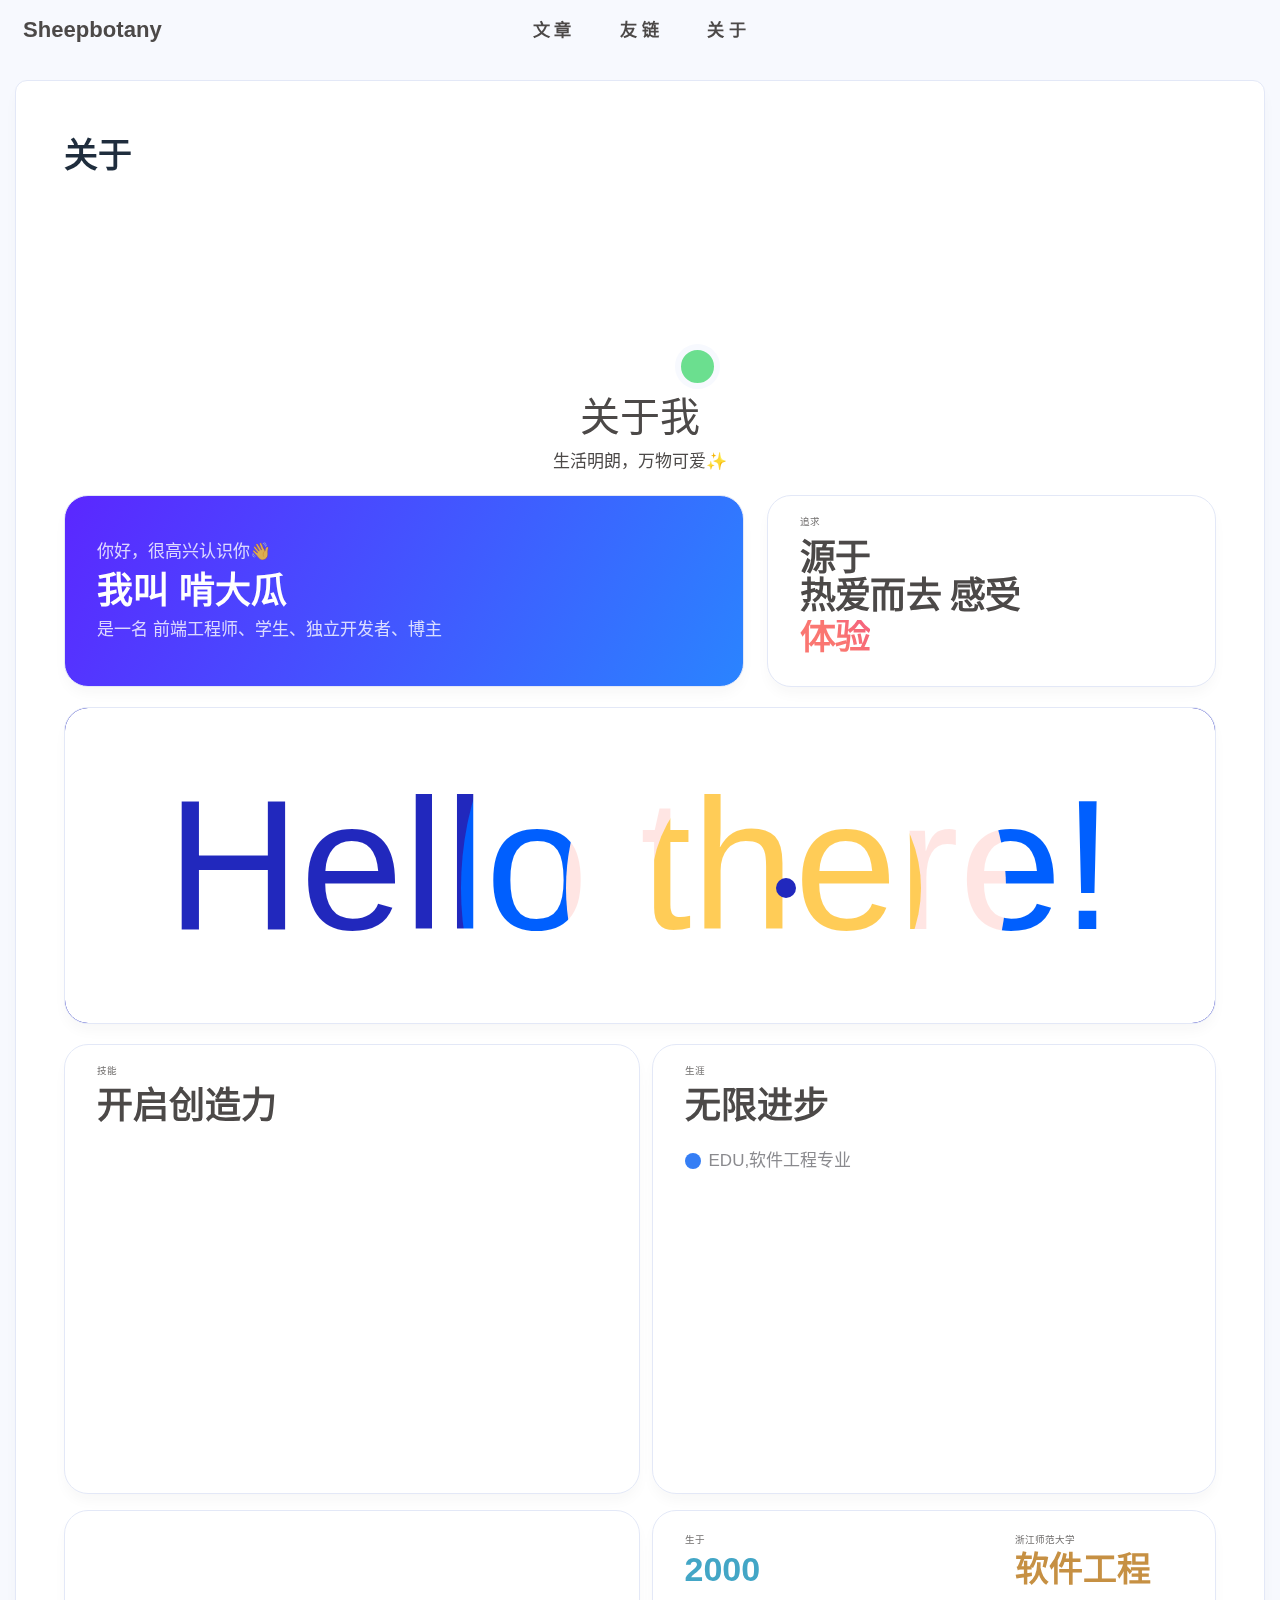
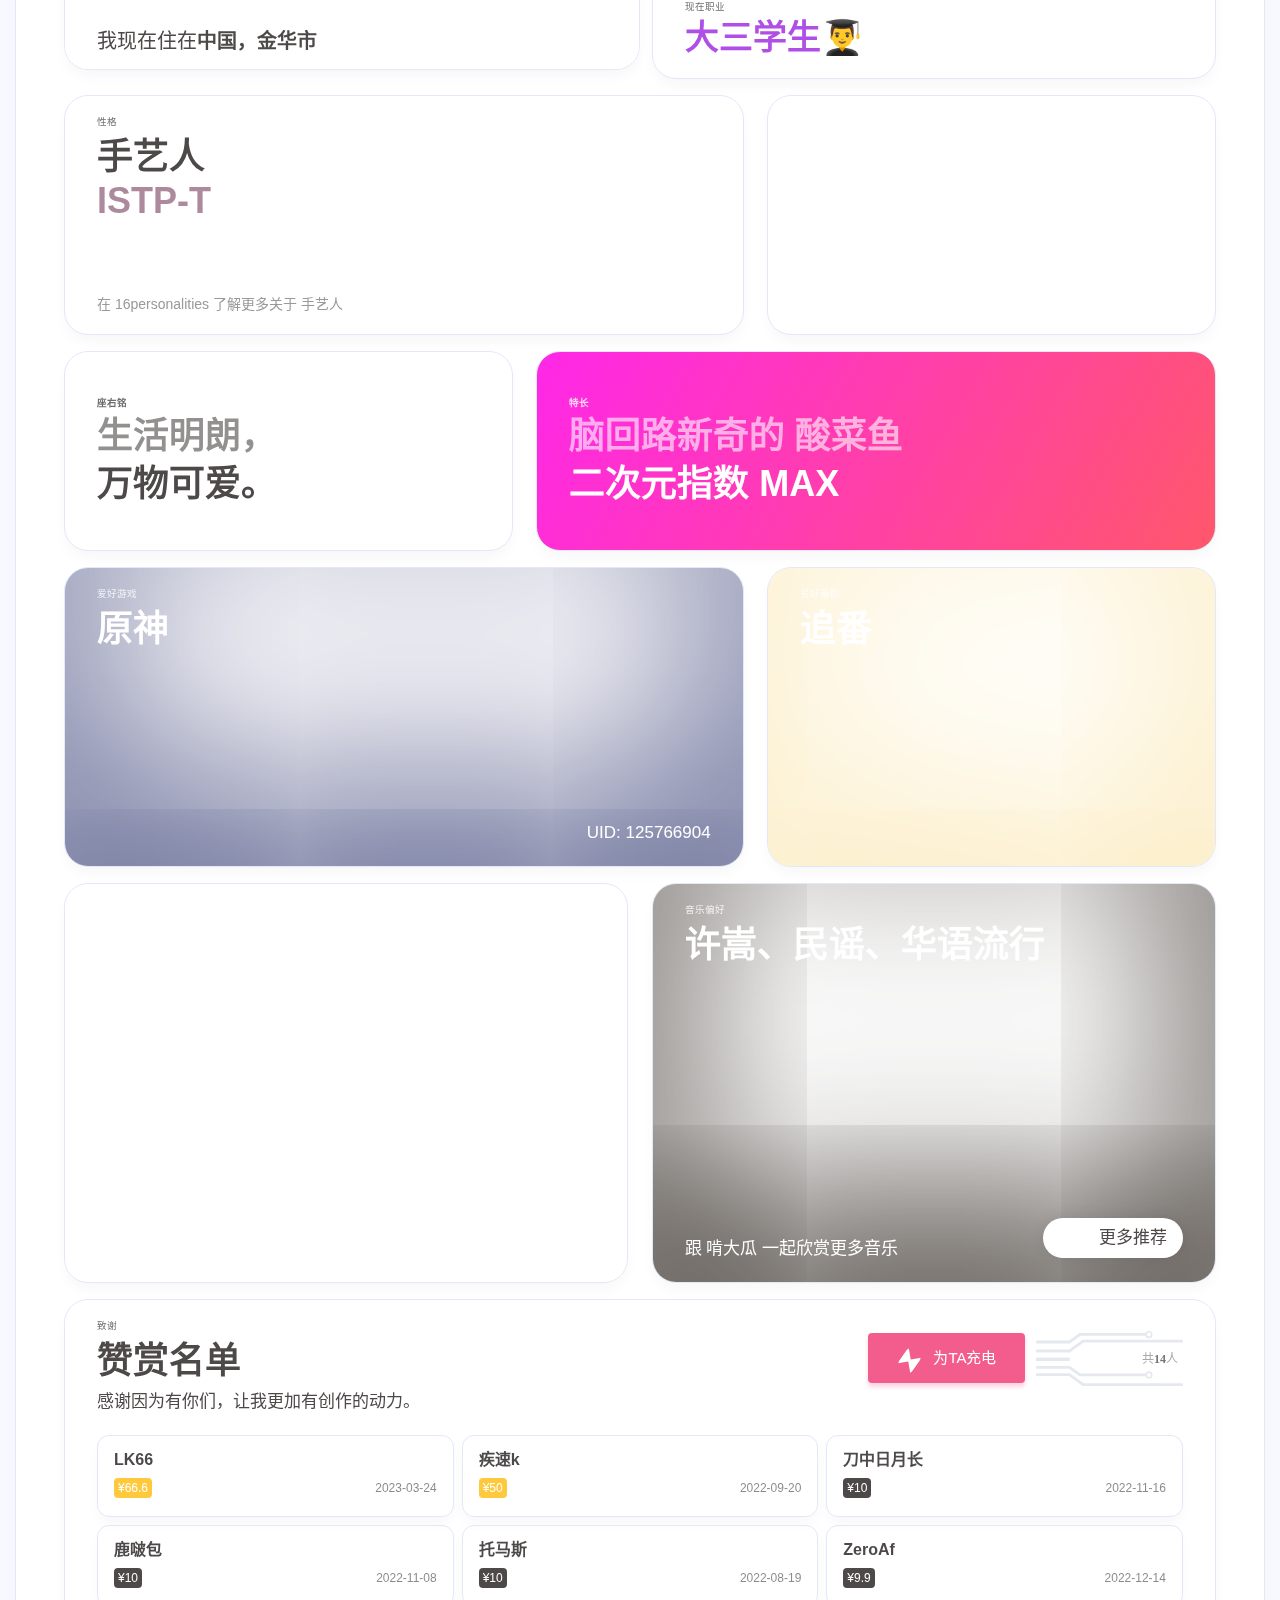
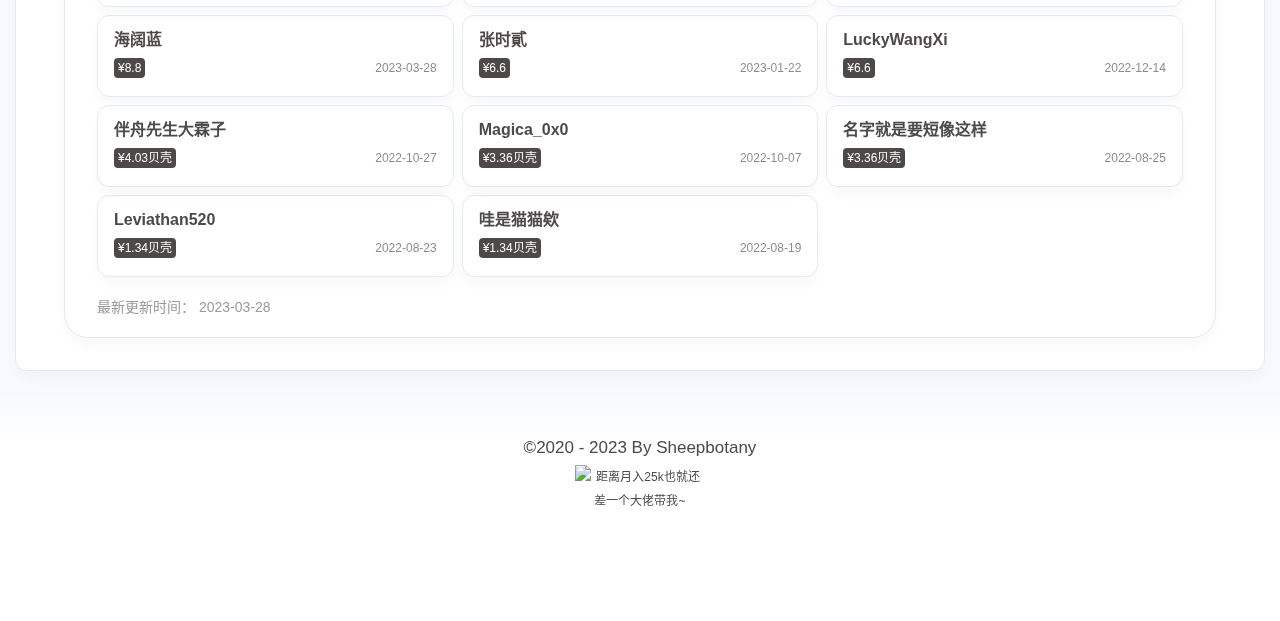
==== commit 2a76badb: "Site updated: 2023-05-26 21:42:48" ====
--- a/about/index.html
+++ b/about/index.html
@@ -183,7 +183,7 @@
 }
 [data-theme='dark'] .author-content-item.map {
   background-image: url(https://img02.anzhiy.cn/adminuploads/1/2022/09/26/6330ebf1f3e65.jpg);
-}</style><div class="author-content-item map single"><span class="map-title">我现在住在<b>中国，金华市</b></span></div><div class="author-content-item selfInfo single"><div><span class="selfInfo-title">生于</span> <span class="selfInfo-content" id="selfInfo-content-year" style="color:#43a6c6">2000</span></div><div><span class="selfInfo-title">浙江师范大学</span> <span class="selfInfo-content" style="color:#c69043">软件工程</span></div><div><span class="selfInfo-title">现在职业</span> <span class="selfInfo-content" style="color:#b04fe6">大三学生👨‍🎓</span></div></div></div></div><div class="author-content"><div class="author-content-item personalities"><div class="author-content-item-tips">性格</div><span class="author-content-item-title">手艺人</span><div class="title2" style="color:#ac899c">ISTP-T</div><div class="post-tips">在 <a href="https://www.16personalities.com/" target="_blank" rel="noopener nofollow">16personalities</a> 了解更多关于 <a target="_blank" rel="noopener external nofollow" href="https://www.16personalities.com/ch/istp-%E4%BA%BA%E6%A0%BC">手艺人</a></div><div class="image"><img class="no-lightbox" src= "[data-uri]" data-lazy-src="https://npm.elemecdn.com/anzhiyu-blog@2.0.8/img/svg/ESFJ-A.svg" alt="人格"></div></div><div class="author-content-item myphoto"><img class="author-content-img no-lightbox" alt="自拍" src= "[data-uri]" data-lazy-src="https://weibo.com/u/7233366104?tabtype=album&amp;uid=7233366104&amp;index=28"></div></div><div class="author-content"><div class="author-content-item maxim"><div class="author-content-item-tips">座右铭</div><span class="maxim-title"><span style="opacity:.6;margin-bottom:8px">生活明朗，</span> <span>万物可爱。</span></span></div><div class="author-content-item buff"><div class="card-content"></div><div class="author-content-item-tips">特长</div><span class="buff-title"><span style="opacity:.6;margin-bottom:8px">脑回路新奇的 酸菜鱼</span> <span>二次元指数 MAX</span></span><div class="card-background-icon"><i class="anzhiyufont anzhiyu-icon-dice-d20"></i></div></div></div><div class="author-content"><div class="author-content-item game-yuanshen" style="background: url(https://wx1.sinaimg.cn/mw690/007TwsXely1hec3ykqh3jj31kw0u0npd.jpg) top / cover no-repeat;"><div class="card-content"><div class="author-content-item-tips">爱好游戏</div><span class="author-content-item-title">原神</span><div class="content-bottom"><div class="icon-group"><div class="loading-bar" role="presentation" aria-hidden="true"></div></div><div class="tips game-yuanshen-uid">UID: 125766904</div></div></div></div><div class="author-content-item comic-content"><div class="card-content"><div class="author-content-item-tips">爱好番剧</div><div class="author-content-item-title">追番</div><div class="comic-box"><a class="comic-item" href="https://www.bilibili.com/bangumi/play/ep691612?from_spmid=666.4.banner.0&amp;spm_id_from=333.337.0.0" target="_blank" title="间谍过家家"><div class="comic-item-cover"><img src= "[data-uri]" data-lazy-src="https://wx2.sinaimg.cn/mw690/007TwsXely1hec3ur8wilj30d60hkgmg.jpg" alt="间谍过家家"></div></a><a class="comic-item" href="https://www.bilibili.com/bangumi/media/md28229899/?spm_id_from=666.25.b_6d656469615f6d6f64756c65.1" target="_blank" title="咒术回战"><div class="comic-item-cover"><img src= "[data-uri]" data-lazy-src="https://img02.anzhiy.cn/adminuploads/1/2022/12/13/6398864e572ed.webp" alt="咒术回战"></div></a><a class="comic-item" href="https://www.bilibili.com/bangumi/media/md8892/?spm_id_from=666.25.b_6d656469615f6d6f64756c65.1" target="_blank" title="紫罗兰永恒花园"><div class="comic-item-cover"><img src= "[data-uri]" data-lazy-src="https://img02.anzhiy.cn/adminuploads/1/2022/12/13/639886315d658.webp" alt="紫罗兰永恒花园"></div></a><a class="comic-item" href="https://www.bilibili.com/bangumi/media/md22718131/?spm_id_from=666.25.b_6d656469615f6d6f64756c65.1" target="_blank" title="鬼灭之刃"><div class="comic-item-cover"><img src= "[data-uri]" data-lazy-src="https://img02.anzhiy.cn/adminuploads/1/2022/12/13/639886403d472.webp" alt="鬼灭之刃"></div></a><a class="comic-item" href="https://www.bilibili.com/bangumi/media/md135652/?spm_id_from=666.25.b_6d656469615f6d6f64756c65.1" target="_blank" title="JOJO的奇妙冒险 黄金之风"><div class="comic-item-cover"><img src= "[data-uri]" data-lazy-src="https://img02.anzhiy.cn/adminuploads/1/2022/12/13/6398862649585.webp" alt="JOJO的奇妙冒险 黄金之风"></div></a></div></div></div></div><div class="author-content"><div class="author-content-item like-technology" style="background: url(https://wx3.sinaimg.cn/mw690/007TwsXegy1he1sgg1uu8j31hc0u0tiq.jpg) top / cover no-repeat;"><div class="card-content"><div class="author-content-item-tips">关注偏好</div><span class="author-content-item-title">数码科技</span><div class="content-bottom"><div class="tips">手机、电脑软硬件</div></div></div></div><div class="author-content-item like-music" style="background: url(https://p2.music.126.net/Mrg1i7DwcwjWBvQPIMt_Mg==/79164837213438.jpg) top / cover no-repeat;"><div class="card-content"><div class="author-content-item-tips">音乐偏好</div><span class="author-content-item-title">许嵩、民谣、华语流行</span><div class="content-bottom"><div class="tips">跟 啃大瓜 一起欣赏更多音乐</div></div><div class="banner-button-group"><a class="banner-button" onclick="pjax.loadUrl(&quot;/music&quot;)"><i class="anzhiyufont anzhiyu-icon-arrow-circle-right"></i> <span class="banner-button-text">更多推荐</span></a></div></div></div></div><div class="author-content"><div class="author-content-item single reward" id="about-reward"><div class="author-content-item-tips">致谢</div><span class="author-content-item-title">赞赏名单</span><div class="author-content-item-description">感谢因为有你们，让我更加有创作的动力。<div class="reward-list-all"><div class="reward-list-item"><div class="reward-list-item-name">LK66</div><div class="reward-list-bottom-group"><div class="reward-list-item-money" style="background:var(--anzhiyu-yellow)">¥66.6</div><div class="datatime reward-list-item-time" datatime="2023-03-24T00:00:00.000Z">2023-03-24</div></div></div><div class="reward-list-item"><div class="reward-list-item-name">疾速k</div><div class="reward-list-bottom-group"><div class="reward-list-item-money" style="background:var(--anzhiyu-yellow)">¥50</div><div class="datatime reward-list-item-time" datatime="2022-09-20T00:00:00.000Z">2022-09-20</div></div></div><div class="reward-list-item"><div class="reward-list-item-name">刀中日月长</div><div class="reward-list-bottom-group"><div class="reward-list-item-money">¥10</div><div class="datatime reward-list-item-time" datatime="2022-11-16T00:00:00.000Z">2022-11-16</div></div></div><div class="reward-list-item"><div class="reward-list-item-name">鹿啵包</div><div class="reward-list-bottom-group"><div class="reward-list-item-money">¥10</div><div class="datatime reward-list-item-time" datatime="2022-11-08T00:00:00.000Z">2022-11-08</div></div></div><div class="reward-list-item"><div class="reward-list-item-name">托马斯</div><div class="reward-list-bottom-group"><div class="reward-list-item-money">¥10</div><div class="datatime reward-list-item-time" datatime="2022-08-19T00:00:00.000Z">2022-08-19</div></div></div><div class="reward-list-item"><div class="reward-list-item-name">ZeroAf</div><div class="reward-list-bottom-group"><div class="reward-list-item-money">¥9.9</div><div class="datatime reward-list-item-time" datatime="2022-12-14T00:00:00.000Z">2022-12-14</div></div></div><div class="reward-list-item"><div class="reward-list-item-name">海阔蓝</div><div class="reward-list-bottom-group"><div class="reward-list-item-money">¥8.8</div><div class="datatime reward-list-item-time" datatime="2023-03-28T00:00:00.000Z">2023-03-28</div></div></div><div class="reward-list-item"><div class="reward-list-item-name">张时貳</div><div class="reward-list-bottom-group"><div class="reward-list-item-money">¥6.6</div><div class="datatime reward-list-item-time" datatime="2023-01-22T00:00:00.000Z">2023-01-22</div></div></div><div class="reward-list-item"><div class="reward-list-item-name">LuckyWangXi</div><div class="reward-list-bottom-group"><div class="reward-list-item-money">¥6.6</div><div class="datatime reward-list-item-time" datatime="2022-12-14T00:00:00.000Z">2022-12-14</div></div></div><div class="reward-list-item"><div class="reward-list-item-name">伴舟先生大霖子</div><div class="reward-list-bottom-group"><div class="reward-list-item-money">¥4.03贝壳</div><div class="datatime reward-list-item-time" datatime="2022-10-27T00:00:00.000Z">2022-10-27</div></div></div><div class="reward-list-item"><div class="reward-list-item-name">Magica_0x0</div><div class="reward-list-bottom-group"><div class="reward-list-item-money">¥3.36贝壳</div><div class="datatime reward-list-item-time" datatime="2022-10-07T00:00:00.000Z">2022-10-07</div></div></div><div class="reward-list-item"><div class="reward-list-item-name">名字就是要短像这样</div><div class="reward-list-bottom-group"><div class="reward-list-item-money">¥3.36贝壳</div><div class="datatime reward-list-item-time" datatime="2022-08-25T00:00:00.000Z">2022-08-25</div></div></div><div class="reward-list-item"><div class="reward-list-item-name">Leviathan520</div><div class="reward-list-bottom-group"><div class="reward-list-item-money">¥1.34贝壳</div><div class="datatime reward-list-item-time" datatime="2022-08-23T00:00:00.000Z">2022-08-23</div></div></div><div class="reward-list-item"><div class="reward-list-item-name">哇是猫猫欸</div><div class="reward-list-bottom-group"><div class="reward-list-item-money">¥1.34贝壳</div><div class="datatime reward-list-item-time" datatime="2022-08-19T00:00:00.000Z">2022-08-19</div></div></div></div><div class="reward-list-updateDate">最新更新时间： <time class="datatime reward-list-updateDate-time" datatime="2023-03-28T00:00:00.000Z">2023-03-28</time></div></div><div class="about-reward"><div id="con"></div><div id="TA-con" onclick="anzhiyu.rewardShowConsole()"><div id="text-con"><div id="linght"></div><div id="TA">为TA充电</div></div></div><div id="tube-con"><svg viewBox="0 0 1028 385" fill="none" xmlns="http://www.w3.org/2000/svg"><path d="M1 77H234.226L307.006 24H790" stroke="#e5e9ef" stroke-width="20"></path><path d="M0 140H233.035L329.72 71H1028" stroke="#e5e9ef" stroke-width="20"></path><path d="M1 255H234.226L307.006 307H790" stroke="#e5e9ef" stroke-width="20"></path><path d="M0 305H233.035L329.72 375H1028" stroke="#e5e9ef" stroke-width="20"></path><rect y="186" width="236" height="24" fill="#e5e9ef"></rect><ellipse cx="790" cy="25.5" rx="25" ry="25.5" fill="#e5e9ef"></ellipse><circle r="14" transform="matrix(1 0 0 -1 790 25)" fill="white"></circle><ellipse cx="790" cy="307.5" rx="25" ry="25.5" fill="#e5e9ef"></ellipse><circle r="14" transform="matrix(1 0 0 -1 790 308)" fill="white"></circle></svg><div id="mask"><svg viewBox="0 0 1028 385" fill="none" xmlns="http://www.w3.org/2000/svg"><path d="M1 77H234.226L307.006 24H790" stroke="#f25d8e" stroke-width="20"></path><path d="M0 140H233.035L329.72 71H1028" stroke="#f25d8e" stroke-width="20"></path><path d="M1 255H234.226L307.006 307H790" stroke="#f25d8e" stroke-width="20"></path><path d="M0 305H233.035L329.72 375H1028" stroke="#f25d8e" stroke-width="20"></path><rect y="186" width="236" height="24" fill="#f25d8e"></rect><ellipse cx="790" cy="25.5" rx="25" ry="25.5" fill="#f25d8e"></ellipse><circle r="14" transform="matrix(1 0 0 -1 790 25)" fill="white"></circle><ellipse cx="790" cy="307.5" rx="25" ry="25.5" fill="#f25d8e"></ellipse><circle r="14" transform="matrix(1 0 0 -1 790 308)" fill="white"></circle></svg></div><div id="orange-mask"><svg viewBox="0 0 1028 385" fill="none" xmlns="http://www.w3.org/2000/svg"><path d="M1 77H234.226L307.006 24H790" stroke="#ffd52b" stroke-width="20"></path><path d="M0 140H233.035L329.72 71H1028" stroke="#ffd52b" stroke-width="20"></path><path d="M1 255H234.226L307.006 307H790" stroke="#ffd52b" stroke-width="20"></path><path d="M0 305H233.035L329.72 375H1028" stroke="#ffd52b" stroke-width="20"></path><rect y="186" width="236" height="24" fill="#ffd52b"></rect><ellipse cx="790" cy="25.5" rx="25" ry="25.5" fill="#ffd52b"></ellipse><circle r="14" transform="matrix(1 0 0 -1 790 25)" fill="white"></circle><ellipse cx="790" cy="307.5" rx="25" ry="25.5" fill="#ffd52b"></ellipse><circle r="14" transform="matrix(1 0 0 -1 790 308)" fill="white"></circle></svg></div><p id="people">共<b>14</b>人</p></div></div></div></div></div><script src="https://npm.elemecdn.com/anzhiyu-theme-static@1.0.0/countup/countup.js"></script><script src="https://npm.elemecdn.com/anzhiyu-theme-static@1.0.0/gsap/gsap.min.js"></script><script defer>(() => {
+}</style><div class="author-content-item map single"><span class="map-title">我现在住在<b>中国，金华市</b></span></div><div class="author-content-item selfInfo single"><div><span class="selfInfo-title">生于</span> <span class="selfInfo-content" id="selfInfo-content-year" style="color:#43a6c6">2000</span></div><div><span class="selfInfo-title">浙江师范大学</span> <span class="selfInfo-content" style="color:#c69043">软件工程</span></div><div><span class="selfInfo-title">现在职业</span> <span class="selfInfo-content" style="color:#b04fe6">大三学生👨‍🎓</span></div></div></div></div><div class="author-content"><div class="author-content-item personalities"><div class="author-content-item-tips">性格</div><span class="author-content-item-title">手艺人</span><div class="title2" style="color:#ac899c">ISTP-T</div><div class="post-tips">在 <a href="https://www.16personalities.com/" target="_blank" rel="noopener nofollow">16personalities</a> 了解更多关于 <a target="_blank" rel="noopener external nofollow" href="https://www.16personalities.com/ch/esfj-%E4%BA%BA%E6%A0%BC">手艺人</a></div><div class="image"><img class="no-lightbox" src= "[data-uri]" data-lazy-src="https://npm.elemecdn.com/anzhiyu-blog@2.0.8/img/svg/ESFJ-A.svg" alt="人格"></div></div><div class="author-content-item myphoto"><img class="author-content-img no-lightbox" alt="自拍" src= "[data-uri]" data-lazy-src="https://img02.anzhiy.cn/adminuploads/1/2022/09/24/632e9643611ec.jpg"></div></div><div class="author-content"><div class="author-content-item maxim"><div class="author-content-item-tips">座右铭</div><span class="maxim-title"><span style="opacity:.6;margin-bottom:8px">生活明朗，</span> <span>万物可爱。</span></span></div><div class="author-content-item buff"><div class="card-content"></div><div class="author-content-item-tips">特长</div><span class="buff-title"><span style="opacity:.6;margin-bottom:8px">脑回路新奇的 酸菜鱼</span> <span>二次元指数 MAX</span></span><div class="card-background-icon"><i class="anzhiyufont anzhiyu-icon-dice-d20"></i></div></div></div><div class="author-content"><div class="author-content-item game-yuanshen" style="background: url(https://img02.anzhiy.cn/adminuploads/1/2022/12/19/63a079ca63c8a.webp) top / cover no-repeat;"><div class="card-content"><div class="author-content-item-tips">爱好游戏</div><span class="author-content-item-title">原神</span><div class="content-bottom"><div class="icon-group"><div class="loading-bar" role="presentation" aria-hidden="true"></div></div><div class="tips game-yuanshen-uid">UID: 125766904</div></div></div></div><div class="author-content-item comic-content"><div class="card-content"><div class="author-content-item-tips">爱好番剧</div><div class="author-content-item-title">追番</div><div class="comic-box"><a class="comic-item" href="https://www.bilibili.com/bangumi/play/ep691612?from_spmid=666.4.banner.0&amp;spm_id_from=333.337.0.0" target="_blank" title="间谍过家家"><div class="comic-item-cover"><img src= "[data-uri]" data-lazy-src="https://img02.anzhiy.cn/adminuploads/1/2022/12/13/63988658aa1b1.webp" alt="间谍过家家"></div></a><a class="comic-item" href="https://www.bilibili.com/bangumi/media/md28229899/?spm_id_from=666.25.b_6d656469615f6d6f64756c65.1" target="_blank" title="咒术回战"><div class="comic-item-cover"><img src= "[data-uri]" data-lazy-src="https://img02.anzhiy.cn/adminuploads/1/2022/12/13/6398864e572ed.webp" alt="咒术回战"></div></a><a class="comic-item" href="https://www.bilibili.com/bangumi/media/md8892/?spm_id_from=666.25.b_6d656469615f6d6f64756c65.1" target="_blank" title="紫罗兰永恒花园"><div class="comic-item-cover"><img src= "[data-uri]" data-lazy-src="https://img02.anzhiy.cn/adminuploads/1/2022/12/13/639886315d658.webp" alt="紫罗兰永恒花园"></div></a><a class="comic-item" href="https://www.bilibili.com/bangumi/media/md22718131/?spm_id_from=666.25.b_6d656469615f6d6f64756c65.1" target="_blank" title="鬼灭之刃"><div class="comic-item-cover"><img src= "[data-uri]" data-lazy-src="https://img02.anzhiy.cn/adminuploads/1/2022/12/13/639886403d472.webp" alt="鬼灭之刃"></div></a><a class="comic-item" href="https://www.bilibili.com/bangumi/media/md135652/?spm_id_from=666.25.b_6d656469615f6d6f64756c65.1" target="_blank" title="JOJO的奇妙冒险 黄金之风"><div class="comic-item-cover"><img src= "[data-uri]" data-lazy-src="https://img02.anzhiy.cn/adminuploads/1/2022/12/13/6398862649585.webp" alt="JOJO的奇妙冒险 黄金之风"></div></a></div></div></div></div><div class="author-content"><div class="author-content-item like-technology" style="background: url(https://img02.anzhiy.cn/adminuploads/1/2022/09/24/632f0dd8f33c6.webp) top / cover no-repeat;"><div class="card-content"><div class="author-content-item-tips">关注偏好</div><span class="author-content-item-title">数码科技</span><div class="content-bottom"><div class="tips">手机、电脑软硬件</div></div></div></div><div class="author-content-item like-music" style="background: url(https://p2.music.126.net/Mrg1i7DwcwjWBvQPIMt_Mg==/79164837213438.jpg) top / cover no-repeat;"><div class="card-content"><div class="author-content-item-tips">音乐偏好</div><span class="author-content-item-title">许嵩、民谣、华语流行</span><div class="content-bottom"><div class="tips">跟 啃大瓜 一起欣赏更多音乐</div></div><div class="banner-button-group"><a class="banner-button" onclick="pjax.loadUrl(&quot;/music&quot;)"><i class="anzhiyufont anzhiyu-icon-arrow-circle-right"></i> <span class="banner-button-text">更多推荐</span></a></div></div></div></div><div class="author-content"><div class="author-content-item single reward" id="about-reward"><div class="author-content-item-tips">致谢</div><span class="author-content-item-title">赞赏名单</span><div class="author-content-item-description">感谢因为有你们，让我更加有创作的动力。<div class="reward-list-all"><div class="reward-list-item"><div class="reward-list-item-name">LK66</div><div class="reward-list-bottom-group"><div class="reward-list-item-money" style="background:var(--anzhiyu-yellow)">¥66.6</div><div class="datatime reward-list-item-time" datatime="2023-03-24T00:00:00.000Z">2023-03-24</div></div></div><div class="reward-list-item"><div class="reward-list-item-name">疾速k</div><div class="reward-list-bottom-group"><div class="reward-list-item-money" style="background:var(--anzhiyu-yellow)">¥50</div><div class="datatime reward-list-item-time" datatime="2022-09-20T00:00:00.000Z">2022-09-20</div></div></div><div class="reward-list-item"><div class="reward-list-item-name">刀中日月长</div><div class="reward-list-bottom-group"><div class="reward-list-item-money">¥10</div><div class="datatime reward-list-item-time" datatime="2022-11-16T00:00:00.000Z">2022-11-16</div></div></div><div class="reward-list-item"><div class="reward-list-item-name">鹿啵包</div><div class="reward-list-bottom-group"><div class="reward-list-item-money">¥10</div><div class="datatime reward-list-item-time" datatime="2022-11-08T00:00:00.000Z">2022-11-08</div></div></div><div class="reward-list-item"><div class="reward-list-item-name">托马斯</div><div class="reward-list-bottom-group"><div class="reward-list-item-money">¥10</div><div class="datatime reward-list-item-time" datatime="2022-08-19T00:00:00.000Z">2022-08-19</div></div></div><div class="reward-list-item"><div class="reward-list-item-name">ZeroAf</div><div class="reward-list-bottom-group"><div class="reward-list-item-money">¥9.9</div><div class="datatime reward-list-item-time" datatime="2022-12-14T00:00:00.000Z">2022-12-14</div></div></div><div class="reward-list-item"><div class="reward-list-item-name">海阔蓝</div><div class="reward-list-bottom-group"><div class="reward-list-item-money">¥8.8</div><div class="datatime reward-list-item-time" datatime="2023-03-28T00:00:00.000Z">2023-03-28</div></div></div><div class="reward-list-item"><div class="reward-list-item-name">张时貳</div><div class="reward-list-bottom-group"><div class="reward-list-item-money">¥6.6</div><div class="datatime reward-list-item-time" datatime="2023-01-22T00:00:00.000Z">2023-01-22</div></div></div><div class="reward-list-item"><div class="reward-list-item-name">LuckyWangXi</div><div class="reward-list-bottom-group"><div class="reward-list-item-money">¥6.6</div><div class="datatime reward-list-item-time" datatime="2022-12-14T00:00:00.000Z">2022-12-14</div></div></div><div class="reward-list-item"><div class="reward-list-item-name">伴舟先生大霖子</div><div class="reward-list-bottom-group"><div class="reward-list-item-money">¥4.03贝壳</div><div class="datatime reward-list-item-time" datatime="2022-10-27T00:00:00.000Z">2022-10-27</div></div></div><div class="reward-list-item"><div class="reward-list-item-name">Magica_0x0</div><div class="reward-list-bottom-group"><div class="reward-list-item-money">¥3.36贝壳</div><div class="datatime reward-list-item-time" datatime="2022-10-07T00:00:00.000Z">2022-10-07</div></div></div><div class="reward-list-item"><div class="reward-list-item-name">名字就是要短像这样</div><div class="reward-list-bottom-group"><div class="reward-list-item-money">¥3.36贝壳</div><div class="datatime reward-list-item-time" datatime="2022-08-25T00:00:00.000Z">2022-08-25</div></div></div><div class="reward-list-item"><div class="reward-list-item-name">Leviathan520</div><div class="reward-list-bottom-group"><div class="reward-list-item-money">¥1.34贝壳</div><div class="datatime reward-list-item-time" datatime="2022-08-23T00:00:00.000Z">2022-08-23</div></div></div><div class="reward-list-item"><div class="reward-list-item-name">哇是猫猫欸</div><div class="reward-list-bottom-group"><div class="reward-list-item-money">¥1.34贝壳</div><div class="datatime reward-list-item-time" datatime="2022-08-19T00:00:00.000Z">2022-08-19</div></div></div></div><div class="reward-list-updateDate">最新更新时间： <time class="datatime reward-list-updateDate-time" datatime="2023-03-28T00:00:00.000Z">2023-03-28</time></div></div><div class="about-reward"><div id="con"></div><div id="TA-con" onclick="anzhiyu.rewardShowConsole()"><div id="text-con"><div id="linght"></div><div id="TA">为TA充电</div></div></div><div id="tube-con"><svg viewBox="0 0 1028 385" fill="none" xmlns="http://www.w3.org/2000/svg"><path d="M1 77H234.226L307.006 24H790" stroke="#e5e9ef" stroke-width="20"></path><path d="M0 140H233.035L329.72 71H1028" stroke="#e5e9ef" stroke-width="20"></path><path d="M1 255H234.226L307.006 307H790" stroke="#e5e9ef" stroke-width="20"></path><path d="M0 305H233.035L329.72 375H1028" stroke="#e5e9ef" stroke-width="20"></path><rect y="186" width="236" height="24" fill="#e5e9ef"></rect><ellipse cx="790" cy="25.5" rx="25" ry="25.5" fill="#e5e9ef"></ellipse><circle r="14" transform="matrix(1 0 0 -1 790 25)" fill="white"></circle><ellipse cx="790" cy="307.5" rx="25" ry="25.5" fill="#e5e9ef"></ellipse><circle r="14" transform="matrix(1 0 0 -1 790 308)" fill="white"></circle></svg><div id="mask"><svg viewBox="0 0 1028 385" fill="none" xmlns="http://www.w3.org/2000/svg"><path d="M1 77H234.226L307.006 24H790" stroke="#f25d8e" stroke-width="20"></path><path d="M0 140H233.035L329.72 71H1028" stroke="#f25d8e" stroke-width="20"></path><path d="M1 255H234.226L307.006 307H790" stroke="#f25d8e" stroke-width="20"></path><path d="M0 305H233.035L329.72 375H1028" stroke="#f25d8e" stroke-width="20"></path><rect y="186" width="236" height="24" fill="#f25d8e"></rect><ellipse cx="790" cy="25.5" rx="25" ry="25.5" fill="#f25d8e"></ellipse><circle r="14" transform="matrix(1 0 0 -1 790 25)" fill="white"></circle><ellipse cx="790" cy="307.5" rx="25" ry="25.5" fill="#f25d8e"></ellipse><circle r="14" transform="matrix(1 0 0 -1 790 308)" fill="white"></circle></svg></div><div id="orange-mask"><svg viewBox="0 0 1028 385" fill="none" xmlns="http://www.w3.org/2000/svg"><path d="M1 77H234.226L307.006 24H790" stroke="#ffd52b" stroke-width="20"></path><path d="M0 140H233.035L329.72 71H1028" stroke="#ffd52b" stroke-width="20"></path><path d="M1 255H234.226L307.006 307H790" stroke="#ffd52b" stroke-width="20"></path><path d="M0 305H233.035L329.72 375H1028" stroke="#ffd52b" stroke-width="20"></path><rect y="186" width="236" height="24" fill="#ffd52b"></rect><ellipse cx="790" cy="25.5" rx="25" ry="25.5" fill="#ffd52b"></ellipse><circle r="14" transform="matrix(1 0 0 -1 790 25)" fill="white"></circle><ellipse cx="790" cy="307.5" rx="25" ry="25.5" fill="#ffd52b"></ellipse><circle r="14" transform="matrix(1 0 0 -1 790 308)" fill="white"></circle></svg></div><p id="people">共<b>14</b>人</p></div></div></div></div></div><script src="https://npm.elemecdn.com/anzhiyu-theme-static@1.0.0/countup/countup.js"></script><script src="https://npm.elemecdn.com/anzhiyu-theme-static@1.0.0/gsap/gsap.min.js"></script><script defer>(() => {
   fetch("https://v6-widget.51.la/v6//quote.js")
     .then(res => res.text())
     .then(data => {
